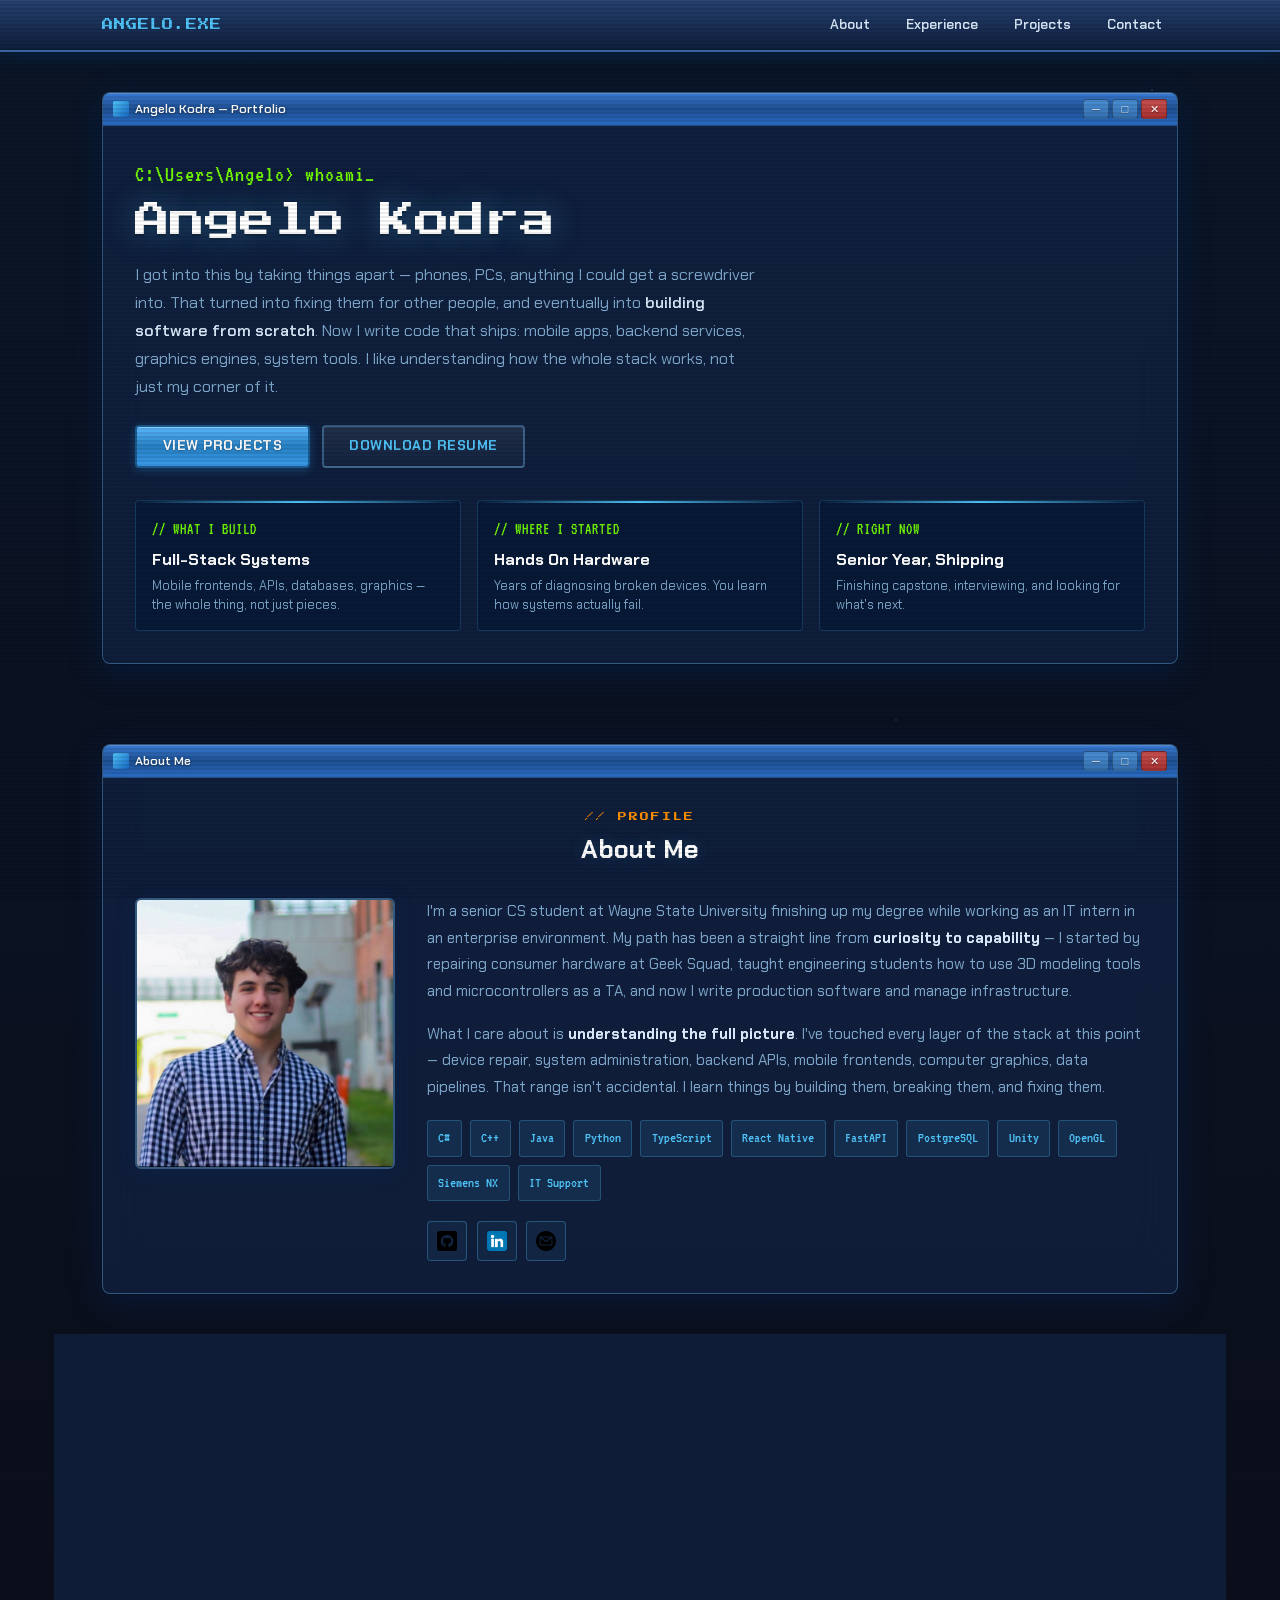
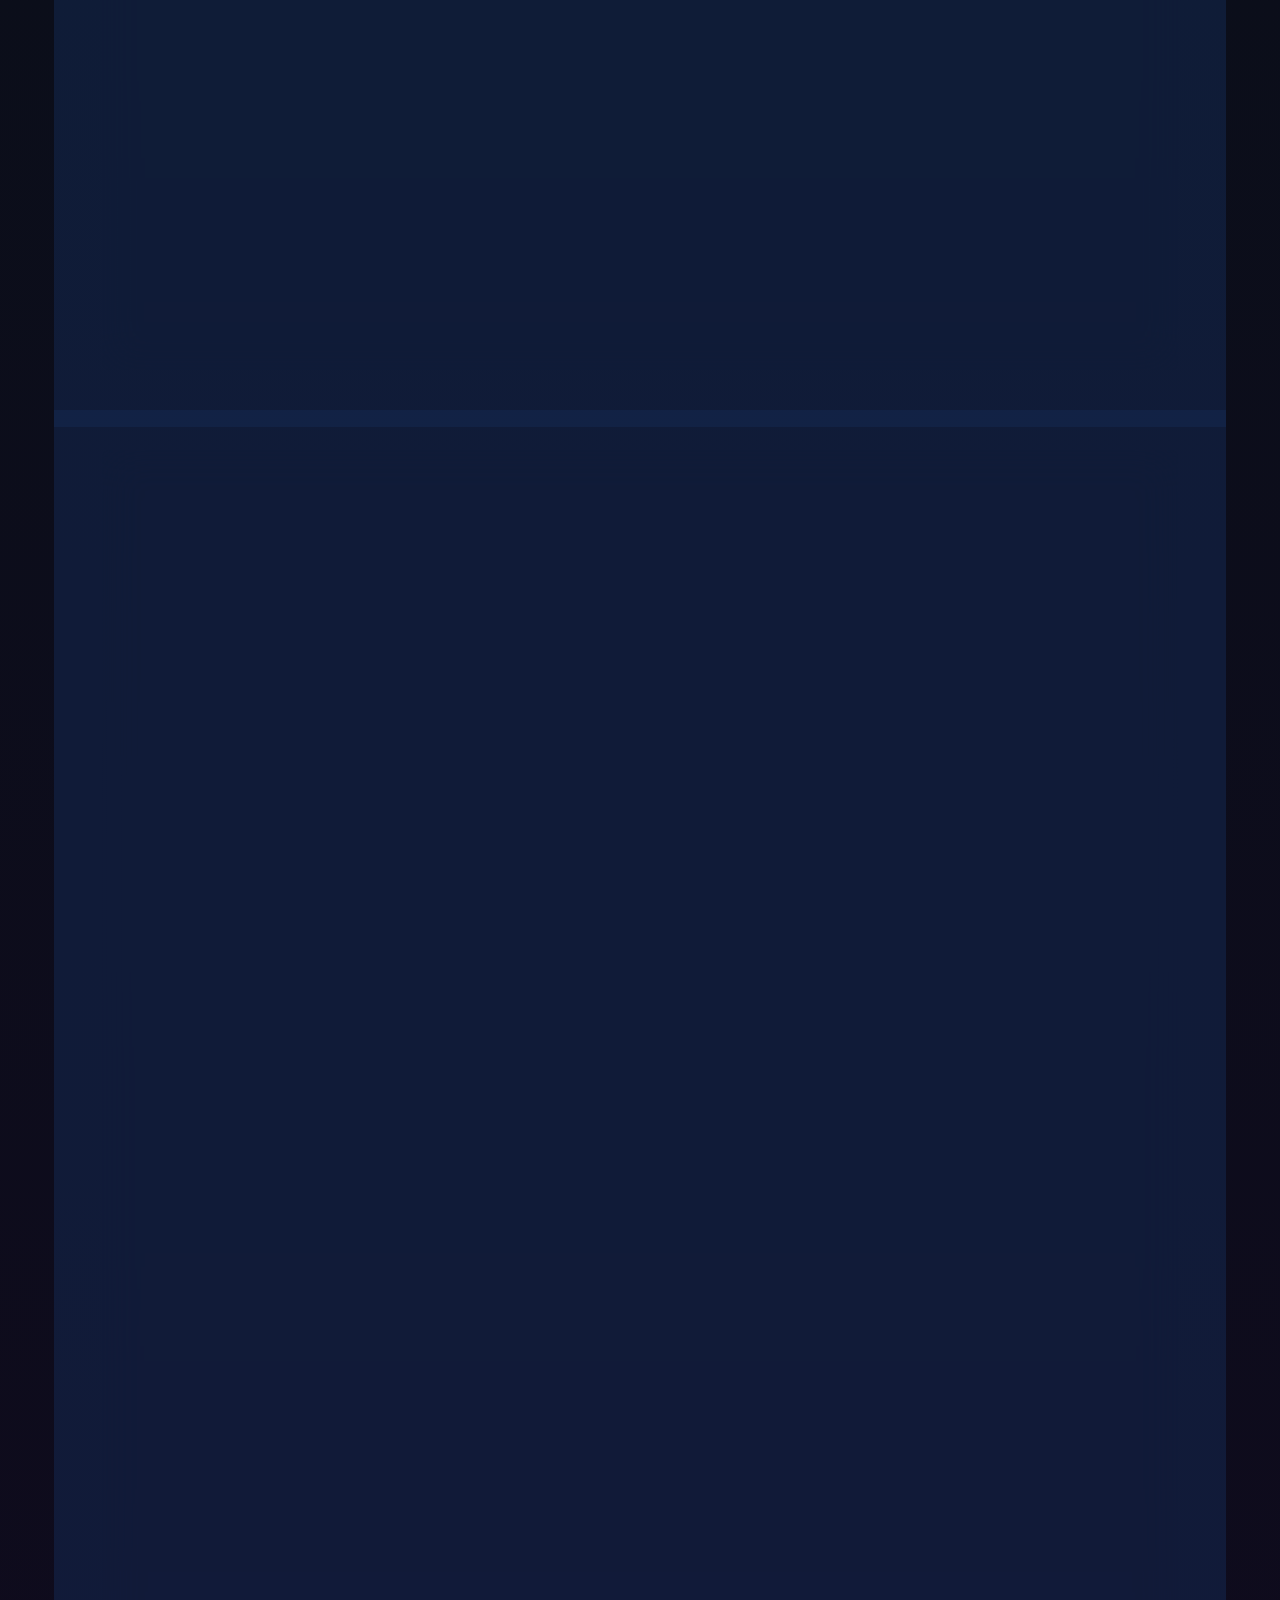
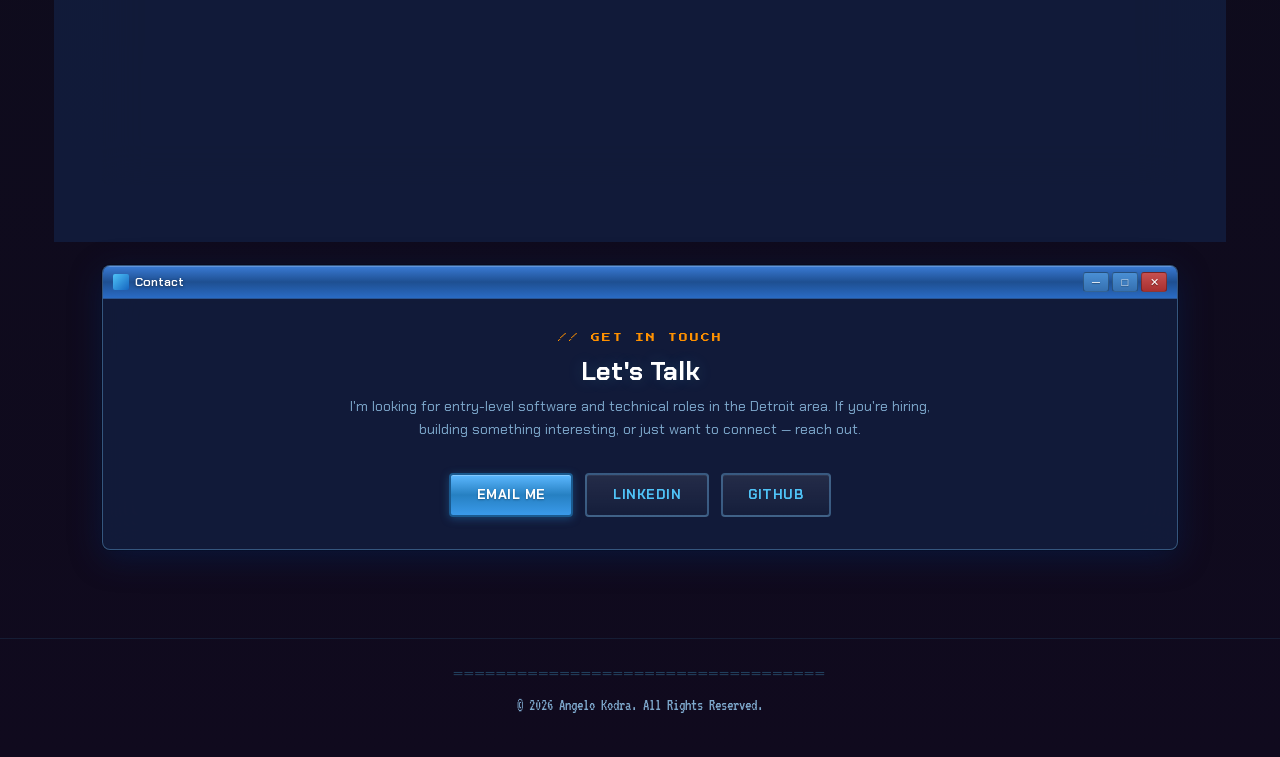
==== index.html @ b6cfd886 "Restyling!" ====
<!DOCTYPE html>
<html lang="en">
<head>
    <meta charset="UTF-8">
    <meta name="viewport" content="width=device-width, initial-scale=1">
    <title>Angelo Kodra | Portfolio</title>
    <link href="https://fonts.googleapis.com/css2?family=Chakra+Petch:wght@400;600;700&family=Press+Start+2P&family=VT323&display=swap" rel="stylesheet">
    <link href="https://cdn.jsdelivr.net/npm/bootstrap@5.3.0/dist/css/bootstrap.min.css" rel="stylesheet">
    <style>
        :root {
            --aero-blue: #4fc3f7;
            --aero-blue-rgb: 79, 195, 247;
            --aero-dark: #1565c0;
            --aero-glass: rgba(20, 40, 80, 0.55);
            --aero-glass-border: rgba(120, 200, 255, 0.35);
            --aero-highlight: rgba(255,255,255,0.12);
            --bg: #0b0e1a;
            --bg-gradient: linear-gradient(180deg, #0a1628 0%, #0b0e1a 40%, #100a1e 100%);
            --text: #d8e8f8;
            --text-dim: #7ea8cc;
            --accent-green: #76ff03;
            --accent-orange: #ff9100;
            --accent-pink: #ff4081;
            --win-title: linear-gradient(180deg, #3a7bd5 0%, #1e4f91 50%, #2a6bc4 100%);
            --win-border: #1a3a6a;
            --pixel-font: 'Press Start 2P', monospace;
            --ui-font: 'Chakra Petch', sans-serif;
            --retro-font: 'VT323', monospace;
        }

        * { box-sizing: border-box; }
        html { scroll-behavior: smooth; }

        body {
            margin: 0;
            padding-top: 52px;
            background: var(--bg);
            background-image: var(--bg-gradient);
            color: var(--text);
            font-family: var(--ui-font);
            min-height: 100vh;
            position: relative;
            overflow-x: hidden;
        }

        /* CRT scanlines overlay */
        body::after {
            content: '';
            position: fixed;
            inset: 0;
            background: repeating-linear-gradient(
                0deg,
                transparent,
                transparent 2px,
                rgba(0,0,0,0.08) 2px,
                rgba(0,0,0,0.08) 4px
            );
            pointer-events: none;
            z-index: 9999;
        }

        /* Starfield dots */
        body::before {
            content: '';
            position: fixed;
            inset: 0;
            background-image:
                radial-gradient(1px 1px at 10% 20%, rgba(255,255,255,0.3) 50%, transparent 100%),
                radial-gradient(1px 1px at 30% 65%, rgba(255,255,255,0.2) 50%, transparent 100%),
                radial-gradient(1.5px 1.5px at 55% 15%, rgba(255,255,255,0.35) 50%, transparent 100%),
                radial-gradient(1px 1px at 70% 80%, rgba(255,255,255,0.15) 50%, transparent 100%),
                radial-gradient(1px 1px at 85% 40%, rgba(255,255,255,0.25) 50%, transparent 100%),
                radial-gradient(1px 1px at 45% 90%, rgba(255,255,255,0.2) 50%, transparent 100%),
                radial-gradient(1.5px 1.5px at 20% 50%, rgba(255,255,255,0.3) 50%, transparent 100%),
                radial-gradient(1px 1px at 90% 10%, rgba(255,255,255,0.2) 50%, transparent 100%);
            pointer-events: none;
            z-index: 0;
        }

        a { text-decoration: none; color: inherit; }
        .container { max-width: 1100px; position: relative; z-index: 1; }

        /* ═══════════════ NAVBAR (Win7 taskbar) ═══════════════ */
        .navbar {
            background: linear-gradient(180deg, rgba(40,70,120,0.92) 0%, rgba(15,30,60,0.95) 100%);
            border-bottom: 2px solid rgba(100,180,255,0.3);
            backdrop-filter: blur(16px);
            -webkit-backdrop-filter: blur(16px);
            box-shadow: 0 2px 20px rgba(0,100,200,0.2), inset 0 1px 0 rgba(255,255,255,0.08);
            padding: 0;
            min-height: 52px;
        }

        .navbar-brand {
            font-family: var(--pixel-font);
            font-size: 0.7rem;
            color: var(--aero-blue) !important;
            letter-spacing: 1px;
            padding: 0.5rem 0;
        }

        .navbar-nav .nav-link {
            color: var(--text) !important;
            font-family: var(--ui-font);
            font-weight: 600;
            font-size: 0.85rem;
            margin-left: 0.25rem;
            padding: 0.65rem 1rem !important;
            border-radius: 4px;
            transition: all 0.2s;
            position: relative;
        }

        .navbar-nav .nav-link:hover,
        .navbar-nav .nav-link.active {
            background: rgba(79,195,247,0.15);
            color: #fff !important;
            box-shadow: inset 0 0 12px rgba(79,195,247,0.1);
        }

        .navbar-toggler { border-color: rgba(79,195,247,0.4) !important; }
        .navbar-toggler-icon { filter: brightness(2); }

        /* ═══════════════ AERO GLASS WINDOW ═══════════════ */
        .aero-window {
            background: var(--aero-glass);
            border: 1.5px solid var(--aero-glass-border);
            border-radius: 8px;
            backdrop-filter: blur(20px);
            -webkit-backdrop-filter: blur(20px);
            box-shadow:
                0 8px 32px rgba(0,40,100,0.4),
                inset 0 1px 0 var(--aero-highlight),
                0 0 0 1px rgba(0,0,0,0.3);
            overflow: hidden;
            margin-bottom: 2rem;
        }

        .aero-titlebar {
            background: var(--win-title);
            padding: 6px 10px;
            display: flex;
            align-items: center;
            justify-content: space-between;
            border-bottom: 1px solid rgba(0,0,0,0.3);
            box-shadow: inset 0 1px 0 rgba(255,255,255,0.2);
            user-select: none;
        }

        .titlebar-text {
            font-family: var(--ui-font);
            font-size: 0.78rem;
            font-weight: 600;
            color: #fff;
            text-shadow: 0 1px 3px rgba(0,0,0,0.5);
            display: flex;
            align-items: center;
            gap: 6px;
        }

        .titlebar-icon {
            width: 16px;
            height: 16px;
            background: linear-gradient(135deg, var(--aero-blue), var(--aero-dark));
            border-radius: 2px;
            flex-shrink: 0;
        }

        .titlebar-buttons {
            display: flex;
            gap: 3px;
        }

        .tb-btn {
            width: 26px;
            height: 20px;
            border-radius: 3px;
            border: 1px solid rgba(0,0,0,0.3);
            display: flex;
            align-items: center;
            justify-content: center;
            font-size: 0.7rem;
            color: #fff;
            text-shadow: 0 1px 1px rgba(0,0,0,0.4);
            cursor: default;
        }

        .tb-min { background: linear-gradient(180deg, #4a8fd4 0%, #3570b0 100%); }
        .tb-max { background: linear-gradient(180deg, #4a8fd4 0%, #3570b0 100%); }
        .tb-close { background: linear-gradient(180deg, #c75050 0%, #a83030 100%); }

        .aero-body {
            padding: 2rem;
        }

        /* ═══════════════ HERO ═══════════════ */
        .hero {
            padding: 2.5rem 0 1.5rem;
        }

        .hero-greeting {
            font-family: var(--retro-font);
            font-size: 1.4rem;
            color: var(--accent-green);
            margin-bottom: 0.25rem;
            letter-spacing: 1px;
        }

        .hero-name {
            font-family: var(--pixel-font);
            font-size: clamp(1.4rem, 4vw, 2.2rem);
            color: #fff;
            margin-bottom: 1rem;
            text-shadow: 0 0 30px rgba(79,195,247,0.4), 0 2px 0 rgba(0,0,0,0.3);
            line-height: 1.4;
        }

        .hero-desc {
            font-size: 1rem;
            color: var(--text-dim);
            line-height: 1.75;
            max-width: 620px;
            margin-bottom: 1.5rem;
        }

        .hero-desc strong {
            color: var(--text);
            font-weight: 600;
        }

        .hero-buttons {
            display: flex;
            gap: 0.75rem;
            flex-wrap: wrap;
            margin-bottom: 2rem;
        }

        /* Buttons — chunky early-2000s feel */
        .btn-retro {
            font-family: var(--ui-font);
            font-weight: 700;
            font-size: 0.85rem;
            padding: 0.6rem 1.6rem;
            border-radius: 4px;
            border: 2px solid;
            cursor: pointer;
            transition: all 0.15s;
            text-transform: uppercase;
            letter-spacing: 0.5px;
            position: relative;
        }

        .btn-retro:active { transform: scale(0.97); }

        .btn-primary-retro {
            background: linear-gradient(180deg, #5cb8ff 0%, #2680c2 50%, #3a9aea 100%);
            border-color: #1a5a8f;
            color: #fff;
            text-shadow: 0 1px 2px rgba(0,0,0,0.3);
            box-shadow: 0 2px 8px rgba(38,128,194,0.4), inset 0 1px 0 rgba(255,255,255,0.25);
        }

        .btn-primary-retro:hover {
            background: linear-gradient(180deg, #6ec5ff 0%, #3090d5 50%, #4aaaff 100%);
            box-shadow: 0 4px 16px rgba(38,128,194,0.5), inset 0 1px 0 rgba(255,255,255,0.3);
            color: #fff;
            transform: translateY(-1px);
        }

        .btn-secondary-retro {
            background: linear-gradient(180deg, rgba(255,255,255,0.08) 0%, rgba(255,255,255,0.02) 100%);
            border-color: var(--aero-glass-border);
            color: var(--aero-blue);
            box-shadow: inset 0 1px 0 rgba(255,255,255,0.06);
        }

        .btn-secondary-retro:hover {
            background: rgba(79,195,247,0.1);
            border-color: var(--aero-blue);
            color: #fff;
            transform: translateY(-1px);
        }

        /* Stats bar */
        .stats-bar {
            display: grid;
            grid-template-columns: repeat(3, 1fr);
            gap: 1rem;
        }

        .stat-box {
            background: rgba(0,20,50,0.5);
            border: 1px solid rgba(79,195,247,0.2);
            border-radius: 4px;
            padding: 1rem;
            position: relative;
            overflow: hidden;
        }

        .stat-box::before {
            content: '';
            position: absolute;
            top: 0;
            left: 0;
            right: 0;
            height: 2px;
            background: linear-gradient(90deg, transparent, var(--aero-blue), transparent);
        }

        .stat-label {
            font-family: var(--retro-font);
            font-size: 1rem;
            color: var(--accent-green);
            text-transform: uppercase;
            letter-spacing: 1px;
            margin-bottom: 0.4rem;
        }

        .stat-val {
            font-family: var(--ui-font);
            font-size: 1rem;
            font-weight: 700;
            color: #fff;
            margin-bottom: 0.25rem;
        }

        .stat-sub {
            font-size: 0.8rem;
            color: var(--text-dim);
            line-height: 1.5;
        }

        /* ═══════════════ SECTIONS ═══════════════ */
        .content-section { padding: 1.5rem 0; }

        .section-kicker {
            font-family: var(--pixel-font);
            font-size: 0.55rem;
            color: var(--accent-orange);
            text-transform: uppercase;
            letter-spacing: 2px;
            margin-bottom: 0.75rem;
        }

        .section-title {
            font-family: var(--ui-font);
            font-size: 1.6rem;
            font-weight: 700;
            color: #fff;
            margin-bottom: 0.5rem;
            text-shadow: 0 0 16px rgba(79,195,247,0.2);
        }

        .section-sub {
            color: var(--text-dim);
            font-size: 0.9rem;
            line-height: 1.6;
            max-width: 600px;
        }

        .section-header {
            text-align: center;
            margin-bottom: 2rem;
        }

        .section-header .section-sub {
            margin: 0 auto;
        }

        /* ═══════════════ ABOUT ═══════════════ */
        .about-grid {
            display: grid;
            grid-template-columns: 260px 1fr;
            gap: 2rem;
            align-items: start;
        }

        .about-photo {
            width: 100%;
            border-radius: 6px;
            border: 2px solid var(--aero-glass-border);
            box-shadow: 0 4px 20px rgba(0,40,100,0.3);
        }

        .about-copy {
            font-size: 0.95rem;
            color: var(--text-dim);
            line-height: 1.75;
        }

        .about-copy strong {
            color: var(--text);
        }

        .skill-chips {
            display: flex;
            flex-wrap: wrap;
            gap: 0.5rem;
            margin: 1.25rem 0;
        }

        .chip {
            font-family: var(--retro-font);
            font-size: 0.95rem;
            background: rgba(79,195,247,0.1);
            color: var(--aero-blue);
            border: 1px solid rgba(79,195,247,0.25);
            padding: 0.25rem 0.65rem;
            border-radius: 3px;
        }

        .social-icons {
            display: flex;
            gap: 0.6rem;
            margin-top: 1.25rem;
        }

        .social-link {
            width: 40px;
            height: 40px;
            display: flex;
            align-items: center;
            justify-content: center;
            border: 1.5px solid rgba(79,195,247,0.3);
            border-radius: 4px;
            background: rgba(79,195,247,0.06);
            transition: all 0.2s;
        }

        .social-link:hover {
            background: rgba(79,195,247,0.15);
            border-color: var(--aero-blue);
            transform: translateY(-2px);
            box-shadow: 0 4px 12px rgba(79,195,247,0.2);
        }

        .social-link img { width: 20px; height: 20px; }

        /* ═══════════════ EXPERIENCE ═══════════════ */
        .exp-card {
            background: rgba(0,20,50,0.4);
            border: 1.5px solid rgba(79,195,247,0.2);
            border-radius: 6px;
            padding: 1.25rem;
            height: 100%;
            transition: all 0.2s;
        }

        .exp-card:hover {
            border-color: rgba(79,195,247,0.5);
            box-shadow: 0 4px 20px rgba(79,195,247,0.1);
        }

        .card-header {
            display: flex;
            gap: 0.75rem;
            margin-bottom: 0.75rem;
            align-items: flex-start;
        }

        .card-icon { width: 44px; height: 44px; flex-shrink: 0; }

        .card-header h4 {
            margin: 0;
            font-size: 0.95rem;
            font-weight: 700;
            color: #fff;
        }

        .card-meta {
            margin: 0.2rem 0 0;
            color: var(--accent-orange);
            font-family: var(--retro-font);
            font-size: 1rem;
        }

        .card-text {
            color: var(--text-dim);
            font-size: 0.88rem;
            line-height: 1.65;
            margin-bottom: 0.75rem;
        }

        .tag-row { display: flex; flex-wrap: wrap; gap: 0.5rem; margin-bottom: 1rem; }

        .tag {
            font-family: var(--retro-font);
            font-size: 0.9rem;
            background: rgba(118,255,3,0.08);
            color: var(--accent-green);
            border: 1px solid rgba(118,255,3,0.2);
            padding: 0.15rem 0.55rem;
            border-radius: 2px;
            letter-spacing: 0.5px;
        }

        /* ═══════════════ PROJECTS ═══════════════ */
        .project-card {
            background: rgba(0,20,50,0.4);
            border: 1.5px solid rgba(79,195,247,0.2);
            border-radius: 6px;
            padding: 1.25rem;
            transition: all 0.2s;
        }

        .project-card:hover {
            border-color: rgba(79,195,247,0.5);
            box-shadow: 0 4px 20px rgba(79,195,247,0.1);
        }

        .project-card.featured {
            border-color: rgba(79,195,247,0.45);
            background: rgba(10,30,70,0.5);
            box-shadow: 0 0 24px rgba(79,195,247,0.08);
        }

        .featured-badge {
            display: inline-block;
            font-family: var(--pixel-font);
            font-size: 0.5rem;
            background: rgba(255,145,0,0.15);
            color: var(--accent-orange);
            border: 1px solid rgba(255,145,0,0.3);
            padding: 0.35rem 0.7rem;
            border-radius: 3px;
            letter-spacing: 1px;
            text-transform: uppercase;
            margin-bottom: 0.75rem;
        }

        .project-header {
            display: flex;
            gap: 0.75rem;
            margin-bottom: 1rem;
            align-items: flex-start;
        }

        .project-icon { width: 48px; height: 48px; flex-shrink: 0; }

        .project-header h3 {
            margin: 0;
            font-size: 1.1rem;
            font-weight: 700;
            color: var(--aero-blue);
        }

        .project-meta {
            margin: 0.2rem 0 0;
            color: var(--text-dim);
            font-size: 0.8rem;
        }

        .project-description {
            color: var(--text-dim);
            font-size: 0.88rem;
            line-height: 1.65;
            margin-bottom: 1rem;
        }

        .project-highlights {
            display: grid;
            grid-template-columns: repeat(3, 1fr);
            gap: 0.75rem;
            margin: 1rem 0;
        }

        .highlight-box {
            background: rgba(0,20,50,0.5);
            border: 1px solid rgba(79,195,247,0.15);
            border-radius: 4px;
            padding: 0.75rem;
        }

        .highlight-label {
            font-family: var(--retro-font);
            font-size: 0.85rem;
            color: var(--accent-green);
            text-transform: uppercase;
            letter-spacing: 1px;
            margin-bottom: 0.3rem;
        }

        .highlight-value {
            font-size: 0.9rem;
            font-weight: 700;
            color: #fff;
            margin-bottom: 0.2rem;
        }

        .highlight-copy {
            font-size: 0.75rem;
            color: var(--text-dim);
            line-height: 1.4;
        }

        .project-actions { display: flex; gap: 0.6rem; flex-wrap: wrap; }

        /* ═══════════════ CONTACT / CTA ═══════════════ */
        .cta-content { text-align: center; }

        .cta-buttons {
            display: flex;
            justify-content: center;
            gap: 0.75rem;
            flex-wrap: wrap;
            margin-top: 1.5rem;
        }

        /* ═══════════════ FOOTER ═══════════════ */
        .site-footer {
            padding: 1.5rem 0;
            text-align: center;
            font-family: var(--retro-font);
            font-size: 1rem;
            color: var(--text-dim);
            border-top: 1px solid rgba(79,195,247,0.1);
            margin-top: 2rem;
        }

        .footer-ascii {
            font-family: var(--retro-font);
            font-size: 0.9rem;
            color: rgba(79,195,247,0.3);
            margin-bottom: 0.5rem;
            letter-spacing: 2px;
        }

        /* ═══════════════ BLINKER ═══════════════ */
        .blink {
            animation: blink-anim 1s step-end infinite;
        }

        @keyframes blink-anim {
            0%, 100% { opacity: 1; }
            50% { opacity: 0; }
        }

        /* ═══════════════ GLOW PULSE on featured ═══════════════ */
        @keyframes glow-pulse {
            0%, 100% { box-shadow: 0 0 20px rgba(79,195,247,0.08); }
            50% { box-shadow: 0 0 30px rgba(79,195,247,0.18); }
        }

        .project-card.featured { animation: glow-pulse 4s ease-in-out infinite; }

        /* ═══════════════ RESPONSIVE ═══════════════ */
        @media (max-width: 991px) {
            .about-grid { grid-template-columns: 1fr; text-align: center; }
            .about-photo-wrap { margin: 0 auto; max-width: 220px; }
            .social-icons { justify-content: center; }
            .stats-bar { grid-template-columns: 1fr; }
            .project-highlights { grid-template-columns: 1fr; }
            .skill-chips { justify-content: center; }
        }

        @media (max-width: 768px) {
            body { padding-top: 52px; }
            .aero-body { padding: 1.25rem; }
            .hero-name { font-size: 1.3rem; }
            .hero-buttons, .cta-buttons { flex-direction: column; gap: 0.5rem; }
            .btn-retro { width: 100%; text-align: center; }
            .project-header { flex-direction: column; }
            .project-highlights { grid-template-columns: 1fr; }
        }
    </style>
</head>

<body data-bs-spy="scroll" data-bs-target=".navbar" data-bs-offset="100" tabindex="0">

    <!-- NAVBAR — styled as Win7 taskbar -->
    <nav class="navbar navbar-expand-lg navbar-dark fixed-top">
        <div class="container">
            <a class="navbar-brand" href="#home">ANGELO.EXE</a>
            <button class="navbar-toggler" type="button" data-bs-toggle="collapse" data-bs-target="#navbarNav"
                aria-controls="navbarNav" aria-expanded="false" aria-label="Toggle navigation">
                <span class="navbar-toggler-icon"></span>
            </button>
            <div class="collapse navbar-collapse justify-content-end" id="navbarNav">
                <ul class="navbar-nav align-items-lg-center">
                    <li class="nav-item"><a class="nav-link" href="#about">About</a></li>
                    <li class="nav-item"><a class="nav-link" href="#experience">Experience</a></li>
                    <li class="nav-item"><a class="nav-link" href="#projects">Projects</a></li>
                    <li class="nav-item"><a class="nav-link" href="#contact">Contact</a></li>
                </ul>
            </div>
        </div>
    </nav>

    <!-- ═══════════════ HERO ═══════════════ -->
    <section class="hero" id="home">
        <div class="container">
            <div class="aero-window">
                <div class="aero-titlebar">
                    <span class="titlebar-text">
                        <span class="titlebar-icon"></span>
                        Angelo Kodra — Portfolio
                    </span>
                    <div class="titlebar-buttons">
                        <span class="tb-btn tb-min">─</span>
                        <span class="tb-btn tb-max">□</span>
                        <span class="tb-btn tb-close">✕</span>
                    </div>
                </div>
                <div class="aero-body">
                    <div class="hero-greeting">C:\Users\Angelo&gt; whoami<span class="blink">_</span></div>
                    <h1 class="hero-name">Angelo Kodra</h1>
                    <p class="hero-desc">
                        I got into this by taking things apart — phones, PCs, anything I could get a screwdriver into.
                        That turned into fixing them for other people, and eventually into <strong>building software from scratch</strong>.
                        Now I write code that ships: mobile apps, backend services, graphics engines, system tools.
                        I like understanding how the whole stack works, not just my corner of it.
                    </p>

                    <div class="hero-buttons">
                        <a href="#projects" class="btn-retro btn-primary-retro">View Projects</a>
                        <a href="AngeloKodra.docx" download class="btn-retro btn-secondary-retro">Download Resume</a>
                    </div>

                    <div class="stats-bar">
                        <div class="stat-box">
                            <div class="stat-label">// What I Build</div>
                            <div class="stat-val">Full-Stack Systems</div>
                            <div class="stat-sub">Mobile frontends, APIs, databases, graphics — the whole thing, not just pieces.</div>
                        </div>
                        <div class="stat-box">
                            <div class="stat-label">// Where I Started</div>
                            <div class="stat-val">Hands On Hardware</div>
                            <div class="stat-sub">Years of diagnosing broken devices. You learn how systems actually fail.</div>
                        </div>
                        <div class="stat-box">
                            <div class="stat-label">// Right Now</div>
                            <div class="stat-val">Senior Year, Shipping</div>
                            <div class="stat-sub">Finishing capstone, interviewing, and looking for what's next.</div>
                        </div>
                    </div>
                </div>
            </div>
        </div>
    </section>

    <!-- ═══════════════ ABOUT ═══════════════ -->
    <section id="about" class="content-section">
        <div class="container">
            <div class="aero-window">
                <div class="aero-titlebar">
                    <span class="titlebar-text"><span class="titlebar-icon"></span>About Me</span>
                    <div class="titlebar-buttons">
                        <span class="tb-btn tb-min">─</span>
                        <span class="tb-btn tb-max">□</span>
                        <span class="tb-btn tb-close">✕</span>
                    </div>
                </div>
                <div class="aero-body">
                    <div class="section-header">
                        <div class="section-kicker">// Profile</div>
                        <h2 class="section-title">About Me</h2>
                    </div>

                    <div class="about-grid">
                        <div class="about-photo-wrap">
                            <img src="ak-face.jpeg" alt="Angelo Kodra" class="about-photo">
                        </div>
                        <div class="about-copy">
                            <p>
                                I'm a senior CS student at Wayne State University finishing up my degree while working
                                as an IT intern in an enterprise environment. My path has been a straight line from
                                <strong>curiosity to capability</strong> — I started by repairing consumer hardware at Geek Squad,
                                taught engineering students how to use 3D modeling tools and microcontrollers as a TA,
                                and now I write production software and manage infrastructure.
                            </p>
                            <p>
                                What I care about is <strong>understanding the full picture</strong>. I've touched every layer
                                of the stack at this point — device repair, system administration, backend APIs,
                                mobile frontends, computer graphics, data pipelines. That range isn't accidental.
                                I learn things by building them, breaking them, and fixing them.
                            </p>

                            <div class="skill-chips">
                                <span class="chip">C#</span>
                                <span class="chip">C++</span>
                                <span class="chip">Java</span>
                                <span class="chip">Python</span>
                                <span class="chip">TypeScript</span>
                                <span class="chip">React Native</span>
                                <span class="chip">FastAPI</span>
                                <span class="chip">PostgreSQL</span>
                                <span class="chip">Unity</span>
                                <span class="chip">OpenGL</span>
                                <span class="chip">Siemens NX</span>
                                <span class="chip">IT Support</span>
                            </div>

                            <div class="social-icons">
                                <a class="social-link" href="https://github.com/anxhk7" target="_blank" rel="noopener noreferrer">
                                    <img src="icons/github.png" alt="GitHub">
                                </a>
                                <a class="social-link" href="https://www.linkedin.com/in/angelo-kodra-aa08a821b" target="_blank" rel="noopener noreferrer">
                                    <img src="icons/linkedin.png" alt="LinkedIn">
                                </a>
                                <a class="social-link" href="mailto:angkodra@gmail.com">
                                    <img src="icons/email.png" alt="Email">
                                </a>
                            </div>
                        </div>
                    </div>
                </div>
            </div>
        </div>
    </section>

    <!-- ═══════════════ EXPERIENCE ═══════════════ -->
    <section id="experience" class="content-section">
        <div class="container">
            <div class="aero-window">
                <div class="aero-titlebar">
                    <span class="titlebar-text"><span class="titlebar-icon"></span>Experience</span>
                    <div class="titlebar-buttons">
                        <span class="tb-btn tb-min">─</span>
                        <span class="tb-btn tb-max">□</span>
                        <span class="tb-btn tb-close">✕</span>
                    </div>
                </div>
                <div class="aero-body">
                    <div class="section-header">
                        <div class="section-kicker">// Work History</div>
                        <h2 class="section-title">Where I've Worked</h2>
                        <p class="section-sub">Enterprise IT, consumer hardware repair, and engineering education — every role taught me how real systems break and how to fix them.</p>
                    </div>

                    <div class="row g-4">
                        <div class="col-lg-4 col-md-6">
                            <div class="exp-card">
                                <div class="card-header">
                                    <img src="icons/geeksquad.png" alt="Geek Squad" class="card-icon">
                                    <div>
                                        <h4>Advanced Repair Agent</h4>
                                        <p class="card-meta">Geek Squad · Oct 2022 – Present</p>
                                    </div>
                                </div>
                                <p class="card-text">
                                    Diagnose and repair Windows, Mac, Android, and iOS devices end-to-end.
                                    Hardware swaps, OS-level troubleshooting, data recovery, custom builds.
                                    I also train new agents and handle client communication on service options and pricing.
                                </p>
                                <div class="tag-row">
                                    <span class="tag">Hardware Repair</span>
                                    <span class="tag">Troubleshooting</span>
                                    <span class="tag">Client Support</span>
                                </div>
                            </div>
                        </div>

                        <div class="col-lg-4 col-md-6">
                            <div class="exp-card">
                                <div class="card-header">
                                    <img src="icons/teaching.png" alt="Teaching" class="card-icon">
                                    <div>
                                        <h4>Teaching Assistant</h4>
                                        <p class="card-meta">Wayne State · Aug 2023 – Aug 2024</p>
                                    </div>
                                </div>
                                <p class="card-text">
                                    Ran labs for intro engineering students covering Siemens NX 3D modeling,
                                    Arduino circuits, and basic programming. Helped debug projects, managed
                                    3D printing workflows, and guided students through technical problems
                                    they'd never seen before.
                                </p>
                                <div class="tag-row">
                                    <span class="tag">Siemens NX</span>
                                    <span class="tag">Arduino</span>
                                    <span class="tag">3D Printing</span>
                                </div>
                            </div>
                        </div>

                        <div class="col-lg-4 col-md-6">
                            <div class="exp-card">
                                <div class="card-header">
                                    <img src="icons/owlservices.png" alt="OWL Services" class="card-icon">
                                    <div>
                                        <h4>IT Intern</h4>
                                        <p class="card-meta">OWL Services · Aug 2025 – Present</p>
                                    </div>
                                </div>
                                <p class="card-text">
                                    Tier 1/2 support across hundreds of endpoints in an enterprise environment.
                                    System imaging, Active Directory administration, Microsoft 365 troubleshooting,
                                    remote support, documentation, and process improvement alongside senior IT staff.
                                </p>
                                <div class="tag-row">
                                    <span class="tag">Microsoft 365</span>
                                    <span class="tag">Active Directory</span>
                                    <span class="tag">Endpoint Support</span>
                                </div>
                            </div>
                        </div>
                    </div>
                </div>
            </div>
        </div>
    </section>

    <!-- ═══════════════ PROJECTS ═══════════════ -->
    <section id="projects" class="content-section">
        <div class="container">
            <div class="aero-window">
                <div class="aero-titlebar">
                    <span class="titlebar-text"><span class="titlebar-icon"></span>Projects</span>
                    <div class="titlebar-buttons">
                        <span class="tb-btn tb-min">─</span>
                        <span class="tb-btn tb-max">□</span>
                        <span class="tb-btn tb-close">✕</span>
                    </div>
                </div>
                <div class="aero-body">
                    <div class="section-header">
                        <div class="section-kicker">// Selected Work</div>
                        <h2 class="section-title">Projects</h2>
                        <p class="section-sub">Software I've actually built, shipped, or presented — not just tutorials.</p>
                    </div>

                    <div class="row g-4">
                        <!-- SpeechMatch -->
                        <div class="col-12">
                            <div class="project-card featured">
                                <div class="featured-badge">★ Capstone</div>
                                <div class="project-header">
                                    <img src="icons/speechmatch.png" alt="SpeechMatch" class="project-icon">
                                    <div>
                                        <h3>SpeechMatch</h3>
                                        <p class="project-meta">Senior Capstone — Speech Pronunciation Assessment App</p>
                                    </div>
                                </div>

                                <p class="project-description">
                                    A mobile app that listens to you read a passage and tells you exactly where your pronunciation breaks down — wrong sounds, skipped words, timing issues. I own the mispronunciation detection system: a custom phoneme comparison engine built on top of Azure's speech APIs that catches errors Azure alone misses, including cross-dialect and cross-language edge cases. Also built the two-pass rescue system that recovers words the recognizer drops.
                                </p>

                                <div class="project-highlights">
                                    <div class="highlight-box">
                                        <div class="highlight-label">// Role</div>
                                        <div class="highlight-value">Mispronunciation Lead</div>
                                        <div class="highlight-copy">Detection engine, phoneme logic, two-pass ASR rescue, frontend screens.</div>
                                    </div>
                                    <div class="highlight-box">
                                        <div class="highlight-label">// Stack</div>
                                        <div class="highlight-value">React Native + FastAPI</div>
                                        <div class="highlight-copy">TypeScript frontend, Python backend, PostgreSQL, Azure Speech APIs.</div>
                                    </div>
                                    <div class="highlight-box">
                                        <div class="highlight-label">// Status</div>
                                        <div class="highlight-value">In Active Development</div>
                                        <div class="highlight-copy">Shipping updates weekly. Capstone presentation ahead.</div>
                                    </div>
                                </div>

                                <div class="tag-row">
                                    <span class="tag">React Native</span>
                                    <span class="tag">Expo</span>
                                    <span class="tag">TypeScript</span>
                                    <span class="tag">FastAPI</span>
                                    <span class="tag">PostgreSQL</span>
                                    <span class="tag">Azure Speech</span>
                                </div>
                            </div>
                        </div>

                        <!-- OpenGL -->
                        <div class="col-lg-6">
                            <div class="project-card">
                                <div class="featured-badge">Graphics</div>
                                <div class="project-header">
                                    <img src="icons/opengl.png" alt="OpenGL" class="project-icon">
                                    <div>
                                        <h3>Interactive 3D Scene</h3>
                                        <p class="project-meta">Computer Graphics — Real-Time Rendering</p>
                                    </div>
                                </div>

                                <p class="project-description">
                                    A real-time 3D environment in C++ with OpenGL. Loads OBJ models, computes normals,
                                    maps textures, and handles lighting and material properties. Full camera and object
                                    controls — move, rotate, scale, all in real time.
                                </p>

                                <div class="tag-row">
                                    <span class="tag">C++</span>
                                    <span class="tag">OpenGL</span>
                                    <span class="tag">GLUT</span>
                                    <span class="tag">Texture Mapping</span>
                                    <span class="tag">Lighting</span>
                                </div>

                                <div class="project-actions">
                                    <a href="Assignment3_AK.exe" download class="btn-retro btn-primary-retro">Download Demo</a>
                                    <a href="Assignment3_AK.cpp" download class="btn-retro btn-secondary-retro">View Source</a>
                                </div>
                            </div>
                        </div>

                        <!-- Amazing Racer -->
                        <div class="col-lg-6">
                            <div class="project-card">
                                <div class="project-header">
                                    <img src="icons/unity.png" alt="Unity" class="project-icon">
                                    <div>
                                        <h3>Amazing Racer</h3>
                                        <p class="project-meta">Unity — First-Person Racing Prototype</p>
                                    </div>
                                </div>

                                <p class="project-description">
                                    A foggy first-person race through handmade terrain. Multiple finish zones,
                                    checkpoint-based respawns, hazard resets, and custom scripts managing the
                                    full race loop. Built for a game programming course — focused on feel and tension,
                                    not just mechanics.
                                </p>

                                <div class="tag-row">
                                    <span class="tag">Unity</span>
                                    <span class="tag">C#</span>
                                    <span class="tag">Game Design</span>
                                    <span class="tag">Terrain Tools</span>
                                </div>

                                <a href="Assignment 3 CSC 5430 Angelo Kodra.docx" download class="btn-retro btn-secondary-retro">Download Report</a>
                            </div>
                        </div>

                        <!-- Digital Windex -->
                        <div class="col-lg-6">
                            <div class="project-card">
                                <div class="project-header">
                                    <img src="icons/windows.png" alt="Digital Windex" class="project-icon">
                                    <div>
                                        <h3>Digital Windex</h3>
                                        <p class="project-meta">Windows Maintenance Utility</p>
                                    </div>
                                </div>

                                <p class="project-description">
                                    A desktop tool that helps non-technical users run diagnostics, repairs, and
                                    optimizations on Windows without needing to know what they're doing. I pitched the
                                    concept, it was selected from a pool of student proposals, and I helped build it
                                    with a team using Agile/Scrum.
                                </p>

                                <div class="tag-row">
                                    <span class="tag">C#</span>
                                    <span class="tag">.NET</span>
                                    <span class="tag">WPF</span>
                                    <span class="tag">Agile</span>
                                    <span class="tag">Scrum</span>
                                </div>

                                <a href="https://github.com/WSU-4110/Digital-Windex" target="_blank" rel="noopener noreferrer" class="btn-retro btn-primary-retro">View on GitHub</a>
                            </div>
                        </div>

                        <!-- Movie Attendance -->
                        <div class="col-lg-6">
                            <div class="project-card">
                                <div class="project-header">
                                    <img src="icons/data.png" alt="Data Analysis" class="project-icon">
                                    <div>
                                        <h3>Movie Attendance Prediction</h3>
                                        <p class="project-meta">Data Science — Predictive Modeling</p>
                                    </div>
                                </div>

                                <p class="project-description">
                                    Analyzed movie-going behavior from survey and secondary data to predict attendance patterns.
                                    Built decision trees, logistic regression models, and a neural network. Found that demographics
                                    and genre preferences were stronger predictors than I expected — wrote it all up in a full research paper.
                                </p>

                                <div class="tag-row">
                                    <span class="tag">Python</span>
                                    <span class="tag">Pandas</span>
                                    <span class="tag">scikit-learn</span>
                                    <span class="tag">TensorFlow</span>
                                </div>

                                <a href="BE2100_G08_FinalPaper.pdf" download class="btn-retro btn-secondary-retro">Download Report</a>
                            </div>
                        </div>
                    </div>
                </div>
            </div>
        </div>
    </section>

    <!-- ═══════════════ CONTACT ═══════════════ -->
    <section id="contact" class="content-section">
        <div class="container">
            <div class="aero-window">
                <div class="aero-titlebar">
                    <span class="titlebar-text"><span class="titlebar-icon"></span>Contact</span>
                    <div class="titlebar-buttons">
                        <span class="tb-btn tb-min">─</span>
                        <span class="tb-btn tb-max">□</span>
                        <span class="tb-btn tb-close">✕</span>
                    </div>
                </div>
                <div class="aero-body cta-content">
                    <div class="section-header">
                        <div class="section-kicker">// Get In Touch</div>
                        <h2 class="section-title">Let's Talk</h2>
                        <p class="section-sub">I'm looking for entry-level software and technical roles in the Detroit area. If you're hiring, building something interesting, or just want to connect — reach out.</p>
                    </div>

                    <div class="cta-buttons">
                        <a href="mailto:angkodra@gmail.com" class="btn-retro btn-primary-retro">Email Me</a>
                        <a href="https://www.linkedin.com/in/angelo-kodra-aa08a821b" target="_blank" rel="noopener noreferrer" class="btn-retro btn-secondary-retro">LinkedIn</a>
                        <a href="https://github.com/anxhk7" target="_blank" rel="noopener noreferrer" class="btn-retro btn-secondary-retro">GitHub</a>
                    </div>
                </div>
            </div>
        </div>
    </section>

    <!-- FOOTER -->
    <footer class="site-footer">
        <div class="container">
            <div class="footer-ascii">═══════════════════════════════════</div>
            <p>&copy; 2026 Angelo Kodra. All Rights Reserved.</p>
        </div>
    </footer>

    <script src="https://cdn.jsdelivr.net/npm/bootstrap@5.3.0/dist/js/bootstrap.bundle.min.js"></script>
    <script>
        document.addEventListener("DOMContentLoaded", function () {
            const navCollapse = document.getElementById("navbarNav");
            const navLinks = document.querySelectorAll(".navbar-nav .nav-link");
            navLinks.forEach(link => {
                link.addEventListener("click", () => {
                    if (navCollapse.classList.contains("show")) {
                        new bootstrap.Collapse(navCollapse).hide();
                    }
                });
            });
        });
    </script>
</body>
</html>
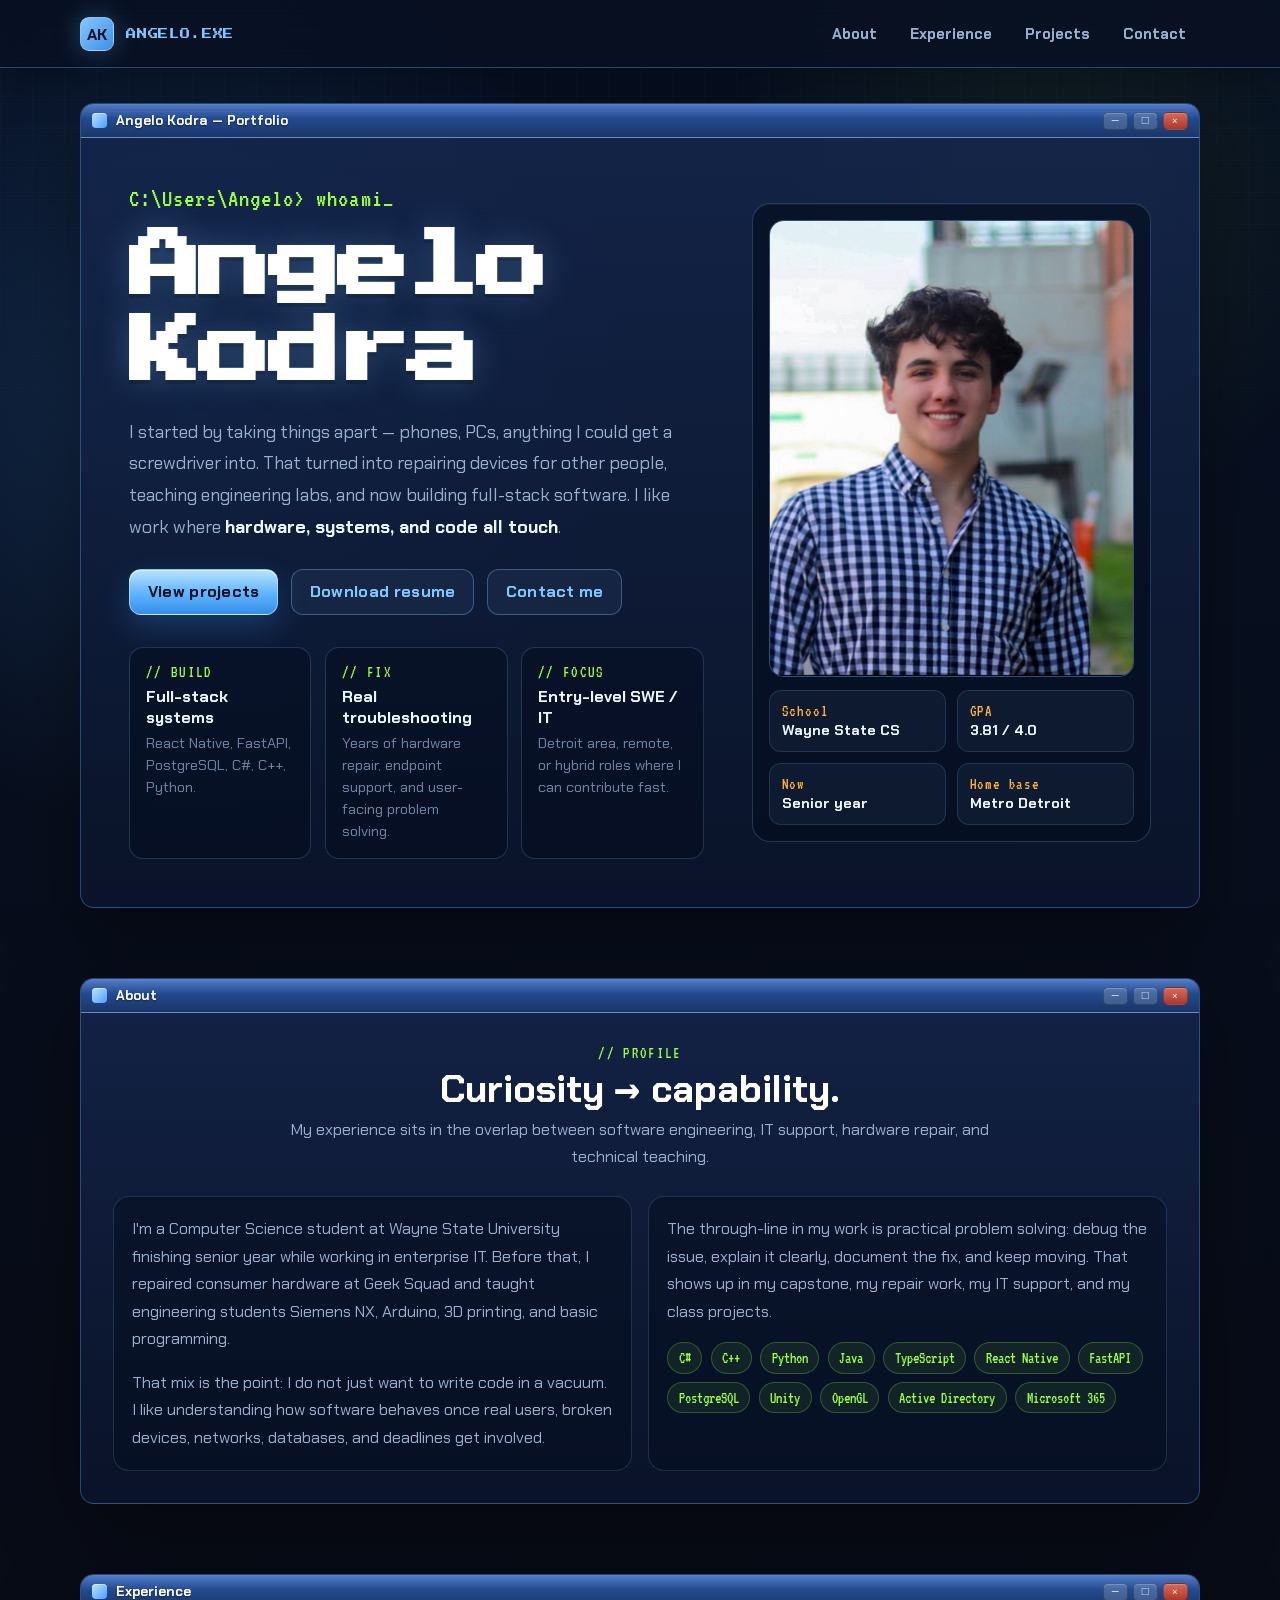
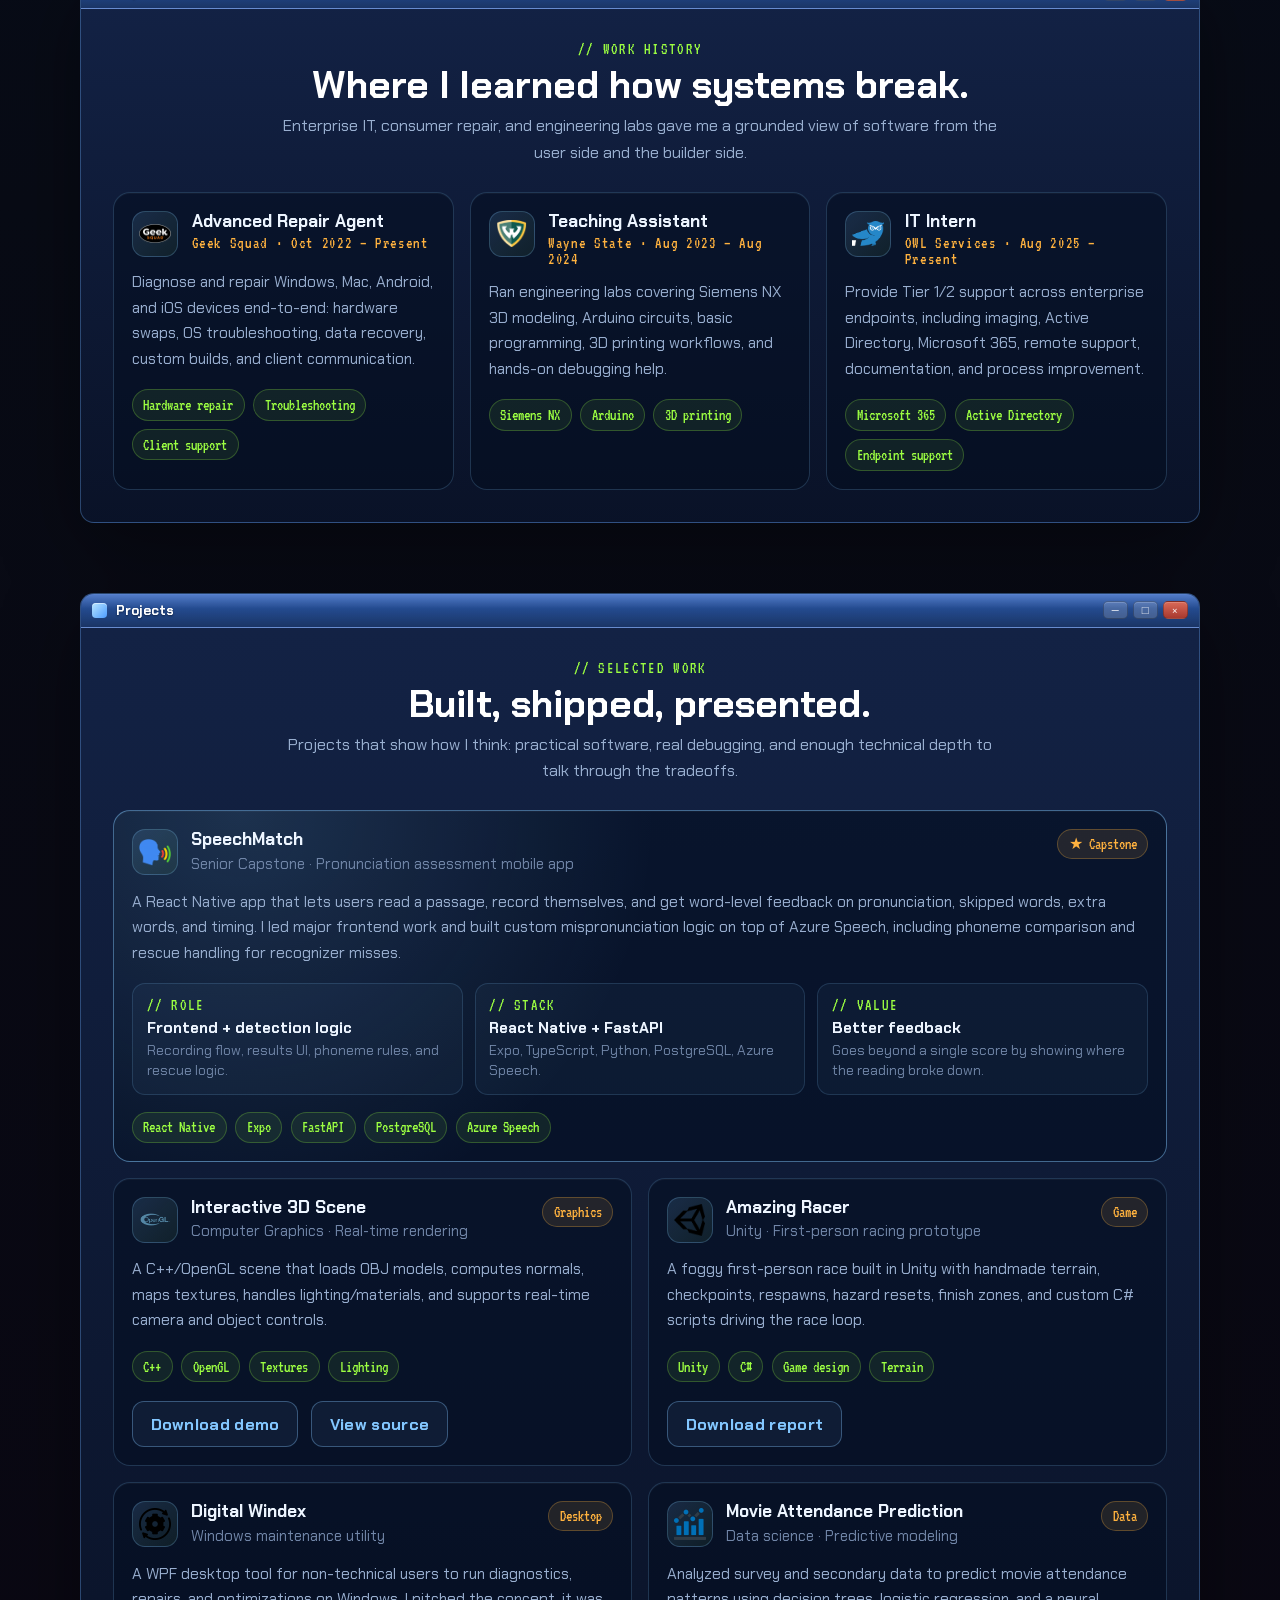
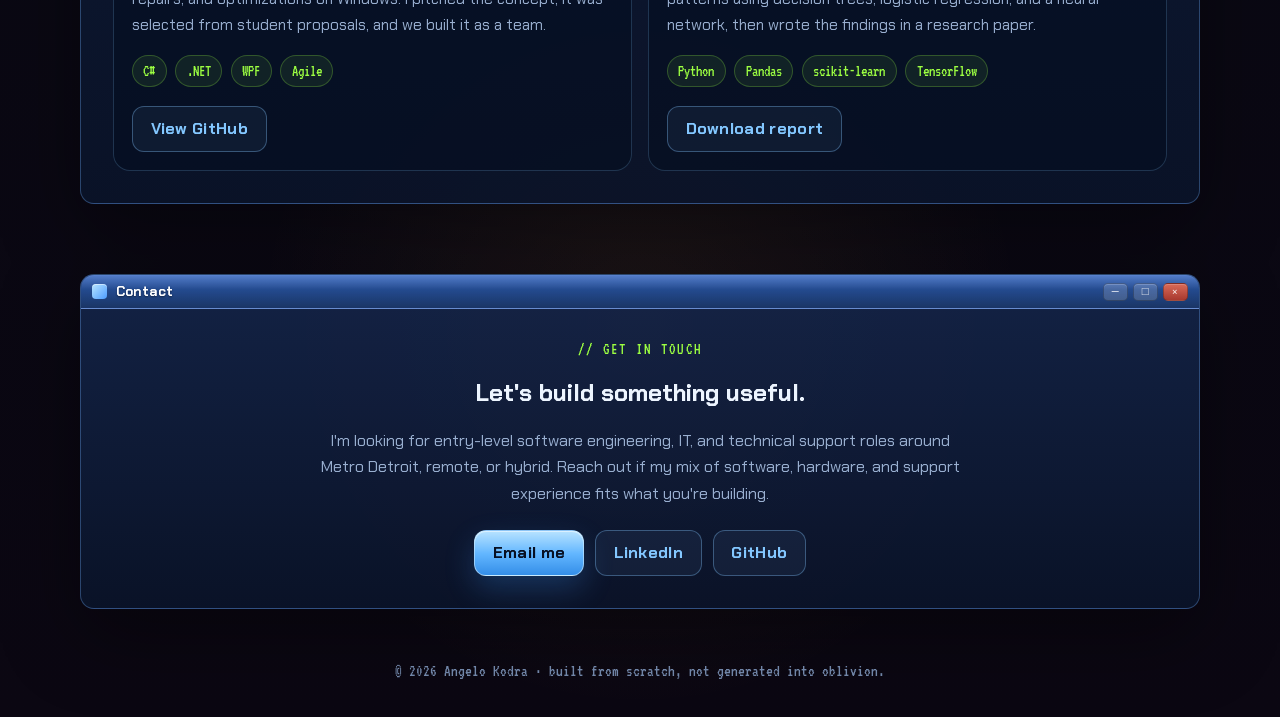
==== commit c0b2074c: "Refactors" ====
--- a/index.html
+++ b/index.html
@@ -1,1145 +1,1021 @@
 <!DOCTYPE html>
 <html lang="en">
 <head>
-    <meta charset="UTF-8">
-    <meta name="viewport" content="width=device-width, initial-scale=1">
-    <title>Angelo Kodra | Portfolio</title>
-    <link href="https://fonts.googleapis.com/css2?family=Chakra+Petch:wght@400;600;700&family=Press+Start+2P&family=VT323&display=swap" rel="stylesheet">
-    <link href="https://cdn.jsdelivr.net/npm/bootstrap@5.3.0/dist/css/bootstrap.min.css" rel="stylesheet">
-    <style>
-        :root {
-            --aero-blue: #4fc3f7;
-            --aero-blue-rgb: 79, 195, 247;
-            --aero-dark: #1565c0;
-            --aero-glass: rgba(20, 40, 80, 0.55);
-            --aero-glass-border: rgba(120, 200, 255, 0.35);
-            --aero-highlight: rgba(255,255,255,0.12);
-            --bg: #0b0e1a;
-            --bg-gradient: linear-gradient(180deg, #0a1628 0%, #0b0e1a 40%, #100a1e 100%);
-            --text: #d8e8f8;
-            --text-dim: #7ea8cc;
-            --accent-green: #76ff03;
-            --accent-orange: #ff9100;
-            --accent-pink: #ff4081;
-            --win-title: linear-gradient(180deg, #3a7bd5 0%, #1e4f91 50%, #2a6bc4 100%);
-            --win-border: #1a3a6a;
-            --pixel-font: 'Press Start 2P', monospace;
-            --ui-font: 'Chakra Petch', sans-serif;
-            --retro-font: 'VT323', monospace;
-        }
-
-        * { box-sizing: border-box; }
-        html { scroll-behavior: smooth; }
-
-        body {
-            margin: 0;
-            padding-top: 52px;
-            background: var(--bg);
-            background-image: var(--bg-gradient);
-            color: var(--text);
-            font-family: var(--ui-font);
-            min-height: 100vh;
-            position: relative;
-            overflow-x: hidden;
-        }
-
-        /* CRT scanlines overlay */
-        body::after {
-            content: '';
-            position: fixed;
-            inset: 0;
-            background: repeating-linear-gradient(
-                0deg,
-                transparent,
-                transparent 2px,
-                rgba(0,0,0,0.08) 2px,
-                rgba(0,0,0,0.08) 4px
-            );
-            pointer-events: none;
-            z-index: 9999;
-        }
-
-        /* Starfield dots */
-        body::before {
-            content: '';
-            position: fixed;
-            inset: 0;
-            background-image:
-                radial-gradient(1px 1px at 10% 20%, rgba(255,255,255,0.3) 50%, transparent 100%),
-                radial-gradient(1px 1px at 30% 65%, rgba(255,255,255,0.2) 50%, transparent 100%),
-                radial-gradient(1.5px 1.5px at 55% 15%, rgba(255,255,255,0.35) 50%, transparent 100%),
-                radial-gradient(1px 1px at 70% 80%, rgba(255,255,255,0.15) 50%, transparent 100%),
-                radial-gradient(1px 1px at 85% 40%, rgba(255,255,255,0.25) 50%, transparent 100%),
-                radial-gradient(1px 1px at 45% 90%, rgba(255,255,255,0.2) 50%, transparent 100%),
-                radial-gradient(1.5px 1.5px at 20% 50%, rgba(255,255,255,0.3) 50%, transparent 100%),
-                radial-gradient(1px 1px at 90% 10%, rgba(255,255,255,0.2) 50%, transparent 100%);
-            pointer-events: none;
-            z-index: 0;
-        }
-
-        a { text-decoration: none; color: inherit; }
-        .container { max-width: 1100px; position: relative; z-index: 1; }
-
-        /* ═══════════════ NAVBAR (Win7 taskbar) ═══════════════ */
-        .navbar {
-            background: linear-gradient(180deg, rgba(40,70,120,0.92) 0%, rgba(15,30,60,0.95) 100%);
-            border-bottom: 2px solid rgba(100,180,255,0.3);
-            backdrop-filter: blur(16px);
-            -webkit-backdrop-filter: blur(16px);
-            box-shadow: 0 2px 20px rgba(0,100,200,0.2), inset 0 1px 0 rgba(255,255,255,0.08);
-            padding: 0;
-            min-height: 52px;
-        }
-
-        .navbar-brand {
-            font-family: var(--pixel-font);
-            font-size: 0.7rem;
-            color: var(--aero-blue) !important;
-            letter-spacing: 1px;
-            padding: 0.5rem 0;
-        }
-
-        .navbar-nav .nav-link {
-            color: var(--text) !important;
-            font-family: var(--ui-font);
-            font-weight: 600;
-            font-size: 0.85rem;
-            margin-left: 0.25rem;
-            padding: 0.65rem 1rem !important;
-            border-radius: 4px;
-            transition: all 0.2s;
-            position: relative;
-        }
-
-        .navbar-nav .nav-link:hover,
-        .navbar-nav .nav-link.active {
-            background: rgba(79,195,247,0.15);
-            color: #fff !important;
-            box-shadow: inset 0 0 12px rgba(79,195,247,0.1);
-        }
-
-        .navbar-toggler { border-color: rgba(79,195,247,0.4) !important; }
-        .navbar-toggler-icon { filter: brightness(2); }
-
-        /* ═══════════════ AERO GLASS WINDOW ═══════════════ */
-        .aero-window {
-            background: var(--aero-glass);
-            border: 1.5px solid var(--aero-glass-border);
-            border-radius: 8px;
-            backdrop-filter: blur(20px);
-            -webkit-backdrop-filter: blur(20px);
-            box-shadow:
-                0 8px 32px rgba(0,40,100,0.4),
-                inset 0 1px 0 var(--aero-highlight),
-                0 0 0 1px rgba(0,0,0,0.3);
-            overflow: hidden;
-            margin-bottom: 2rem;
-        }
-
-        .aero-titlebar {
-            background: var(--win-title);
-            padding: 6px 10px;
-            display: flex;
-            align-items: center;
-            justify-content: space-between;
-            border-bottom: 1px solid rgba(0,0,0,0.3);
-            box-shadow: inset 0 1px 0 rgba(255,255,255,0.2);
-            user-select: none;
-        }
-
-        .titlebar-text {
-            font-family: var(--ui-font);
-            font-size: 0.78rem;
-            font-weight: 600;
-            color: #fff;
-            text-shadow: 0 1px 3px rgba(0,0,0,0.5);
-            display: flex;
-            align-items: center;
-            gap: 6px;
-        }
-
-        .titlebar-icon {
-            width: 16px;
-            height: 16px;
-            background: linear-gradient(135deg, var(--aero-blue), var(--aero-dark));
-            border-radius: 2px;
-            flex-shrink: 0;
-        }
-
-        .titlebar-buttons {
-            display: flex;
-            gap: 3px;
-        }
-
-        .tb-btn {
-            width: 26px;
-            height: 20px;
-            border-radius: 3px;
-            border: 1px solid rgba(0,0,0,0.3);
-            display: flex;
-            align-items: center;
-            justify-content: center;
-            font-size: 0.7rem;
-            color: #fff;
-            text-shadow: 0 1px 1px rgba(0,0,0,0.4);
-            cursor: default;
-        }
-
-        .tb-min { background: linear-gradient(180deg, #4a8fd4 0%, #3570b0 100%); }
-        .tb-max { background: linear-gradient(180deg, #4a8fd4 0%, #3570b0 100%); }
-        .tb-close { background: linear-gradient(180deg, #c75050 0%, #a83030 100%); }
-
-        .aero-body {
-            padding: 2rem;
-        }
-
-        /* ═══════════════ HERO ═══════════════ */
-        .hero {
-            padding: 2.5rem 0 1.5rem;
-        }
-
-        .hero-greeting {
-            font-family: var(--retro-font);
-            font-size: 1.4rem;
-            color: var(--accent-green);
-            margin-bottom: 0.25rem;
-            letter-spacing: 1px;
-        }
-
-        .hero-name {
-            font-family: var(--pixel-font);
-            font-size: clamp(1.4rem, 4vw, 2.2rem);
-            color: #fff;
-            margin-bottom: 1rem;
-            text-shadow: 0 0 30px rgba(79,195,247,0.4), 0 2px 0 rgba(0,0,0,0.3);
-            line-height: 1.4;
-        }
-
-        .hero-desc {
-            font-size: 1rem;
-            color: var(--text-dim);
-            line-height: 1.75;
-            max-width: 620px;
-            margin-bottom: 1.5rem;
-        }
-
-        .hero-desc strong {
-            color: var(--text);
-            font-weight: 600;
-        }
-
-        .hero-buttons {
-            display: flex;
-            gap: 0.75rem;
-            flex-wrap: wrap;
-            margin-bottom: 2rem;
-        }
-
-        /* Buttons — chunky early-2000s feel */
-        .btn-retro {
-            font-family: var(--ui-font);
-            font-weight: 700;
-            font-size: 0.85rem;
-            padding: 0.6rem 1.6rem;
-            border-radius: 4px;
-            border: 2px solid;
-            cursor: pointer;
-            transition: all 0.15s;
-            text-transform: uppercase;
-            letter-spacing: 0.5px;
-            position: relative;
-        }
-
-        .btn-retro:active { transform: scale(0.97); }
-
-        .btn-primary-retro {
-            background: linear-gradient(180deg, #5cb8ff 0%, #2680c2 50%, #3a9aea 100%);
-            border-color: #1a5a8f;
-            color: #fff;
-            text-shadow: 0 1px 2px rgba(0,0,0,0.3);
-            box-shadow: 0 2px 8px rgba(38,128,194,0.4), inset 0 1px 0 rgba(255,255,255,0.25);
-        }
-
-        .btn-primary-retro:hover {
-            background: linear-gradient(180deg, #6ec5ff 0%, #3090d5 50%, #4aaaff 100%);
-            box-shadow: 0 4px 16px rgba(38,128,194,0.5), inset 0 1px 0 rgba(255,255,255,0.3);
-            color: #fff;
-            transform: translateY(-1px);
-        }
-
-        .btn-secondary-retro {
-            background: linear-gradient(180deg, rgba(255,255,255,0.08) 0%, rgba(255,255,255,0.02) 100%);
-            border-color: var(--aero-glass-border);
-            color: var(--aero-blue);
-            box-shadow: inset 0 1px 0 rgba(255,255,255,0.06);
-        }
-
-        .btn-secondary-retro:hover {
-            background: rgba(79,195,247,0.1);
-            border-color: var(--aero-blue);
-            color: #fff;
-            transform: translateY(-1px);
-        }
-
-        /* Stats bar */
-        .stats-bar {
-            display: grid;
-            grid-template-columns: repeat(3, 1fr);
-            gap: 1rem;
-        }
-
-        .stat-box {
-            background: rgba(0,20,50,0.5);
-            border: 1px solid rgba(79,195,247,0.2);
-            border-radius: 4px;
-            padding: 1rem;
-            position: relative;
-            overflow: hidden;
-        }
-
-        .stat-box::before {
-            content: '';
-            position: absolute;
-            top: 0;
-            left: 0;
-            right: 0;
-            height: 2px;
-            background: linear-gradient(90deg, transparent, var(--aero-blue), transparent);
-        }
-
-        .stat-label {
-            font-family: var(--retro-font);
-            font-size: 1rem;
-            color: var(--accent-green);
-            text-transform: uppercase;
-            letter-spacing: 1px;
-            margin-bottom: 0.4rem;
-        }
-
-        .stat-val {
-            font-family: var(--ui-font);
-            font-size: 1rem;
-            font-weight: 700;
-            color: #fff;
-            margin-bottom: 0.25rem;
-        }
-
-        .stat-sub {
-            font-size: 0.8rem;
-            color: var(--text-dim);
-            line-height: 1.5;
-        }
-
-        /* ═══════════════ SECTIONS ═══════════════ */
-        .content-section { padding: 1.5rem 0; }
-
-        .section-kicker {
-            font-family: var(--pixel-font);
-            font-size: 0.55rem;
-            color: var(--accent-orange);
-            text-transform: uppercase;
-            letter-spacing: 2px;
-            margin-bottom: 0.75rem;
-        }
-
-        .section-title {
-            font-family: var(--ui-font);
-            font-size: 1.6rem;
-            font-weight: 700;
-            color: #fff;
-            margin-bottom: 0.5rem;
-            text-shadow: 0 0 16px rgba(79,195,247,0.2);
-        }
-
-        .section-sub {
-            color: var(--text-dim);
-            font-size: 0.9rem;
-            line-height: 1.6;
-            max-width: 600px;
-        }
-
-        .section-header {
-            text-align: center;
-            margin-bottom: 2rem;
-        }
-
-        .section-header .section-sub {
-            margin: 0 auto;
-        }
-
-        /* ═══════════════ ABOUT ═══════════════ */
-        .about-grid {
-            display: grid;
-            grid-template-columns: 260px 1fr;
-            gap: 2rem;
-            align-items: start;
-        }
-
-        .about-photo {
-            width: 100%;
-            border-radius: 6px;
-            border: 2px solid var(--aero-glass-border);
-            box-shadow: 0 4px 20px rgba(0,40,100,0.3);
-        }
-
-        .about-copy {
-            font-size: 0.95rem;
-            color: var(--text-dim);
-            line-height: 1.75;
-        }
-
-        .about-copy strong {
-            color: var(--text);
-        }
-
-        .skill-chips {
-            display: flex;
-            flex-wrap: wrap;
-            gap: 0.5rem;
-            margin: 1.25rem 0;
-        }
-
-        .chip {
-            font-family: var(--retro-font);
-            font-size: 0.95rem;
-            background: rgba(79,195,247,0.1);
-            color: var(--aero-blue);
-            border: 1px solid rgba(79,195,247,0.25);
-            padding: 0.25rem 0.65rem;
-            border-radius: 3px;
-        }
-
-        .social-icons {
-            display: flex;
-            gap: 0.6rem;
-            margin-top: 1.25rem;
-        }
-
-        .social-link {
-            width: 40px;
-            height: 40px;
-            display: flex;
-            align-items: center;
-            justify-content: center;
-            border: 1.5px solid rgba(79,195,247,0.3);
-            border-radius: 4px;
-            background: rgba(79,195,247,0.06);
-            transition: all 0.2s;
-        }
-
-        .social-link:hover {
-            background: rgba(79,195,247,0.15);
-            border-color: var(--aero-blue);
-            transform: translateY(-2px);
-            box-shadow: 0 4px 12px rgba(79,195,247,0.2);
-        }
-
-        .social-link img { width: 20px; height: 20px; }
-
-        /* ═══════════════ EXPERIENCE ═══════════════ */
-        .exp-card {
-            background: rgba(0,20,50,0.4);
-            border: 1.5px solid rgba(79,195,247,0.2);
-            border-radius: 6px;
-            padding: 1.25rem;
-            height: 100%;
-            transition: all 0.2s;
-        }
-
-        .exp-card:hover {
-            border-color: rgba(79,195,247,0.5);
-            box-shadow: 0 4px 20px rgba(79,195,247,0.1);
-        }
-
-        .card-header {
-            display: flex;
-            gap: 0.75rem;
-            margin-bottom: 0.75rem;
-            align-items: flex-start;
-        }
-
-        .card-icon { width: 44px; height: 44px; flex-shrink: 0; }
-
-        .card-header h4 {
-            margin: 0;
-            font-size: 0.95rem;
-            font-weight: 700;
-            color: #fff;
-        }
-
-        .card-meta {
-            margin: 0.2rem 0 0;
-            color: var(--accent-orange);
-            font-family: var(--retro-font);
-            font-size: 1rem;
-        }
-
-        .card-text {
-            color: var(--text-dim);
-            font-size: 0.88rem;
-            line-height: 1.65;
-            margin-bottom: 0.75rem;
-        }
-
-        .tag-row { display: flex; flex-wrap: wrap; gap: 0.5rem; margin-bottom: 1rem; }
-
-        .tag {
-            font-family: var(--retro-font);
-            font-size: 0.9rem;
-            background: rgba(118,255,3,0.08);
-            color: var(--accent-green);
-            border: 1px solid rgba(118,255,3,0.2);
-            padding: 0.15rem 0.55rem;
-            border-radius: 2px;
-            letter-spacing: 0.5px;
-        }
-
-        /* ═══════════════ PROJECTS ═══════════════ */
-        .project-card {
-            background: rgba(0,20,50,0.4);
-            border: 1.5px solid rgba(79,195,247,0.2);
-            border-radius: 6px;
-            padding: 1.25rem;
-            transition: all 0.2s;
-        }
-
-        .project-card:hover {
-            border-color: rgba(79,195,247,0.5);
-            box-shadow: 0 4px 20px rgba(79,195,247,0.1);
-        }
-
-        .project-card.featured {
-            border-color: rgba(79,195,247,0.45);
-            background: rgba(10,30,70,0.5);
-            box-shadow: 0 0 24px rgba(79,195,247,0.08);
-        }
-
-        .featured-badge {
-            display: inline-block;
-            font-family: var(--pixel-font);
-            font-size: 0.5rem;
-            background: rgba(255,145,0,0.15);
-            color: var(--accent-orange);
-            border: 1px solid rgba(255,145,0,0.3);
-            padding: 0.35rem 0.7rem;
-            border-radius: 3px;
-            letter-spacing: 1px;
-            text-transform: uppercase;
-            margin-bottom: 0.75rem;
-        }
-
-        .project-header {
-            display: flex;
-            gap: 0.75rem;
-            margin-bottom: 1rem;
-            align-items: flex-start;
-        }
-
-        .project-icon { width: 48px; height: 48px; flex-shrink: 0; }
-
-        .project-header h3 {
-            margin: 0;
-            font-size: 1.1rem;
-            font-weight: 700;
-            color: var(--aero-blue);
-        }
-
-        .project-meta {
-            margin: 0.2rem 0 0;
-            color: var(--text-dim);
-            font-size: 0.8rem;
-        }
-
-        .project-description {
-            color: var(--text-dim);
-            font-size: 0.88rem;
-            line-height: 1.65;
-            margin-bottom: 1rem;
-        }
-
-        .project-highlights {
-            display: grid;
-            grid-template-columns: repeat(3, 1fr);
-            gap: 0.75rem;
-            margin: 1rem 0;
-        }
-
-        .highlight-box {
-            background: rgba(0,20,50,0.5);
-            border: 1px solid rgba(79,195,247,0.15);
-            border-radius: 4px;
-            padding: 0.75rem;
-        }
-
-        .highlight-label {
-            font-family: var(--retro-font);
-            font-size: 0.85rem;
-            color: var(--accent-green);
-            text-transform: uppercase;
-            letter-spacing: 1px;
-            margin-bottom: 0.3rem;
-        }
-
-        .highlight-value {
-            font-size: 0.9rem;
-            font-weight: 700;
-            color: #fff;
-            margin-bottom: 0.2rem;
-        }
-
-        .highlight-copy {
-            font-size: 0.75rem;
-            color: var(--text-dim);
-            line-height: 1.4;
-        }
-
-        .project-actions { display: flex; gap: 0.6rem; flex-wrap: wrap; }
-
-        /* ═══════════════ CONTACT / CTA ═══════════════ */
-        .cta-content { text-align: center; }
-
-        .cta-buttons {
-            display: flex;
-            justify-content: center;
-            gap: 0.75rem;
-            flex-wrap: wrap;
-            margin-top: 1.5rem;
-        }
-
-        /* ═══════════════ FOOTER ═══════════════ */
-        .site-footer {
-            padding: 1.5rem 0;
-            text-align: center;
-            font-family: var(--retro-font);
-            font-size: 1rem;
-            color: var(--text-dim);
-            border-top: 1px solid rgba(79,195,247,0.1);
-            margin-top: 2rem;
-        }
-
-        .footer-ascii {
-            font-family: var(--retro-font);
-            font-size: 0.9rem;
-            color: rgba(79,195,247,0.3);
-            margin-bottom: 0.5rem;
-            letter-spacing: 2px;
-        }
-
-        /* ═══════════════ BLINKER ═══════════════ */
-        .blink {
-            animation: blink-anim 1s step-end infinite;
-        }
-
-        @keyframes blink-anim {
-            0%, 100% { opacity: 1; }
-            50% { opacity: 0; }
-        }
-
-        /* ═══════════════ GLOW PULSE on featured ═══════════════ */
-        @keyframes glow-pulse {
-            0%, 100% { box-shadow: 0 0 20px rgba(79,195,247,0.08); }
-            50% { box-shadow: 0 0 30px rgba(79,195,247,0.18); }
-        }
-
-        .project-card.featured { animation: glow-pulse 4s ease-in-out infinite; }
-
-        /* ═══════════════ RESPONSIVE ═══════════════ */
-        @media (max-width: 991px) {
-            .about-grid { grid-template-columns: 1fr; text-align: center; }
-            .about-photo-wrap { margin: 0 auto; max-width: 220px; }
-            .social-icons { justify-content: center; }
-            .stats-bar { grid-template-columns: 1fr; }
-            .project-highlights { grid-template-columns: 1fr; }
-            .skill-chips { justify-content: center; }
-        }
-
-        @media (max-width: 768px) {
-            body { padding-top: 52px; }
-            .aero-body { padding: 1.25rem; }
-            .hero-name { font-size: 1.3rem; }
-            .hero-buttons, .cta-buttons { flex-direction: column; gap: 0.5rem; }
-            .btn-retro { width: 100%; text-align: center; }
-            .project-header { flex-direction: column; }
-            .project-highlights { grid-template-columns: 1fr; }
-        }
-    </style>
+  <meta charset="UTF-8" />
+  <meta name="viewport" content="width=device-width, initial-scale=1" />
+  <title>Angelo Kodra | Portfolio</title>
+  <link rel="preconnect" href="https://fonts.googleapis.com">
+  <link rel="preconnect" href="https://fonts.gstatic.com" crossorigin>
+  <link href="https://fonts.googleapis.com/css2?family=Chakra+Petch:wght@400;500;600;700&family=Press+Start+2P&family=VT323&display=swap" rel="stylesheet">
+  <style>
+    :root {
+      --bg: #070a12;
+      --bg-2: #0b1328;
+      --panel: rgba(14, 28, 58, 0.78);
+      --panel-strong: rgba(17, 35, 72, 0.92);
+      --line: rgba(112, 177, 255, 0.32);
+      --line-hot: rgba(129, 195, 255, 0.62);
+      --text: #edf5ff;
+      --muted: #99afd0;
+      --dim: #7186a8;
+      --blue: #83c7ff;
+      --blue-2: #3d8fe8;
+      --green: #9cff42;
+      --orange: #ffb23f;
+      --red: #d64c3c;
+      --shadow: 0 24px 80px rgba(0, 0, 0, 0.38);
+      --pixel: 'Press Start 2P', system-ui, sans-serif;
+      --ui: 'Chakra Petch', 'Segoe UI', sans-serif;
+      --mono: 'VT323', monospace;
+      --radius: 14px;
+    }
+
+    * { box-sizing: border-box; }
+
+    html { scroll-behavior: smooth; }
+
+    body {
+      margin: 0;
+      min-height: 100vh;
+      background:
+        radial-gradient(circle at 15% 10%, rgba(60, 143, 232, 0.22), transparent 28rem),
+        radial-gradient(circle at 82% 5%, rgba(156, 255, 66, 0.08), transparent 21rem),
+        radial-gradient(circle at 50% 90%, rgba(255, 178, 63, 0.08), transparent 24rem),
+        linear-gradient(180deg, #071023 0%, #080b15 46%, #0b0712 100%);
+      color: var(--text);
+      font-family: var(--ui);
+      padding-top: 68px;
+      overflow-x: hidden;
+    }
+
+    body::before {
+      content: '';
+      position: fixed;
+      inset: 0;
+      background-image:
+        linear-gradient(rgba(255,255,255,0.025) 1px, transparent 1px),
+        linear-gradient(90deg, rgba(255,255,255,0.018) 1px, transparent 1px);
+      background-size: 32px 32px;
+      mask-image: linear-gradient(180deg, rgba(0,0,0,0.85), transparent 88%);
+      pointer-events: none;
+      z-index: 0;
+    }
+
+    body::after {
+      content: '';
+      position: fixed;
+      inset: 0;
+      background: repeating-linear-gradient(0deg, rgba(255,255,255,0.018) 0, rgba(255,255,255,0.018) 1px, transparent 1px, transparent 4px);
+      pointer-events: none;
+      opacity: 0.42;
+      z-index: 100;
+    }
+
+    a { color: inherit; text-decoration: none; }
+    img { max-width: 100%; display: block; }
+
+    .container {
+      width: min(1120px, calc(100% - 40px));
+      margin: 0 auto;
+      position: relative;
+      z-index: 1;
+    }
+
+    .skip-link {
+      position: absolute;
+      left: 1rem;
+      top: -4rem;
+      background: var(--text);
+      color: #071023;
+      padding: 0.75rem 1rem;
+      border-radius: 8px;
+      z-index: 999;
+      transition: top 0.2s;
+    }
+
+    .skip-link:focus { top: 1rem; }
+
+    .topbar {
+      position: fixed;
+      inset: 0 0 auto;
+      height: 68px;
+      z-index: 50;
+      background: rgba(8, 16, 34, 0.78);
+      backdrop-filter: blur(16px);
+      border-bottom: 1px solid var(--line);
+      box-shadow: 0 12px 40px rgba(0, 0, 0, 0.25);
+    }
+
+    .nav {
+      height: 68px;
+      display: flex;
+      align-items: center;
+      justify-content: space-between;
+      gap: 1rem;
+    }
+
+    .brand {
+      display: flex;
+      align-items: center;
+      gap: 0.75rem;
+      min-width: max-content;
+    }
+
+    .brand-mark {
+      width: 34px;
+      height: 34px;
+      border-radius: 9px;
+      background: linear-gradient(135deg, var(--blue), var(--blue-2));
+      border: 1px solid rgba(255,255,255,0.35);
+      box-shadow: 0 0 26px rgba(131,199,255,0.28);
+      display: grid;
+      place-items: center;
+      color: #061022;
+      font-weight: 800;
+    }
+
+    .brand-text {
+      font-family: var(--pixel);
+      color: var(--blue);
+      font-size: 0.64rem;
+      letter-spacing: 0.08em;
+      line-height: 1.4;
+    }
+
+    .nav-links {
+      display: flex;
+      align-items: center;
+      gap: 0.35rem;
+    }
+
+    .nav-links a {
+      color: var(--muted);
+      font-weight: 700;
+      font-size: 0.95rem;
+      padding: 0.55rem 0.8rem;
+      border: 1px solid transparent;
+      border-radius: 999px;
+      transition: 0.18s ease;
+    }
+
+    .nav-links a:hover,
+    .nav-links a:focus-visible {
+      color: var(--text);
+      background: rgba(131,199,255,0.08);
+      border-color: rgba(131,199,255,0.22);
+      outline: none;
+    }
+
+    .section { padding: 2.2rem 0; scroll-margin-top: 90px; }
+
+    .window {
+      background: linear-gradient(180deg, rgba(21, 39, 78, 0.86), rgba(10, 20, 43, 0.86));
+      border: 1px solid var(--line);
+      border-radius: var(--radius);
+      overflow: hidden;
+      box-shadow: var(--shadow), inset 0 1px 0 rgba(255,255,255,0.08);
+    }
+
+    .window-bar {
+      min-height: 34px;
+      padding: 0.45rem 0.7rem;
+      display: flex;
+      align-items: center;
+      justify-content: space-between;
+      gap: 1rem;
+      background:
+        linear-gradient(180deg, rgba(109,161,255,0.72), rgba(39,83,159,0.82) 45%, rgba(27,55,105,0.9));
+      border-bottom: 1px solid rgba(255,255,255,0.12);
+    }
+
+    .window-title {
+      display: flex;
+      align-items: center;
+      gap: 0.55rem;
+      color: #fff;
+      font-weight: 700;
+      font-size: 0.84rem;
+      text-shadow: 0 1px 2px rgba(0,0,0,0.45);
+    }
+
+    .window-icon {
+      width: 15px;
+      height: 15px;
+      border-radius: 4px;
+      background: linear-gradient(135deg, #b9e6ff, #4d9cff);
+      box-shadow: inset 0 1px rgba(255,255,255,0.5);
+    }
+
+    .window-buttons { display: flex; gap: 0.32rem; }
+
+    .dot {
+      width: 25px;
+      height: 18px;
+      border: 1px solid rgba(0,0,0,0.26);
+      border-radius: 5px;
+      display: grid;
+      place-items: center;
+      color: rgba(255,255,255,0.9);
+      font-size: 0.72rem;
+      line-height: 1;
+      background: rgba(255,255,255,0.17);
+      box-shadow: inset 0 1px rgba(255,255,255,0.18);
+    }
+
+    .dot.close { background: linear-gradient(180deg, #d96a58, #a8392f); }
+
+    .window-body { padding: clamp(1.25rem, 3vw, 2rem); }
+
+    .hero .window-body { padding: clamp(1.7rem, 4vw, 3rem); }
+
+    .terminal-line {
+      font-family: var(--mono);
+      color: var(--green);
+      font-size: clamp(1.28rem, 2vw, 1.62rem);
+      letter-spacing: 0.04em;
+      margin-bottom: 0.8rem;
+    }
+
+    .cursor {
+      display: inline-block;
+      animation: blink 1s step-end infinite;
+    }
+
+    @keyframes blink { 50% { opacity: 0; } }
+
+    .hero-title {
+      font-family: var(--pixel);
+      font-size: clamp(2rem, 6vw, 4.55rem);
+      line-height: 1.18;
+      margin: 0 0 1.3rem;
+      letter-spacing: -0.05em;
+      color: #fff;
+      text-shadow: 0 0 34px rgba(131,199,255,0.26), 0 4px 0 rgba(0,0,0,0.22);
+    }
+
+    .hero-grid {
+      display: grid;
+      grid-template-columns: minmax(0, 1.18fr) minmax(280px, 0.82fr);
+      gap: clamp(1.4rem, 4vw, 3rem);
+      align-items: center;
+    }
+
+    .hero-copy {
+      color: var(--muted);
+      font-size: clamp(1rem, 1.8vw, 1.12rem);
+      line-height: 1.78;
+      max-width: 680px;
+      margin: 0 0 1.55rem;
+    }
+
+    strong { color: var(--text); font-weight: 800; }
+
+    .hero-card {
+      background: rgba(5, 14, 31, 0.68);
+      border: 1px solid rgba(131,199,255,0.22);
+      border-radius: 18px;
+      padding: 1rem;
+      box-shadow: inset 0 1px 0 rgba(255,255,255,0.06);
+    }
+
+    .portrait-frame {
+      border-radius: 15px;
+      overflow: hidden;
+      border: 1px solid rgba(131,199,255,0.32);
+      background: #0c1630;
+      aspect-ratio: 4 / 5;
+    }
+
+    .portrait-frame img {
+      width: 100%;
+      height: 100%;
+      object-fit: cover;
+      object-position: center 28%;
+      filter: saturate(0.96) contrast(1.03);
+    }
+
+    .quick-facts {
+      display: grid;
+      grid-template-columns: repeat(2, 1fr);
+      gap: 0.65rem;
+      margin-top: 0.85rem;
+    }
+
+    .fact {
+      background: rgba(131,199,255,0.06);
+      border: 1px solid rgba(131,199,255,0.16);
+      border-radius: 12px;
+      padding: 0.75rem;
+    }
+
+    .fact span {
+      display: block;
+      color: var(--orange);
+      font-family: var(--mono);
+      font-size: 1.02rem;
+      letter-spacing: 0.05em;
+    }
+
+    .fact b {
+      display: block;
+      font-size: 0.9rem;
+      color: var(--text);
+      margin-top: 0.15rem;
+    }
+
+    .actions {
+      display: flex;
+      flex-wrap: wrap;
+      gap: 0.8rem;
+      margin-top: 1.2rem;
+    }
+
+    .btn {
+      display: inline-flex;
+      align-items: center;
+      justify-content: center;
+      min-height: 46px;
+      padding: 0.72rem 1.1rem;
+      border-radius: 12px;
+      font-weight: 800;
+      letter-spacing: 0.02em;
+      transition: transform 0.17s ease, box-shadow 0.17s ease, border-color 0.17s ease, background 0.17s ease;
+      border: 1px solid rgba(131,199,255,0.32);
+    }
+
+    .btn:hover,
+    .btn:focus-visible {
+      transform: translateY(-2px);
+      outline: none;
+    }
+
+    .btn.primary {
+      color: #071023;
+      background: linear-gradient(180deg, #b8e3ff, #62b6ff 52%, #348ee8);
+      box-shadow: 0 12px 30px rgba(64, 155, 255, 0.24), inset 0 1px rgba(255,255,255,0.5);
+      border-color: rgba(214,240,255,0.55);
+    }
+
+    .btn.secondary {
+      color: var(--blue);
+      background: rgba(131,199,255,0.065);
+      border-color: rgba(131,199,255,0.35);
+    }
+
+    .btn.secondary:hover,
+    .btn.secondary:focus-visible {
+      color: var(--text);
+      border-color: var(--line-hot);
+      box-shadow: 0 12px 28px rgba(131,199,255,0.12);
+    }
+
+    .stats {
+      display: grid;
+      grid-template-columns: repeat(3, 1fr);
+      gap: 0.85rem;
+      margin-top: 2rem;
+    }
+
+    .stat {
+      border: 1px solid rgba(131,199,255,0.2);
+      border-radius: 14px;
+      padding: 1rem;
+      background: rgba(5, 14, 31, 0.54);
+    }
+
+    .eyebrow,
+    .stat-label,
+    .mini-label {
+      color: var(--green);
+      font-family: var(--mono);
+      font-size: 1.02rem;
+      letter-spacing: 0.08em;
+      text-transform: uppercase;
+    }
+
+    .stat h3 {
+      margin: 0.35rem 0 0.25rem;
+      font-size: 1rem;
+      color: var(--text);
+    }
+
+    .stat p {
+      margin: 0;
+      color: var(--dim);
+      font-size: 0.92rem;
+      line-height: 1.5;
+    }
+
+    .section-head {
+      text-align: center;
+      margin-bottom: 1.6rem;
+    }
+
+    .section-head h2 {
+      margin: 0.42rem 0 0.45rem;
+      color: #fff;
+      font-size: clamp(1.9rem, 3vw, 2.55rem);
+      line-height: 1.1;
+    }
+
+    .section-head p {
+      margin: 0 auto;
+      max-width: 720px;
+      color: var(--muted);
+      line-height: 1.65;
+      font-size: 1rem;
+    }
+
+    .about-grid {
+      display: grid;
+      grid-template-columns: 1fr 1fr;
+      gap: 1rem;
+      align-items: stretch;
+    }
+
+    .about-card {
+      background: rgba(5,14,31,0.5);
+      border: 1px solid rgba(131,199,255,0.18);
+      border-radius: 16px;
+      padding: 1.15rem;
+    }
+
+    .about-card p {
+      margin: 0 0 1rem;
+      color: var(--muted);
+      line-height: 1.72;
+    }
+
+    .about-card p:last-child { margin-bottom: 0; }
+
+    .chip-row {
+      display: flex;
+      flex-wrap: wrap;
+      gap: 0.52rem;
+      margin-top: 1.05rem;
+    }
+
+    .chip,
+    .tag {
+      display: inline-flex;
+      align-items: center;
+      border-radius: 999px;
+      background: rgba(156,255,66,0.08);
+      border: 1px solid rgba(156,255,66,0.24);
+      color: var(--green);
+      font-family: var(--mono);
+      font-size: 1rem;
+      line-height: 1;
+      padding: 0.42rem 0.66rem;
+      white-space: nowrap;
+    }
+
+    .timeline {
+      display: grid;
+      grid-template-columns: repeat(3, 1fr);
+      gap: 1rem;
+    }
+
+    .experience-card,
+    .project-card {
+      height: 100%;
+      border: 1px solid rgba(131,199,255,0.2);
+      border-radius: 17px;
+      background: rgba(5,14,31,0.52);
+      padding: 1.12rem;
+      box-shadow: inset 0 1px 0 rgba(255,255,255,0.035);
+      transition: transform 0.18s ease, border-color 0.18s ease, box-shadow 0.18s ease;
+    }
+
+    .experience-card:hover,
+    .project-card:hover {
+      transform: translateY(-3px);
+      border-color: rgba(131,199,255,0.48);
+      box-shadow: 0 18px 40px rgba(0,0,0,0.24), 0 0 32px rgba(131,199,255,0.06);
+    }
+
+    .card-top {
+      display: flex;
+      gap: 0.85rem;
+      align-items: flex-start;
+      margin-bottom: 0.85rem;
+    }
+
+    .logo-badge {
+      width: 46px;
+      height: 46px;
+      border-radius: 13px;
+      border: 1px solid rgba(131,199,255,0.24);
+      background:
+        linear-gradient(135deg, rgba(131,199,255,0.14), rgba(156,255,66,0.06));
+      display: grid;
+      place-items: center;
+      color: var(--blue);
+      font-weight: 900;
+      letter-spacing: -0.04em;
+      flex: 0 0 auto;
+      overflow: hidden;
+    }
+
+    .logo-badge img {
+      width: 72%;
+      height: 72%;
+      object-fit: contain;
+    }
+
+    .card-top h3,
+    .project-card h3 {
+      margin: 0;
+      color: var(--text);
+      font-size: 1.08rem;
+      line-height: 1.25;
+    }
+
+    .meta {
+      color: var(--orange);
+      font-family: var(--mono);
+      font-size: 1.02rem;
+      letter-spacing: 0.04em;
+      margin-top: 0.16rem;
+    }
+
+    .card-copy,
+    .project-copy {
+      color: var(--muted);
+      line-height: 1.65;
+      margin: 0.8rem 0 1rem;
+      font-size: 0.97rem;
+    }
+
+    .project-grid {
+      display: grid;
+      grid-template-columns: repeat(2, minmax(0, 1fr));
+      gap: 1rem;
+    }
+
+    .project-card.featured {
+      grid-column: 1 / -1;
+      border-color: rgba(131,199,255,0.48);
+      background:
+        radial-gradient(circle at 12% 0%, rgba(131,199,255,0.16), transparent 26rem),
+        rgba(5,14,31,0.58);
+    }
+
+    .project-head {
+      display: flex;
+      align-items: flex-start;
+      justify-content: space-between;
+      gap: 1rem;
+      margin-bottom: 0.9rem;
+    }
+
+    .project-title-row {
+      display: flex;
+      align-items: flex-start;
+      gap: 0.8rem;
+    }
+
+    .badge {
+      display: inline-flex;
+      align-items: center;
+      gap: 0.35rem;
+      color: var(--orange);
+      background: rgba(255,178,63,0.11);
+      border: 1px solid rgba(255,178,63,0.28);
+      border-radius: 999px;
+      padding: 0.38rem 0.65rem;
+      font-family: var(--mono);
+      font-size: 1rem;
+      line-height: 1;
+      white-space: nowrap;
+    }
+
+    .project-meta { color: var(--dim); margin-top: 0.18rem; font-size: 0.94rem; }
+
+    .highlight-grid {
+      display: grid;
+      grid-template-columns: repeat(3, 1fr);
+      gap: 0.75rem;
+      margin: 1rem 0;
+    }
+
+    .highlight {
+      border: 1px solid rgba(131,199,255,0.16);
+      background: rgba(131,199,255,0.045);
+      border-radius: 13px;
+      padding: 0.85rem;
+    }
+
+    .highlight h4 {
+      margin: 0.28rem 0 0.22rem;
+      font-size: 0.96rem;
+      color: var(--text);
+    }
+
+    .highlight p {
+      margin: 0;
+      color: var(--dim);
+      line-height: 1.42;
+      font-size: 0.86rem;
+    }
+
+    .contact-card {
+      max-width: 780px;
+      margin: 0 auto;
+      text-align: center;
+    }
+
+    .contact-card p {
+      color: var(--muted);
+      line-height: 1.65;
+      margin: 0.6rem auto 1.4rem;
+      max-width: 650px;
+    }
+
+    .social-row {
+      display: flex;
+      justify-content: center;
+      gap: 0.7rem;
+      flex-wrap: wrap;
+      margin-top: 1.1rem;
+    }
+
+    .footer {
+      color: var(--dim);
+      text-align: center;
+      padding: 1.2rem 0 2.4rem;
+      font-family: var(--mono);
+      font-size: 1.05rem;
+    }
+
+    .mobile-menu {
+      display: none;
+      border: 1px solid rgba(131,199,255,0.3);
+      background: rgba(131,199,255,0.06);
+      color: var(--text);
+      border-radius: 10px;
+      padding: 0.55rem 0.7rem;
+      font-weight: 800;
+      font-family: var(--ui);
+    }
+
+    @media (max-width: 900px) {
+      .hero-grid,
+      .about-grid,
+      .timeline,
+      .project-grid,
+      .stats { grid-template-columns: 1fr; }
+      .hero-card { max-width: 420px; }
+      .project-card.featured { grid-column: auto; }
+      .highlight-grid { grid-template-columns: 1fr; }
+      .nav-links {
+        position: absolute;
+        top: 68px;
+        left: 20px;
+        right: 20px;
+        display: none;
+        flex-direction: column;
+        align-items: stretch;
+        background: rgba(8, 16, 34, 0.96);
+        border: 1px solid var(--line);
+        border-radius: 16px;
+        padding: 0.7rem;
+        box-shadow: var(--shadow);
+      }
+      .nav-links.open { display: flex; }
+      .nav-links a { border-radius: 10px; }
+      .mobile-menu { display: inline-flex; }
+    }
+
+    @media (max-width: 560px) {
+      body { padding-top: 62px; }
+      .topbar, .nav { height: 62px; }
+      .container { width: min(100% - 28px, 1120px); }
+      .window-body { padding: 1rem; }
+      .hero .window-body { padding: 1.25rem; }
+      .quick-facts { grid-template-columns: 1fr; }
+      .project-head { flex-direction: column; }
+      .actions .btn, .social-row .btn { width: 100%; }
+      .section { padding: 1.25rem 0; }
+      .brand-text { font-size: 0.56rem; }
+    }
+
+    @media (prefers-reduced-motion: reduce) {
+      *, *::before, *::after {
+        animation-duration: 0.001ms !important;
+        animation-iteration-count: 1 !important;
+        transition-duration: 0.001ms !important;
+        scroll-behavior: auto !important;
+      }
+    }
+  </style>
 </head>
-
-<body data-bs-spy="scroll" data-bs-target=".navbar" data-bs-offset="100" tabindex="0">
-
-    <!-- NAVBAR — styled as Win7 taskbar -->
-    <nav class="navbar navbar-expand-lg navbar-dark fixed-top">
-        <div class="container">
-            <a class="navbar-brand" href="#home">ANGELO.EXE</a>
-            <button class="navbar-toggler" type="button" data-bs-toggle="collapse" data-bs-target="#navbarNav"
-                aria-controls="navbarNav" aria-expanded="false" aria-label="Toggle navigation">
-                <span class="navbar-toggler-icon"></span>
-            </button>
-            <div class="collapse navbar-collapse justify-content-end" id="navbarNav">
-                <ul class="navbar-nav align-items-lg-center">
-                    <li class="nav-item"><a class="nav-link" href="#about">About</a></li>
-                    <li class="nav-item"><a class="nav-link" href="#experience">Experience</a></li>
-                    <li class="nav-item"><a class="nav-link" href="#projects">Projects</a></li>
-                    <li class="nav-item"><a class="nav-link" href="#contact">Contact</a></li>
-                </ul>
+<body>
+  <a class="skip-link" href="#main">Skip to content</a>
+
+  <header class="topbar">
+    <nav class="container nav" aria-label="Primary navigation">
+      <a class="brand" href="#home" aria-label="Angelo Kodra home">
+        <span class="brand-mark">AK</span>
+        <span class="brand-text">ANGELO.EXE</span>
+      </a>
+      <button class="mobile-menu" type="button" aria-expanded="false" aria-controls="nav-links">Menu</button>
+      <div class="nav-links" id="nav-links">
+        <a href="#about">About</a>
+        <a href="#experience">Experience</a>
+        <a href="#projects">Projects</a>
+        <a href="#contact">Contact</a>
+      </div>
+    </nav>
+  </header>
+
+  <main id="main">
+    <section class="section hero" id="home">
+      <div class="container">
+        <article class="window">
+          <div class="window-bar">
+            <div class="window-title"><span class="window-icon"></span>Angelo Kodra — Portfolio</div>
+            <div class="window-buttons" aria-hidden="true">
+              <span class="dot">—</span><span class="dot">□</span><span class="dot close">×</span>
             </div>
-        </div>
-    </nav>
-
-    <!-- ═══════════════ HERO ═══════════════ -->
-    <section class="hero" id="home">
-        <div class="container">
-            <div class="aero-window">
-                <div class="aero-titlebar">
-                    <span class="titlebar-text">
-                        <span class="titlebar-icon"></span>
-                        Angelo Kodra — Portfolio
-                    </span>
-                    <div class="titlebar-buttons">
-                        <span class="tb-btn tb-min">─</span>
-                        <span class="tb-btn tb-max">□</span>
-                        <span class="tb-btn tb-close">✕</span>
+          </div>
+          <div class="window-body">
+            <div class="hero-grid">
+              <div>
+                <div class="terminal-line">C:\Users\Angelo&gt; whoami<span class="cursor">_</span></div>
+                <h1 class="hero-title">Angelo Kodra</h1>
+                <p class="hero-copy">
+                  I started by taking things apart — phones, PCs, anything I could get a screwdriver into. That turned into repairing devices for other people, teaching engineering labs, and now building full-stack software. I like work where <strong>hardware, systems, and code all touch</strong>.
+                </p>
+                <div class="actions">
+                  <a class="btn primary" href="#projects">View projects</a>
+                  <a class="btn secondary" href="AngeloKodra.docx" download>Download resume</a>
+                  <a class="btn secondary" href="mailto:angkodra@gmail.com">Contact me</a>
+                </div>
+                <div class="stats" aria-label="Quick summary">
+                  <div class="stat">
+                    <div class="stat-label">// Build</div>
+                    <h3>Full-stack systems</h3>
+                    <p>React Native, FastAPI, PostgreSQL, C#, C++, Python.</p>
+                  </div>
+                  <div class="stat">
+                    <div class="stat-label">// Fix</div>
+                    <h3>Real troubleshooting</h3>
+                    <p>Years of hardware repair, endpoint support, and user-facing problem solving.</p>
+                  </div>
+                  <div class="stat">
+                    <div class="stat-label">// Focus</div>
+                    <h3>Entry-level SWE / IT</h3>
+                    <p>Detroit area, remote, or hybrid roles where I can contribute fast.</p>
+                  </div>
+                </div>
+              </div>
+
+              <aside class="hero-card" aria-label="Profile card">
+                <div class="portrait-frame">
+                  <img src="ak-face.jpeg" alt="Angelo Kodra" />
+                </div>
+                <div class="quick-facts">
+                  <div class="fact"><span>School</span><b>Wayne State CS</b></div>
+                  <div class="fact"><span>GPA</span><b>3.81 / 4.0</b></div>
+                  <div class="fact"><span>Now</span><b>Senior year</b></div>
+                  <div class="fact"><span>Home base</span><b>Metro Detroit</b></div>
+                </div>
+              </aside>
+            </div>
+          </div>
+        </article>
+      </div>
+    </section>
+
+    <section class="section" id="about">
+      <div class="container">
+        <article class="window">
+          <div class="window-bar">
+            <div class="window-title"><span class="window-icon"></span>About</div>
+            <div class="window-buttons" aria-hidden="true"><span class="dot">—</span><span class="dot">□</span><span class="dot close">×</span></div>
+          </div>
+          <div class="window-body">
+            <header class="section-head">
+              <div class="eyebrow">// Profile</div>
+              <h2>Curiosity → capability.</h2>
+              <p>My experience sits in the overlap between software engineering, IT support, hardware repair, and technical teaching.</p>
+            </header>
+
+            <div class="about-grid">
+              <div class="about-card">
+                <p>
+                  I'm a Computer Science student at Wayne State University finishing senior year while working in enterprise IT. Before that, I repaired consumer hardware at Geek Squad and taught engineering students Siemens NX, Arduino, 3D printing, and basic programming.
+                </p>
+                <p>
+                  That mix is the point: I do not just want to write code in a vacuum. I like understanding how software behaves once real users, broken devices, networks, databases, and deadlines get involved.
+                </p>
+              </div>
+              <div class="about-card">
+                <p>
+                  The through-line in my work is practical problem solving: debug the issue, explain it clearly, document the fix, and keep moving. That shows up in my capstone, my repair work, my IT support, and my class projects.
+                </p>
+                <div class="chip-row" aria-label="Skills">
+                  <span class="chip">C#</span><span class="chip">C++</span><span class="chip">Python</span><span class="chip">Java</span><span class="chip">TypeScript</span><span class="chip">React Native</span><span class="chip">FastAPI</span><span class="chip">PostgreSQL</span><span class="chip">Unity</span><span class="chip">OpenGL</span><span class="chip">Active Directory</span><span class="chip">Microsoft 365</span>
+                </div>
+              </div>
+            </div>
+          </div>
+        </article>
+      </div>
+    </section>
+
+    <section class="section" id="experience">
+      <div class="container">
+        <article class="window">
+          <div class="window-bar">
+            <div class="window-title"><span class="window-icon"></span>Experience</div>
+            <div class="window-buttons" aria-hidden="true"><span class="dot">—</span><span class="dot">□</span><span class="dot close">×</span></div>
+          </div>
+          <div class="window-body">
+            <header class="section-head">
+              <div class="eyebrow">// Work history</div>
+              <h2>Where I learned how systems break.</h2>
+              <p>Enterprise IT, consumer repair, and engineering labs gave me a grounded view of software from the user side and the builder side.</p>
+            </header>
+
+            <div class="timeline">
+              <article class="experience-card">
+                <div class="card-top">
+                  <div class="logo-badge"><img src="icons/geeksquad.png" alt="" /></div>
+                  <div>
+                    <h3>Advanced Repair Agent</h3>
+                    <div class="meta">Geek Squad · Oct 2022 – Present</div>
+                  </div>
+                </div>
+                <p class="card-copy">Diagnose and repair Windows, Mac, Android, and iOS devices end-to-end: hardware swaps, OS troubleshooting, data recovery, custom builds, and client communication.</p>
+                <div class="chip-row"><span class="tag">Hardware repair</span><span class="tag">Troubleshooting</span><span class="tag">Client support</span></div>
+              </article>
+
+              <article class="experience-card">
+                <div class="card-top">
+                  <div class="logo-badge"><img src="icons/teaching.png" alt="" /></div>
+                  <div>
+                    <h3>Teaching Assistant</h3>
+                    <div class="meta">Wayne State · Aug 2023 – Aug 2024</div>
+                  </div>
+                </div>
+                <p class="card-copy">Ran engineering labs covering Siemens NX 3D modeling, Arduino circuits, basic programming, 3D printing workflows, and hands-on debugging help.</p>
+                <div class="chip-row"><span class="tag">Siemens NX</span><span class="tag">Arduino</span><span class="tag">3D printing</span></div>
+              </article>
+
+              <article class="experience-card">
+                <div class="card-top">
+                  <div class="logo-badge"><img src="icons/owlservices.png" alt="" /></div>
+                  <div>
+                    <h3>IT Intern</h3>
+                    <div class="meta">OWL Services · Aug 2025 – Present</div>
+                  </div>
+                </div>
+                <p class="card-copy">Provide Tier 1/2 support across enterprise endpoints, including imaging, Active Directory, Microsoft 365, remote support, documentation, and process improvement.</p>
+                <div class="chip-row"><span class="tag">Microsoft 365</span><span class="tag">Active Directory</span><span class="tag">Endpoint support</span></div>
+              </article>
+            </div>
+          </div>
+        </article>
+      </div>
+    </section>
+
+    <section class="section" id="projects">
+      <div class="container">
+        <article class="window">
+          <div class="window-bar">
+            <div class="window-title"><span class="window-icon"></span>Projects</div>
+            <div class="window-buttons" aria-hidden="true"><span class="dot">—</span><span class="dot">□</span><span class="dot close">×</span></div>
+          </div>
+          <div class="window-body">
+            <header class="section-head">
+              <div class="eyebrow">// Selected work</div>
+              <h2>Built, shipped, presented.</h2>
+              <p>Projects that show how I think: practical software, real debugging, and enough technical depth to talk through the tradeoffs.</p>
+            </header>
+
+            <div class="project-grid">
+              <article class="project-card featured">
+                <div class="project-head">
+                  <div class="project-title-row">
+                    <div class="logo-badge"><img src="icons/speechmatch.png" alt="" /></div>
+                    <div>
+                      <h3>SpeechMatch</h3>
+                      <div class="project-meta">Senior Capstone · Pronunciation assessment mobile app</div>
                     </div>
-                </div>
-                <div class="aero-body">
-                    <div class="hero-greeting">C:\Users\Angelo&gt; whoami<span class="blink">_</span></div>
-                    <h1 class="hero-name">Angelo Kodra</h1>
-                    <p class="hero-desc">
-                        I got into this by taking things apart — phones, PCs, anything I could get a screwdriver into.
-                        That turned into fixing them for other people, and eventually into <strong>building software from scratch</strong>.
-                        Now I write code that ships: mobile apps, backend services, graphics engines, system tools.
-                        I like understanding how the whole stack works, not just my corner of it.
-                    </p>
-
-                    <div class="hero-buttons">
-                        <a href="#projects" class="btn-retro btn-primary-retro">View Projects</a>
-                        <a href="AngeloKodra.docx" download class="btn-retro btn-secondary-retro">Download Resume</a>
-                    </div>
-
-                    <div class="stats-bar">
-                        <div class="stat-box">
-                            <div class="stat-label">// What I Build</div>
-                            <div class="stat-val">Full-Stack Systems</div>
-                            <div class="stat-sub">Mobile frontends, APIs, databases, graphics — the whole thing, not just pieces.</div>
-                        </div>
-                        <div class="stat-box">
-                            <div class="stat-label">// Where I Started</div>
-                            <div class="stat-val">Hands On Hardware</div>
-                            <div class="stat-sub">Years of diagnosing broken devices. You learn how systems actually fail.</div>
-                        </div>
-                        <div class="stat-box">
-                            <div class="stat-label">// Right Now</div>
-                            <div class="stat-val">Senior Year, Shipping</div>
-                            <div class="stat-sub">Finishing capstone, interviewing, and looking for what's next.</div>
-                        </div>
-                    </div>
-                </div>
+                  </div>
+                  <span class="badge">★ Capstone</span>
+                </div>
+                <p class="project-copy">A React Native app that lets users read a passage, record themselves, and get word-level feedback on pronunciation, skipped words, extra words, and timing. I led major frontend work and built custom mispronunciation logic on top of Azure Speech, including phoneme comparison and rescue handling for recognizer misses.</p>
+                <div class="highlight-grid">
+                  <div class="highlight"><div class="mini-label">// Role</div><h4>Frontend + detection logic</h4><p>Recording flow, results UI, phoneme rules, and rescue logic.</p></div>
+                  <div class="highlight"><div class="mini-label">// Stack</div><h4>React Native + FastAPI</h4><p>Expo, TypeScript, Python, PostgreSQL, Azure Speech.</p></div>
+                  <div class="highlight"><div class="mini-label">// Value</div><h4>Better feedback</h4><p>Goes beyond a single score by showing where the reading broke down.</p></div>
+                </div>
+                <div class="chip-row"><span class="tag">React Native</span><span class="tag">Expo</span><span class="tag">FastAPI</span><span class="tag">PostgreSQL</span><span class="tag">Azure Speech</span></div>
+              </article>
+
+              <article class="project-card">
+                <div class="project-head">
+                  <div class="project-title-row">
+                    <div class="logo-badge"><img src="icons/opengl.png" alt="" /></div>
+                    <div><h3>Interactive 3D Scene</h3><div class="project-meta">Computer Graphics · Real-time rendering</div></div>
+                  </div>
+                  <span class="badge">Graphics</span>
+                </div>
+                <p class="project-copy">A C++/OpenGL scene that loads OBJ models, computes normals, maps textures, handles lighting/materials, and supports real-time camera and object controls.</p>
+                <div class="chip-row"><span class="tag">C++</span><span class="tag">OpenGL</span><span class="tag">Textures</span><span class="tag">Lighting</span></div>
+                <div class="actions"><a class="btn secondary" href="Assignment3_AK.exe" download>Download demo</a><a class="btn secondary" href="Assignment3_AK.cpp" download>View source</a></div>
+              </article>
+
+              <article class="project-card">
+                <div class="project-head">
+                  <div class="project-title-row">
+                    <div class="logo-badge"><img src="icons/unity.png" alt="" /></div>
+                    <div><h3>Amazing Racer</h3><div class="project-meta">Unity · First-person racing prototype</div></div>
+                  </div>
+                  <span class="badge">Game</span>
+                </div>
+                <p class="project-copy">A foggy first-person race built in Unity with handmade terrain, checkpoints, respawns, hazard resets, finish zones, and custom C# scripts driving the race loop.</p>
+                <div class="chip-row"><span class="tag">Unity</span><span class="tag">C#</span><span class="tag">Game design</span><span class="tag">Terrain</span></div>
+                <div class="actions"><a class="btn secondary" href="Assignment 3 CSC 5430 Angelo Kodra.docx" download>Download report</a></div>
+              </article>
+
+              <article class="project-card">
+                <div class="project-head">
+                  <div class="project-title-row">
+                    <div class="logo-badge"><img src="icons/windows.png" alt="" /></div>
+                    <div><h3>Digital Windex</h3><div class="project-meta">Windows maintenance utility</div></div>
+                  </div>
+                  <span class="badge">Desktop</span>
+                </div>
+                <p class="project-copy">A WPF desktop tool for non-technical users to run diagnostics, repairs, and optimizations on Windows. I pitched the concept, it was selected from student proposals, and we built it as a team.</p>
+                <div class="chip-row"><span class="tag">C#</span><span class="tag">.NET</span><span class="tag">WPF</span><span class="tag">Agile</span></div>
+                <div class="actions"><a class="btn secondary" href="https://github.com/WSU-4110/Digital-Windex" target="_blank" rel="noopener noreferrer">View GitHub</a></div>
+              </article>
+
+              <article class="project-card">
+                <div class="project-head">
+                  <div class="project-title-row">
+                    <div class="logo-badge"><img src="icons/data.png" alt="" /></div>
+                    <div><h3>Movie Attendance Prediction</h3><div class="project-meta">Data science · Predictive modeling</div></div>
+                  </div>
+                  <span class="badge">Data</span>
+                </div>
+                <p class="project-copy">Analyzed survey and secondary data to predict movie attendance patterns using decision trees, logistic regression, and a neural network, then wrote the findings in a research paper.</p>
+                <div class="chip-row"><span class="tag">Python</span><span class="tag">Pandas</span><span class="tag">scikit-learn</span><span class="tag">TensorFlow</span></div>
+                <div class="actions"><a class="btn secondary" href="BE2100_G08_FinalPaper.pdf" download>Download report</a></div>
+              </article>
             </div>
-        </div>
+          </div>
+        </article>
+      </div>
     </section>
 
-    <!-- ═══════════════ ABOUT ═══════════════ -->
-    <section id="about" class="content-section">
-        <div class="container">
-            <div class="aero-window">
-                <div class="aero-titlebar">
-                    <span class="titlebar-text"><span class="titlebar-icon"></span>About Me</span>
-                    <div class="titlebar-buttons">
-                        <span class="tb-btn tb-min">─</span>
-                        <span class="tb-btn tb-max">□</span>
-                        <span class="tb-btn tb-close">✕</span>
-                    </div>
-                </div>
-                <div class="aero-body">
-                    <div class="section-header">
-                        <div class="section-kicker">// Profile</div>
-                        <h2 class="section-title">About Me</h2>
-                    </div>
-
-                    <div class="about-grid">
-                        <div class="about-photo-wrap">
-                            <img src="ak-face.jpeg" alt="Angelo Kodra" class="about-photo">
-                        </div>
-                        <div class="about-copy">
-                            <p>
-                                I'm a senior CS student at Wayne State University finishing up my degree while working
-                                as an IT intern in an enterprise environment. My path has been a straight line from
-                                <strong>curiosity to capability</strong> — I started by repairing consumer hardware at Geek Squad,
-                                taught engineering students how to use 3D modeling tools and microcontrollers as a TA,
-                                and now I write production software and manage infrastructure.
-                            </p>
-                            <p>
-                                What I care about is <strong>understanding the full picture</strong>. I've touched every layer
-                                of the stack at this point — device repair, system administration, backend APIs,
-                                mobile frontends, computer graphics, data pipelines. That range isn't accidental.
-                                I learn things by building them, breaking them, and fixing them.
-                            </p>
-
-                            <div class="skill-chips">
-                                <span class="chip">C#</span>
-                                <span class="chip">C++</span>
-                                <span class="chip">Java</span>
-                                <span class="chip">Python</span>
-                                <span class="chip">TypeScript</span>
-                                <span class="chip">React Native</span>
-                                <span class="chip">FastAPI</span>
-                                <span class="chip">PostgreSQL</span>
-                                <span class="chip">Unity</span>
-                                <span class="chip">OpenGL</span>
-                                <span class="chip">Siemens NX</span>
-                                <span class="chip">IT Support</span>
-                            </div>
-
-                            <div class="social-icons">
-                                <a class="social-link" href="https://github.com/anxhk7" target="_blank" rel="noopener noreferrer">
-                                    <img src="icons/github.png" alt="GitHub">
-                                </a>
-                                <a class="social-link" href="https://www.linkedin.com/in/angelo-kodra-aa08a821b" target="_blank" rel="noopener noreferrer">
-                                    <img src="icons/linkedin.png" alt="LinkedIn">
-                                </a>
-                                <a class="social-link" href="mailto:angkodra@gmail.com">
-                                    <img src="icons/email.png" alt="Email">
-                                </a>
-                            </div>
-                        </div>
-                    </div>
-                </div>
+    <section class="section" id="contact">
+      <div class="container">
+        <article class="window">
+          <div class="window-bar">
+            <div class="window-title"><span class="window-icon"></span>Contact</div>
+            <div class="window-buttons" aria-hidden="true"><span class="dot">—</span><span class="dot">□</span><span class="dot close">×</span></div>
+          </div>
+          <div class="window-body">
+            <div class="contact-card">
+              <div class="eyebrow">// Get in touch</div>
+              <h2>Let's build something useful.</h2>
+              <p>I'm looking for entry-level software engineering, IT, and technical support roles around Metro Detroit, remote, or hybrid. Reach out if my mix of software, hardware, and support experience fits what you're building.</p>
+              <div class="social-row">
+                <a class="btn primary" href="mailto:angkodra@gmail.com">Email me</a>
+                <a class="btn secondary" href="https://www.linkedin.com/in/angelo-kodra-aa08a821b" target="_blank" rel="noopener noreferrer">LinkedIn</a>
+                <a class="btn secondary" href="https://github.com/anxhk7" target="_blank" rel="noopener noreferrer">GitHub</a>
+              </div>
             </div>
-        </div>
+          </div>
+        </article>
+      </div>
     </section>
-
-    <!-- ═══════════════ EXPERIENCE ═══════════════ -->
-    <section id="experience" class="content-section">
-        <div class="container">
-            <div class="aero-window">
-                <div class="aero-titlebar">
-                    <span class="titlebar-text"><span class="titlebar-icon"></span>Experience</span>
-                    <div class="titlebar-buttons">
-                        <span class="tb-btn tb-min">─</span>
-                        <span class="tb-btn tb-max">□</span>
-                        <span class="tb-btn tb-close">✕</span>
-                    </div>
-                </div>
-                <div class="aero-body">
-                    <div class="section-header">
-                        <div class="section-kicker">// Work History</div>
-                        <h2 class="section-title">Where I've Worked</h2>
-                        <p class="section-sub">Enterprise IT, consumer hardware repair, and engineering education — every role taught me how real systems break and how to fix them.</p>
-                    </div>
-
-                    <div class="row g-4">
-                        <div class="col-lg-4 col-md-6">
-                            <div class="exp-card">
-                                <div class="card-header">
-                                    <img src="icons/geeksquad.png" alt="Geek Squad" class="card-icon">
-                                    <div>
-                                        <h4>Advanced Repair Agent</h4>
-                                        <p class="card-meta">Geek Squad · Oct 2022 – Present</p>
-                                    </div>
-                                </div>
-                                <p class="card-text">
-                                    Diagnose and repair Windows, Mac, Android, and iOS devices end-to-end.
-                                    Hardware swaps, OS-level troubleshooting, data recovery, custom builds.
-                                    I also train new agents and handle client communication on service options and pricing.
-                                </p>
-                                <div class="tag-row">
-                                    <span class="tag">Hardware Repair</span>
-                                    <span class="tag">Troubleshooting</span>
-                                    <span class="tag">Client Support</span>
-                                </div>
-                            </div>
-                        </div>
-
-                        <div class="col-lg-4 col-md-6">
-                            <div class="exp-card">
-                                <div class="card-header">
-                                    <img src="icons/teaching.png" alt="Teaching" class="card-icon">
-                                    <div>
-                                        <h4>Teaching Assistant</h4>
-                                        <p class="card-meta">Wayne State · Aug 2023 – Aug 2024</p>
-                                    </div>
-                                </div>
-                                <p class="card-text">
-                                    Ran labs for intro engineering students covering Siemens NX 3D modeling,
-                                    Arduino circuits, and basic programming. Helped debug projects, managed
-                                    3D printing workflows, and guided students through technical problems
-                                    they'd never seen before.
-                                </p>
-                                <div class="tag-row">
-                                    <span class="tag">Siemens NX</span>
-                                    <span class="tag">Arduino</span>
-                                    <span class="tag">3D Printing</span>
-                                </div>
-                            </div>
-                        </div>
-
-                        <div class="col-lg-4 col-md-6">
-                            <div class="exp-card">
-                                <div class="card-header">
-                                    <img src="icons/owlservices.png" alt="OWL Services" class="card-icon">
-                                    <div>
-                                        <h4>IT Intern</h4>
-                                        <p class="card-meta">OWL Services · Aug 2025 – Present</p>
-                                    </div>
-                                </div>
-                                <p class="card-text">
-                                    Tier 1/2 support across hundreds of endpoints in an enterprise environment.
-                                    System imaging, Active Directory administration, Microsoft 365 troubleshooting,
-                                    remote support, documentation, and process improvement alongside senior IT staff.
-                                </p>
-                                <div class="tag-row">
-                                    <span class="tag">Microsoft 365</span>
-                                    <span class="tag">Active Directory</span>
-                                    <span class="tag">Endpoint Support</span>
-                                </div>
-                            </div>
-                        </div>
-                    </div>
-                </div>
-            </div>
-        </div>
-    </section>
-
-    <!-- ═══════════════ PROJECTS ═══════════════ -->
-    <section id="projects" class="content-section">
-        <div class="container">
-            <div class="aero-window">
-                <div class="aero-titlebar">
-                    <span class="titlebar-text"><span class="titlebar-icon"></span>Projects</span>
-                    <div class="titlebar-buttons">
-                        <span class="tb-btn tb-min">─</span>
-                        <span class="tb-btn tb-max">□</span>
-                        <span class="tb-btn tb-close">✕</span>
-                    </div>
-                </div>
-                <div class="aero-body">
-                    <div class="section-header">
-                        <div class="section-kicker">// Selected Work</div>
-                        <h2 class="section-title">Projects</h2>
-                        <p class="section-sub">Software I've actually built, shipped, or presented — not just tutorials.</p>
-                    </div>
-
-                    <div class="row g-4">
-                        <!-- SpeechMatch -->
-                        <div class="col-12">
-                            <div class="project-card featured">
-                                <div class="featured-badge">★ Capstone</div>
-                                <div class="project-header">
-                                    <img src="icons/speechmatch.png" alt="SpeechMatch" class="project-icon">
-                                    <div>
-                                        <h3>SpeechMatch</h3>
-                                        <p class="project-meta">Senior Capstone — Speech Pronunciation Assessment App</p>
-                                    </div>
-                                </div>
-
-                                <p class="project-description">
-                                    A mobile app that listens to you read a passage and tells you exactly where your pronunciation breaks down — wrong sounds, skipped words, timing issues. I own the mispronunciation detection system: a custom phoneme comparison engine built on top of Azure's speech APIs that catches errors Azure alone misses, including cross-dialect and cross-language edge cases. Also built the two-pass rescue system that recovers words the recognizer drops.
-                                </p>
-
-                                <div class="project-highlights">
-                                    <div class="highlight-box">
-                                        <div class="highlight-label">// Role</div>
-                                        <div class="highlight-value">Mispronunciation Lead</div>
-                                        <div class="highlight-copy">Detection engine, phoneme logic, two-pass ASR rescue, frontend screens.</div>
-                                    </div>
-                                    <div class="highlight-box">
-                                        <div class="highlight-label">// Stack</div>
-                                        <div class="highlight-value">React Native + FastAPI</div>
-                                        <div class="highlight-copy">TypeScript frontend, Python backend, PostgreSQL, Azure Speech APIs.</div>
-                                    </div>
-                                    <div class="highlight-box">
-                                        <div class="highlight-label">// Status</div>
-                                        <div class="highlight-value">In Active Development</div>
-                                        <div class="highlight-copy">Shipping updates weekly. Capstone presentation ahead.</div>
-                                    </div>
-                                </div>
-
-                                <div class="tag-row">
-                                    <span class="tag">React Native</span>
-                                    <span class="tag">Expo</span>
-                                    <span class="tag">TypeScript</span>
-                                    <span class="tag">FastAPI</span>
-                                    <span class="tag">PostgreSQL</span>
-                                    <span class="tag">Azure Speech</span>
-                                </div>
-                            </div>
-                        </div>
-
-                        <!-- OpenGL -->
-                        <div class="col-lg-6">
-                            <div class="project-card">
-                                <div class="featured-badge">Graphics</div>
-                                <div class="project-header">
-                                    <img src="icons/opengl.png" alt="OpenGL" class="project-icon">
-                                    <div>
-                                        <h3>Interactive 3D Scene</h3>
-                                        <p class="project-meta">Computer Graphics — Real-Time Rendering</p>
-                                    </div>
-                                </div>
-
-                                <p class="project-description">
-                                    A real-time 3D environment in C++ with OpenGL. Loads OBJ models, computes normals,
-                                    maps textures, and handles lighting and material properties. Full camera and object
-                                    controls — move, rotate, scale, all in real time.
-                                </p>
-
-                                <div class="tag-row">
-                                    <span class="tag">C++</span>
-                                    <span class="tag">OpenGL</span>
-                                    <span class="tag">GLUT</span>
-                                    <span class="tag">Texture Mapping</span>
-                                    <span class="tag">Lighting</span>
-                                </div>
-
-                                <div class="project-actions">
-                                    <a href="Assignment3_AK.exe" download class="btn-retro btn-primary-retro">Download Demo</a>
-                                    <a href="Assignment3_AK.cpp" download class="btn-retro btn-secondary-retro">View Source</a>
-                                </div>
-                            </div>
-                        </div>
-
-                        <!-- Amazing Racer -->
-                        <div class="col-lg-6">
-                            <div class="project-card">
-                                <div class="project-header">
-                                    <img src="icons/unity.png" alt="Unity" class="project-icon">
-                                    <div>
-                                        <h3>Amazing Racer</h3>
-                                        <p class="project-meta">Unity — First-Person Racing Prototype</p>
-                                    </div>
-                                </div>
-
-                                <p class="project-description">
-                                    A foggy first-person race through handmade terrain. Multiple finish zones,
-                                    checkpoint-based respawns, hazard resets, and custom scripts managing the
-                                    full race loop. Built for a game programming course — focused on feel and tension,
-                                    not just mechanics.
-                                </p>
-
-                                <div class="tag-row">
-                                    <span class="tag">Unity</span>
-                                    <span class="tag">C#</span>
-                                    <span class="tag">Game Design</span>
-                                    <span class="tag">Terrain Tools</span>
-                                </div>
-
-                                <a href="Assignment 3 CSC 5430 Angelo Kodra.docx" download class="btn-retro btn-secondary-retro">Download Report</a>
-                            </div>
-                        </div>
-
-                        <!-- Digital Windex -->
-                        <div class="col-lg-6">
-                            <div class="project-card">
-                                <div class="project-header">
-                                    <img src="icons/windows.png" alt="Digital Windex" class="project-icon">
-                                    <div>
-                                        <h3>Digital Windex</h3>
-                                        <p class="project-meta">Windows Maintenance Utility</p>
-                                    </div>
-                                </div>
-
-                                <p class="project-description">
-                                    A desktop tool that helps non-technical users run diagnostics, repairs, and
-                                    optimizations on Windows without needing to know what they're doing. I pitched the
-                                    concept, it was selected from a pool of student proposals, and I helped build it
-                                    with a team using Agile/Scrum.
-                                </p>
-
-                                <div class="tag-row">
-                                    <span class="tag">C#</span>
-                                    <span class="tag">.NET</span>
-                                    <span class="tag">WPF</span>
-                                    <span class="tag">Agile</span>
-                                    <span class="tag">Scrum</span>
-                                </div>
-
-                                <a href="https://github.com/WSU-4110/Digital-Windex" target="_blank" rel="noopener noreferrer" class="btn-retro btn-primary-retro">View on GitHub</a>
-                            </div>
-                        </div>
-
-                        <!-- Movie Attendance -->
-                        <div class="col-lg-6">
-                            <div class="project-card">
-                                <div class="project-header">
-                                    <img src="icons/data.png" alt="Data Analysis" class="project-icon">
-                                    <div>
-                                        <h3>Movie Attendance Prediction</h3>
-                                        <p class="project-meta">Data Science — Predictive Modeling</p>
-                                    </div>
-                                </div>
-
-                                <p class="project-description">
-                                    Analyzed movie-going behavior from survey and secondary data to predict attendance patterns.
-                                    Built decision trees, logistic regression models, and a neural network. Found that demographics
-                                    and genre preferences were stronger predictors than I expected — wrote it all up in a full research paper.
-                                </p>
-
-                                <div class="tag-row">
-                                    <span class="tag">Python</span>
-                                    <span class="tag">Pandas</span>
-                                    <span class="tag">scikit-learn</span>
-                                    <span class="tag">TensorFlow</span>
-                                </div>
-
-                                <a href="BE2100_G08_FinalPaper.pdf" download class="btn-retro btn-secondary-retro">Download Report</a>
-                            </div>
-                        </div>
-                    </div>
-                </div>
-            </div>
-        </div>
-    </section>
-
-    <!-- ═══════════════ CONTACT ═══════════════ -->
-    <section id="contact" class="content-section">
-        <div class="container">
-            <div class="aero-window">
-                <div class="aero-titlebar">
-                    <span class="titlebar-text"><span class="titlebar-icon"></span>Contact</span>
-                    <div class="titlebar-buttons">
-                        <span class="tb-btn tb-min">─</span>
-                        <span class="tb-btn tb-max">□</span>
-                        <span class="tb-btn tb-close">✕</span>
-                    </div>
-                </div>
-                <div class="aero-body cta-content">
-                    <div class="section-header">
-                        <div class="section-kicker">// Get In Touch</div>
-                        <h2 class="section-title">Let's Talk</h2>
-                        <p class="section-sub">I'm looking for entry-level software and technical roles in the Detroit area. If you're hiring, building something interesting, or just want to connect — reach out.</p>
-                    </div>
-
-                    <div class="cta-buttons">
-                        <a href="mailto:angkodra@gmail.com" class="btn-retro btn-primary-retro">Email Me</a>
-                        <a href="https://www.linkedin.com/in/angelo-kodra-aa08a821b" target="_blank" rel="noopener noreferrer" class="btn-retro btn-secondary-retro">LinkedIn</a>
-                        <a href="https://github.com/anxhk7" target="_blank" rel="noopener noreferrer" class="btn-retro btn-secondary-retro">GitHub</a>
-                    </div>
-                </div>
-            </div>
-        </div>
-    </section>
-
-    <!-- FOOTER -->
-    <footer class="site-footer">
-        <div class="container">
-            <div class="footer-ascii">═══════════════════════════════════</div>
-            <p>&copy; 2026 Angelo Kodra. All Rights Reserved.</p>
-        </div>
-    </footer>
-
-    <script src="https://cdn.jsdelivr.net/npm/bootstrap@5.3.0/dist/js/bootstrap.bundle.min.js"></script>
-    <script>
-        document.addEventListener("DOMContentLoaded", function () {
-            const navCollapse = document.getElementById("navbarNav");
-            const navLinks = document.querySelectorAll(".navbar-nav .nav-link");
-            navLinks.forEach(link => {
-                link.addEventListener("click", () => {
-                    if (navCollapse.classList.contains("show")) {
-                        new bootstrap.Collapse(navCollapse).hide();
-                    }
-                });
-            });
-        });
-    </script>
+  </main>
+
+  <footer class="footer">
+    <div class="container">© 2026 Angelo Kodra · built from scratch, not generated into oblivion.</div>
+  </footer>
+
+  <script>
+    const menuButton = document.querySelector('.mobile-menu');
+    const navLinks = document.querySelector('#nav-links');
+
+    menuButton.addEventListener('click', () => {
+      const isOpen = navLinks.classList.toggle('open');
+      menuButton.setAttribute('aria-expanded', String(isOpen));
+    });
+
+    navLinks.querySelectorAll('a').forEach((link) => {
+      link.addEventListener('click', () => {
+        navLinks.classList.remove('open');
+        menuButton.setAttribute('aria-expanded', 'false');
+      });
+    });
+  </script>
 </body>
 </html>
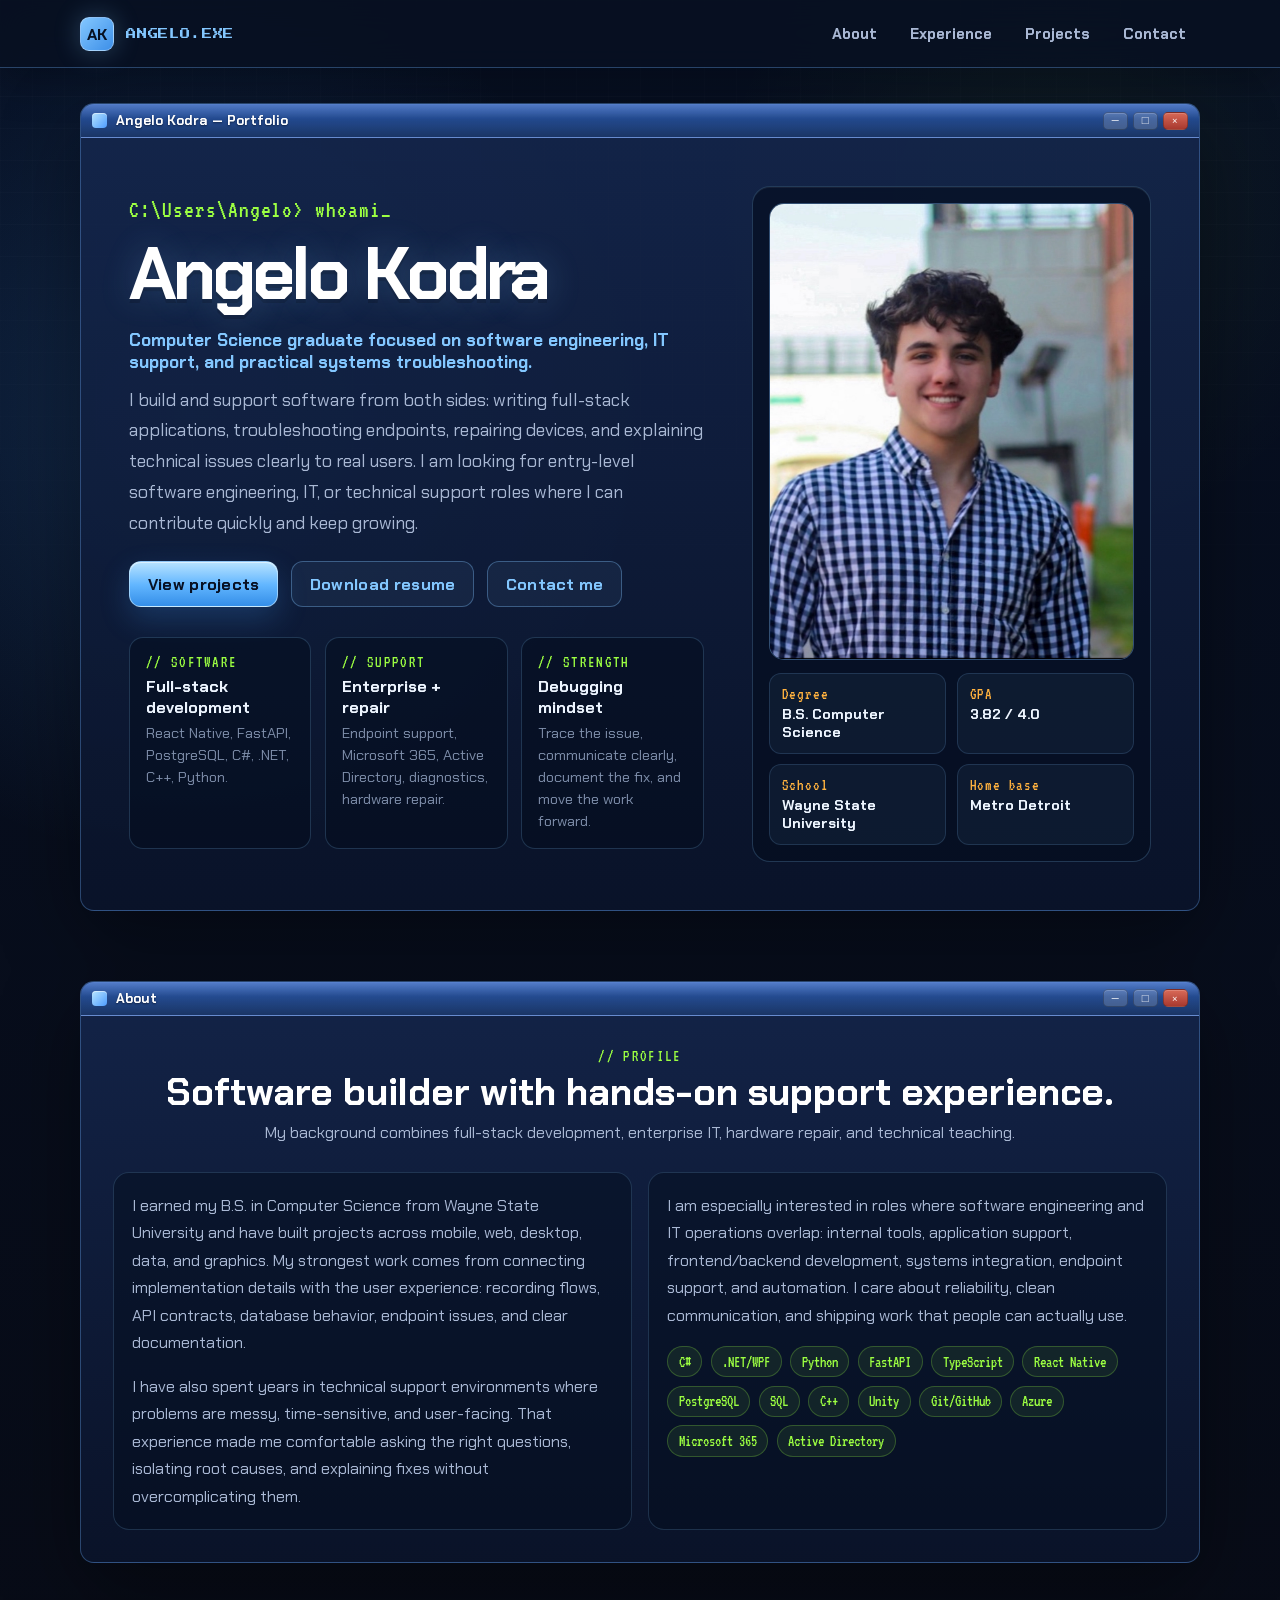
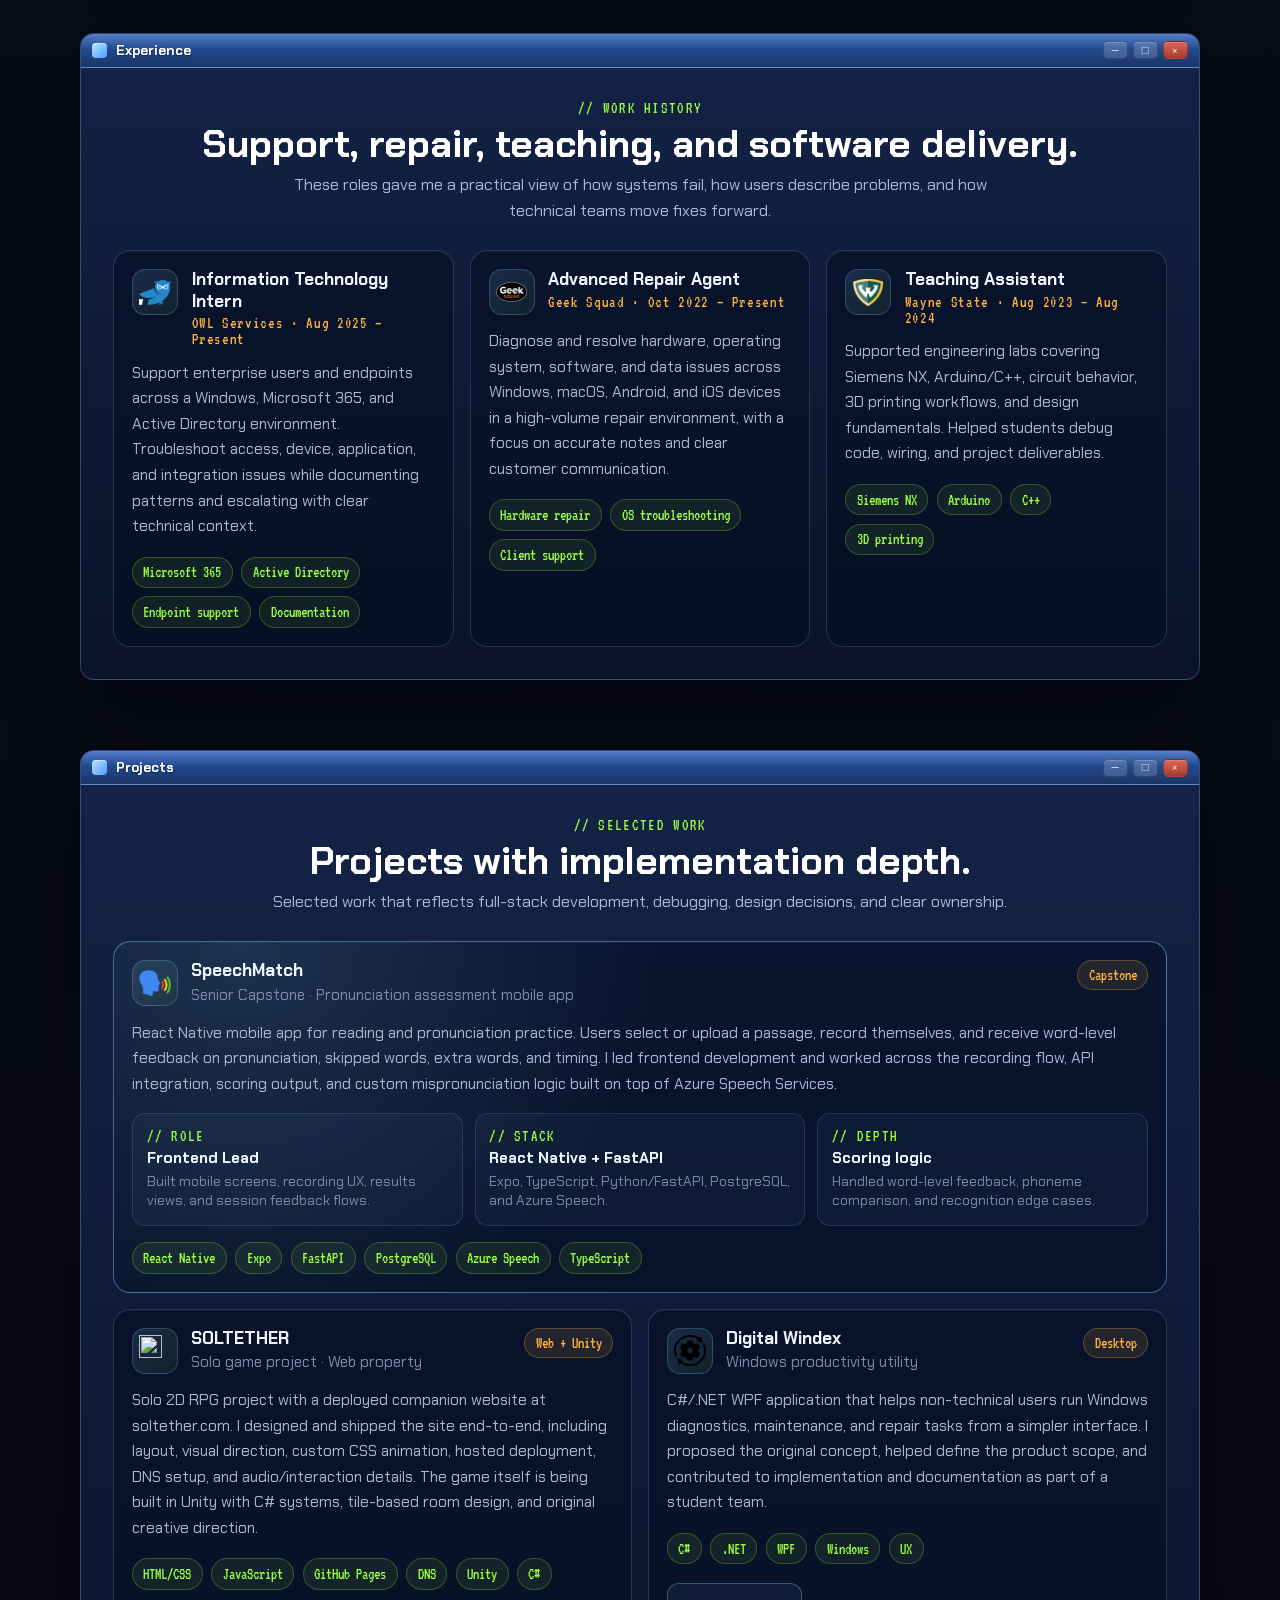
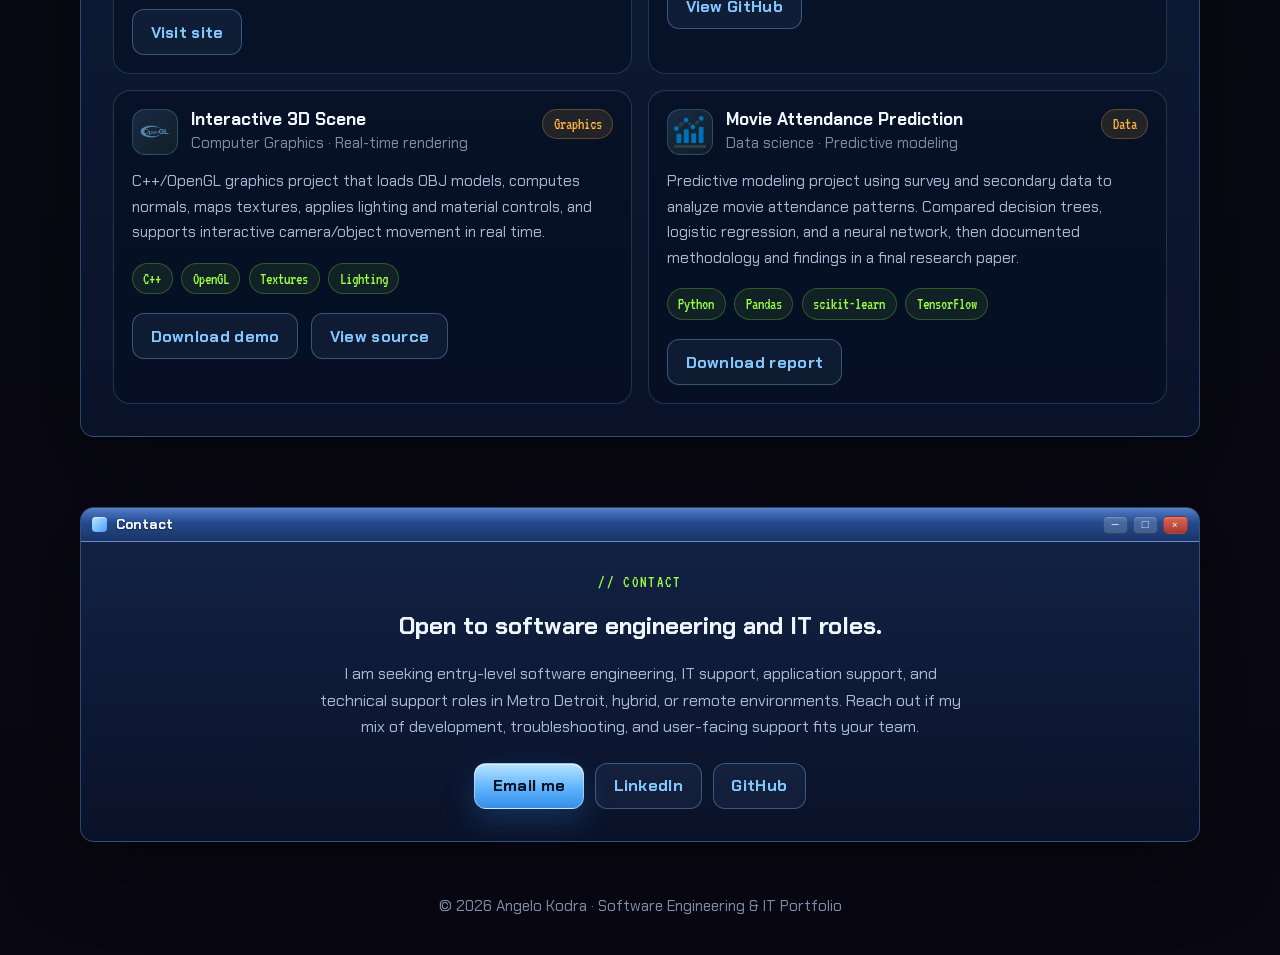
==== commit fbc0d71d: "Revise portfolio content and enhance styles Updated the portfolio page with new content and styling " ====
--- a/index.html
+++ b/index.html
@@ -3,10 +3,11 @@
 <head>
   <meta charset="UTF-8" />
   <meta name="viewport" content="width=device-width, initial-scale=1" />
-  <title>Angelo Kodra | Portfolio</title>
-  <link rel="preconnect" href="https://fonts.googleapis.com">
-  <link rel="preconnect" href="https://fonts.gstatic.com" crossorigin>
-  <link href="https://fonts.googleapis.com/css2?family=Chakra+Petch:wght@400;500;600;700&family=Press+Start+2P&family=VT323&display=swap" rel="stylesheet">
+  <meta name="description" content="Angelo Kodra portfolio: software engineering, IT support, full-stack projects, endpoint troubleshooting, and Windows/.NET tools." />
+  <title>Angelo Kodra | Software Engineering & IT Portfolio</title>
+  <link rel="preconnect" href="https://fonts.googleapis.com" />
+  <link rel="preconnect" href="https://fonts.gstatic.com" crossorigin />
+  <link href="https://fonts.googleapis.com/css2?family=Chakra+Petch:wght@400;500;600;700&family=Press+Start+2P&family=VT323&display=swap" rel="stylesheet" />
   <style>
     :root {
       --bg: #070a12;
@@ -16,8 +17,8 @@
       --line: rgba(112, 177, 255, 0.32);
       --line-hot: rgba(129, 195, 255, 0.62);
       --text: #edf5ff;
-      --muted: #99afd0;
-      --dim: #7186a8;
+      --muted: #a9b8d4;
+      --dim: #7e8eaa;
       --blue: #83c7ff;
       --blue-2: #3d8fe8;
       --green: #9cff42;
@@ -38,10 +39,9 @@
       margin: 0;
       min-height: 100vh;
       background:
-        radial-gradient(circle at 15% 10%, rgba(60, 143, 232, 0.22), transparent 28rem),
-        radial-gradient(circle at 82% 5%, rgba(156, 255, 66, 0.08), transparent 21rem),
-        radial-gradient(circle at 50% 90%, rgba(255, 178, 63, 0.08), transparent 24rem),
-        linear-gradient(180deg, #071023 0%, #080b15 46%, #0b0712 100%);
+        radial-gradient(circle at 15% 10%, rgba(60, 143, 232, 0.20), transparent 28rem),
+        radial-gradient(circle at 82% 5%, rgba(156, 255, 66, 0.06), transparent 21rem),
+        linear-gradient(180deg, #071023 0%, #080b15 46%, #090712 100%);
       color: var(--text);
       font-family: var(--ui);
       padding-top: 68px;
@@ -53,10 +53,10 @@
       position: fixed;
       inset: 0;
       background-image:
-        linear-gradient(rgba(255,255,255,0.025) 1px, transparent 1px),
-        linear-gradient(90deg, rgba(255,255,255,0.018) 1px, transparent 1px);
+        linear-gradient(rgba(255,255,255,0.022) 1px, transparent 1px),
+        linear-gradient(90deg, rgba(255,255,255,0.016) 1px, transparent 1px);
       background-size: 32px 32px;
-      mask-image: linear-gradient(180deg, rgba(0,0,0,0.85), transparent 88%);
+      mask-image: linear-gradient(180deg, rgba(0,0,0,0.88), transparent 88%);
       pointer-events: none;
       z-index: 0;
     }
@@ -65,9 +65,9 @@
       content: '';
       position: fixed;
       inset: 0;
-      background: repeating-linear-gradient(0deg, rgba(255,255,255,0.018) 0, rgba(255,255,255,0.018) 1px, transparent 1px, transparent 4px);
+      background: repeating-linear-gradient(0deg, rgba(255,255,255,0.012) 0, rgba(255,255,255,0.012) 1px, transparent 1px, transparent 4px);
       pointer-events: none;
-      opacity: 0.42;
+      opacity: 0.32;
       z-index: 100;
     }
 
@@ -100,7 +100,7 @@
       inset: 0 0 auto;
       height: 68px;
       z-index: 50;
-      background: rgba(8, 16, 34, 0.78);
+      background: rgba(8, 16, 34, 0.82);
       backdrop-filter: blur(16px);
       border-bottom: 1px solid var(--line);
       box-shadow: 0 12px 40px rgba(0, 0, 0, 0.25);
@@ -169,7 +169,7 @@
     .section { padding: 2.2rem 0; scroll-margin-top: 90px; }
 
     .window {
-      background: linear-gradient(180deg, rgba(21, 39, 78, 0.86), rgba(10, 20, 43, 0.86));
+      background: linear-gradient(180deg, rgba(21, 39, 78, 0.88), rgba(10, 20, 43, 0.88));
       border: 1px solid var(--line);
       border-radius: var(--radius);
       overflow: hidden;
@@ -225,15 +225,14 @@
     .dot.close { background: linear-gradient(180deg, #d96a58, #a8392f); }
 
     .window-body { padding: clamp(1.25rem, 3vw, 2rem); }
-
     .hero .window-body { padding: clamp(1.7rem, 4vw, 3rem); }
 
     .terminal-line {
       font-family: var(--mono);
       color: var(--green);
-      font-size: clamp(1.28rem, 2vw, 1.62rem);
+      font-size: clamp(1.2rem, 2vw, 1.5rem);
       letter-spacing: 0.04em;
-      margin-bottom: 0.8rem;
+      margin-bottom: 0.9rem;
     }
 
     .cursor {
@@ -244,13 +243,13 @@
     @keyframes blink { 50% { opacity: 0; } }
 
     .hero-title {
-      font-family: var(--pixel);
-      font-size: clamp(2rem, 6vw, 4.55rem);
-      line-height: 1.18;
-      margin: 0 0 1.3rem;
-      letter-spacing: -0.05em;
+      font-size: clamp(2.4rem, 6vw, 4.6rem);
+      line-height: 1.02;
+      margin: 0 0 1.1rem;
+      letter-spacing: -0.055em;
       color: #fff;
-      text-shadow: 0 0 34px rgba(131,199,255,0.26), 0 4px 0 rgba(0,0,0,0.22);
+      text-shadow: 0 0 34px rgba(131,199,255,0.24), 0 4px 0 rgba(0,0,0,0.18);
+      font-weight: 800;
     }
 
     .hero-grid {
@@ -263,12 +262,19 @@
     .hero-copy {
       color: var(--muted);
       font-size: clamp(1rem, 1.8vw, 1.12rem);
-      line-height: 1.78;
-      max-width: 680px;
-      margin: 0 0 1.55rem;
+      line-height: 1.72;
+      max-width: 700px;
+      margin: 0 0 1.4rem;
     }
 
     strong { color: var(--text); font-weight: 800; }
+
+    .role-line {
+      color: var(--blue);
+      font-weight: 800;
+      font-size: 1.08rem;
+      margin: 0 0 0.7rem;
+    }
 
     .hero-card {
       background: rgba(5, 14, 31, 0.68);
@@ -352,7 +358,7 @@
     .btn.primary {
       color: #071023;
       background: linear-gradient(180deg, #b8e3ff, #62b6ff 52%, #348ee8);
-      box-shadow: 0 12px 30px rgba(64, 155, 255, 0.24), inset 0 1px rgba(255,255,255,0.5);
+      box-shadow: 0 12px 30px rgba(64, 155, 255, 0.22), inset 0 1px rgba(255,255,255,0.5);
       border-color: rgba(214,240,255,0.55);
     }
 
@@ -373,7 +379,7 @@
       display: grid;
       grid-template-columns: repeat(3, 1fr);
       gap: 0.85rem;
-      margin-top: 2rem;
+      margin-top: 1.9rem;
     }
 
     .stat {
@@ -420,7 +426,7 @@
 
     .section-head p {
       margin: 0 auto;
-      max-width: 720px;
+      max-width: 760px;
       color: var(--muted);
       line-height: 1.65;
       font-size: 1rem;
@@ -506,8 +512,7 @@
       height: 46px;
       border-radius: 13px;
       border: 1px solid rgba(131,199,255,0.24);
-      background:
-        linear-gradient(135deg, rgba(131,199,255,0.14), rgba(156,255,66,0.06));
+      background: linear-gradient(135deg, rgba(131,199,255,0.14), rgba(156,255,66,0.06));
       display: grid;
       place-items: center;
       color: var(--blue);
@@ -644,8 +649,8 @@
       color: var(--dim);
       text-align: center;
       padding: 1.2rem 0 2.4rem;
-      font-family: var(--mono);
-      font-size: 1.05rem;
+      font-family: var(--ui);
+      font-size: 0.95rem;
     }
 
     .mobile-menu {
@@ -744,8 +749,9 @@
               <div>
                 <div class="terminal-line">C:\Users\Angelo&gt; whoami<span class="cursor">_</span></div>
                 <h1 class="hero-title">Angelo Kodra</h1>
+                <p class="role-line">Computer Science graduate focused on software engineering, IT support, and practical systems troubleshooting.</p>
                 <p class="hero-copy">
-                  I started by taking things apart — phones, PCs, anything I could get a screwdriver into. That turned into repairing devices for other people, teaching engineering labs, and now building full-stack software. I like work where <strong>hardware, systems, and code all touch</strong>.
+                  I build and support software from both sides: writing full-stack applications, troubleshooting endpoints, repairing devices, and explaining technical issues clearly to real users. I am looking for entry-level software engineering, IT, or technical support roles where I can contribute quickly and keep growing.
                 </p>
                 <div class="actions">
                   <a class="btn primary" href="#projects">View projects</a>
@@ -754,19 +760,19 @@
                 </div>
                 <div class="stats" aria-label="Quick summary">
                   <div class="stat">
-                    <div class="stat-label">// Build</div>
-                    <h3>Full-stack systems</h3>
-                    <p>React Native, FastAPI, PostgreSQL, C#, C++, Python.</p>
+                    <div class="stat-label">// Software</div>
+                    <h3>Full-stack development</h3>
+                    <p>React Native, FastAPI, PostgreSQL, C#, .NET, C++, Python.</p>
                   </div>
                   <div class="stat">
-                    <div class="stat-label">// Fix</div>
-                    <h3>Real troubleshooting</h3>
-                    <p>Years of hardware repair, endpoint support, and user-facing problem solving.</p>
+                    <div class="stat-label">// Support</div>
+                    <h3>Enterprise + repair</h3>
+                    <p>Endpoint support, Microsoft 365, Active Directory, diagnostics, hardware repair.</p>
                   </div>
                   <div class="stat">
-                    <div class="stat-label">// Focus</div>
-                    <h3>Entry-level SWE / IT</h3>
-                    <p>Detroit area, remote, or hybrid roles where I can contribute fast.</p>
+                    <div class="stat-label">// Strength</div>
+                    <h3>Debugging mindset</h3>
+                    <p>Trace the issue, communicate clearly, document the fix, and move the work forward.</p>
                   </div>
                 </div>
               </div>
@@ -776,9 +782,9 @@
                   <img src="ak-face.jpeg" alt="Angelo Kodra" />
                 </div>
                 <div class="quick-facts">
-                  <div class="fact"><span>School</span><b>Wayne State CS</b></div>
-                  <div class="fact"><span>GPA</span><b>3.81 / 4.0</b></div>
-                  <div class="fact"><span>Now</span><b>Senior year</b></div>
+                  <div class="fact"><span>Degree</span><b>B.S. Computer Science</b></div>
+                  <div class="fact"><span>GPA</span><b>3.82 / 4.0</b></div>
+                  <div class="fact"><span>School</span><b>Wayne State University</b></div>
                   <div class="fact"><span>Home base</span><b>Metro Detroit</b></div>
                 </div>
               </aside>
@@ -798,25 +804,25 @@
           <div class="window-body">
             <header class="section-head">
               <div class="eyebrow">// Profile</div>
-              <h2>Curiosity → capability.</h2>
-              <p>My experience sits in the overlap between software engineering, IT support, hardware repair, and technical teaching.</p>
+              <h2>Software builder with hands-on support experience.</h2>
+              <p>My background combines full-stack development, enterprise IT, hardware repair, and technical teaching.</p>
             </header>
 
             <div class="about-grid">
               <div class="about-card">
                 <p>
-                  I'm a Computer Science student at Wayne State University finishing senior year while working in enterprise IT. Before that, I repaired consumer hardware at Geek Squad and taught engineering students Siemens NX, Arduino, 3D printing, and basic programming.
+                  I earned my B.S. in Computer Science from Wayne State University and have built projects across mobile, web, desktop, data, and graphics. My strongest work comes from connecting implementation details with the user experience: recording flows, API contracts, database behavior, endpoint issues, and clear documentation.
                 </p>
                 <p>
-                  That mix is the point: I do not just want to write code in a vacuum. I like understanding how software behaves once real users, broken devices, networks, databases, and deadlines get involved.
+                  I have also spent years in technical support environments where problems are messy, time-sensitive, and user-facing. That experience made me comfortable asking the right questions, isolating root causes, and explaining fixes without overcomplicating them.
                 </p>
               </div>
               <div class="about-card">
                 <p>
-                  The through-line in my work is practical problem solving: debug the issue, explain it clearly, document the fix, and keep moving. That shows up in my capstone, my repair work, my IT support, and my class projects.
+                  I am especially interested in roles where software engineering and IT operations overlap: internal tools, application support, frontend/backend development, systems integration, endpoint support, and automation. I care about reliability, clean communication, and shipping work that people can actually use.
                 </p>
                 <div class="chip-row" aria-label="Skills">
-                  <span class="chip">C#</span><span class="chip">C++</span><span class="chip">Python</span><span class="chip">Java</span><span class="chip">TypeScript</span><span class="chip">React Native</span><span class="chip">FastAPI</span><span class="chip">PostgreSQL</span><span class="chip">Unity</span><span class="chip">OpenGL</span><span class="chip">Active Directory</span><span class="chip">Microsoft 365</span>
+                  <span class="chip">C#</span><span class="chip">.NET/WPF</span><span class="chip">Python</span><span class="chip">FastAPI</span><span class="chip">TypeScript</span><span class="chip">React Native</span><span class="chip">PostgreSQL</span><span class="chip">SQL</span><span class="chip">C++</span><span class="chip">Unity</span><span class="chip">Git/GitHub</span><span class="chip">Azure</span><span class="chip">Microsoft 365</span><span class="chip">Active Directory</span>
                 </div>
               </div>
             </div>
@@ -835,11 +841,23 @@
           <div class="window-body">
             <header class="section-head">
               <div class="eyebrow">// Work history</div>
-              <h2>Where I learned how systems break.</h2>
-              <p>Enterprise IT, consumer repair, and engineering labs gave me a grounded view of software from the user side and the builder side.</p>
+              <h2>Support, repair, teaching, and software delivery.</h2>
+              <p>These roles gave me a practical view of how systems fail, how users describe problems, and how technical teams move fixes forward.</p>
             </header>
 
             <div class="timeline">
+              <article class="experience-card">
+                <div class="card-top">
+                  <div class="logo-badge"><img src="icons/owlservices.png" alt="" /></div>
+                  <div>
+                    <h3>Information Technology Intern</h3>
+                    <div class="meta">OWL Services · Aug 2025 – Present</div>
+                  </div>
+                </div>
+                <p class="card-copy">Support enterprise users and endpoints across a Windows, Microsoft 365, and Active Directory environment. Troubleshoot access, device, application, and integration issues while documenting patterns and escalating with clear technical context.</p>
+                <div class="chip-row"><span class="tag">Microsoft 365</span><span class="tag">Active Directory</span><span class="tag">Endpoint support</span><span class="tag">Documentation</span></div>
+              </article>
+
               <article class="experience-card">
                 <div class="card-top">
                   <div class="logo-badge"><img src="icons/geeksquad.png" alt="" /></div>
@@ -848,8 +866,8 @@
                     <div class="meta">Geek Squad · Oct 2022 – Present</div>
                   </div>
                 </div>
-                <p class="card-copy">Diagnose and repair Windows, Mac, Android, and iOS devices end-to-end: hardware swaps, OS troubleshooting, data recovery, custom builds, and client communication.</p>
-                <div class="chip-row"><span class="tag">Hardware repair</span><span class="tag">Troubleshooting</span><span class="tag">Client support</span></div>
+                <p class="card-copy">Diagnose and resolve hardware, operating system, software, and data issues across Windows, macOS, Android, and iOS devices in a high-volume repair environment, with a focus on accurate notes and clear customer communication.</p>
+                <div class="chip-row"><span class="tag">Hardware repair</span><span class="tag">OS troubleshooting</span><span class="tag">Client support</span></div>
               </article>
 
               <article class="experience-card">
@@ -860,20 +878,8 @@
                     <div class="meta">Wayne State · Aug 2023 – Aug 2024</div>
                   </div>
                 </div>
-                <p class="card-copy">Ran engineering labs covering Siemens NX 3D modeling, Arduino circuits, basic programming, 3D printing workflows, and hands-on debugging help.</p>
-                <div class="chip-row"><span class="tag">Siemens NX</span><span class="tag">Arduino</span><span class="tag">3D printing</span></div>
-              </article>
-
-              <article class="experience-card">
-                <div class="card-top">
-                  <div class="logo-badge"><img src="icons/owlservices.png" alt="" /></div>
-                  <div>
-                    <h3>IT Intern</h3>
-                    <div class="meta">OWL Services · Aug 2025 – Present</div>
-                  </div>
-                </div>
-                <p class="card-copy">Provide Tier 1/2 support across enterprise endpoints, including imaging, Active Directory, Microsoft 365, remote support, documentation, and process improvement.</p>
-                <div class="chip-row"><span class="tag">Microsoft 365</span><span class="tag">Active Directory</span><span class="tag">Endpoint support</span></div>
+                <p class="card-copy">Supported engineering labs covering Siemens NX, Arduino/C++, circuit behavior, 3D printing workflows, and design fundamentals. Helped students debug code, wiring, and project deliverables.</p>
+                <div class="chip-row"><span class="tag">Siemens NX</span><span class="tag">Arduino</span><span class="tag">C++</span><span class="tag">3D printing</span></div>
               </article>
             </div>
           </div>
@@ -891,8 +897,8 @@
           <div class="window-body">
             <header class="section-head">
               <div class="eyebrow">// Selected work</div>
-              <h2>Built, shipped, presented.</h2>
-              <p>Projects that show how I think: practical software, real debugging, and enough technical depth to talk through the tradeoffs.</p>
+              <h2>Projects with implementation depth.</h2>
+              <p>Selected work that reflects full-stack development, debugging, design decisions, and clear ownership.</p>
             </header>
 
             <div class="project-grid">
@@ -905,15 +911,41 @@
                       <div class="project-meta">Senior Capstone · Pronunciation assessment mobile app</div>
                     </div>
                   </div>
-                  <span class="badge">★ Capstone</span>
-                </div>
-                <p class="project-copy">A React Native app that lets users read a passage, record themselves, and get word-level feedback on pronunciation, skipped words, extra words, and timing. I led major frontend work and built custom mispronunciation logic on top of Azure Speech, including phoneme comparison and rescue handling for recognizer misses.</p>
+                  <span class="badge">Capstone</span>
+                </div>
+                <p class="project-copy">React Native mobile app for reading and pronunciation practice. Users select or upload a passage, record themselves, and receive word-level feedback on pronunciation, skipped words, extra words, and timing. I led frontend development and worked across the recording flow, API integration, scoring output, and custom mispronunciation logic built on top of Azure Speech Services.</p>
                 <div class="highlight-grid">
-                  <div class="highlight"><div class="mini-label">// Role</div><h4>Frontend + detection logic</h4><p>Recording flow, results UI, phoneme rules, and rescue logic.</p></div>
-                  <div class="highlight"><div class="mini-label">// Stack</div><h4>React Native + FastAPI</h4><p>Expo, TypeScript, Python, PostgreSQL, Azure Speech.</p></div>
-                  <div class="highlight"><div class="mini-label">// Value</div><h4>Better feedback</h4><p>Goes beyond a single score by showing where the reading broke down.</p></div>
-                </div>
-                <div class="chip-row"><span class="tag">React Native</span><span class="tag">Expo</span><span class="tag">FastAPI</span><span class="tag">PostgreSQL</span><span class="tag">Azure Speech</span></div>
+                  <div class="highlight"><div class="mini-label">// Role</div><h4>Frontend Lead</h4><p>Built mobile screens, recording UX, results views, and session feedback flows.</p></div>
+                  <div class="highlight"><div class="mini-label">// Stack</div><h4>React Native + FastAPI</h4><p>Expo, TypeScript, Python/FastAPI, PostgreSQL, and Azure Speech.</p></div>
+                  <div class="highlight"><div class="mini-label">// Depth</div><h4>Scoring logic</h4><p>Handled word-level feedback, phoneme comparison, and recognition edge cases.</p></div>
+                </div>
+                <div class="chip-row"><span class="tag">React Native</span><span class="tag">Expo</span><span class="tag">FastAPI</span><span class="tag">PostgreSQL</span><span class="tag">Azure Speech</span><span class="tag">TypeScript</span></div>
+              </article>
+
+              <article class="project-card">
+                <div class="project-head">
+                  <div class="project-title-row">
+                    <div class="logo-badge"><img src="icons/soltether.png" alt="" /></div>
+                    <div><h3>SOLTETHER</h3><div class="project-meta">Solo game project · Web property</div></div>
+                  </div>
+                  <span class="badge">Web + Unity</span>
+                </div>
+                <p class="project-copy">Solo 2D RPG project with a deployed companion website at soltether.com. I designed and shipped the site end-to-end, including layout, visual direction, custom CSS animation, hosted deployment, DNS setup, and audio/interaction details. The game itself is being built in Unity with C# systems, tile-based room design, and original creative direction.</p>
+                <div class="chip-row"><span class="tag">HTML/CSS</span><span class="tag">JavaScript</span><span class="tag">GitHub Pages</span><span class="tag">DNS</span><span class="tag">Unity</span><span class="tag">C#</span></div>
+                <div class="actions"><a class="btn secondary" href="https://soltether.com" target="_blank" rel="noopener noreferrer">Visit site</a></div>
+              </article>
+
+              <article class="project-card">
+                <div class="project-head">
+                  <div class="project-title-row">
+                    <div class="logo-badge"><img src="icons/windows.png" alt="" /></div>
+                    <div><h3>Digital Windex</h3><div class="project-meta">Windows productivity utility</div></div>
+                  </div>
+                  <span class="badge">Desktop</span>
+                </div>
+                <p class="project-copy">C#/.NET WPF application that helps non-technical users run Windows diagnostics, maintenance, and repair tasks from a simpler interface. I proposed the original concept, helped define the product scope, and contributed to implementation and documentation as part of a student team.</p>
+                <div class="chip-row"><span class="tag">C#</span><span class="tag">.NET</span><span class="tag">WPF</span><span class="tag">Windows</span><span class="tag">UX</span></div>
+                <div class="actions"><a class="btn secondary" href="https://github.com/WSU-4110/Digital-Windex" target="_blank" rel="noopener noreferrer">View GitHub</a></div>
               </article>
 
               <article class="project-card">
@@ -924,35 +956,9 @@
                   </div>
                   <span class="badge">Graphics</span>
                 </div>
-                <p class="project-copy">A C++/OpenGL scene that loads OBJ models, computes normals, maps textures, handles lighting/materials, and supports real-time camera and object controls.</p>
+                <p class="project-copy">C++/OpenGL graphics project that loads OBJ models, computes normals, maps textures, applies lighting and material controls, and supports interactive camera/object movement in real time.</p>
                 <div class="chip-row"><span class="tag">C++</span><span class="tag">OpenGL</span><span class="tag">Textures</span><span class="tag">Lighting</span></div>
                 <div class="actions"><a class="btn secondary" href="Assignment3_AK.exe" download>Download demo</a><a class="btn secondary" href="Assignment3_AK.cpp" download>View source</a></div>
-              </article>
-
-              <article class="project-card">
-                <div class="project-head">
-                  <div class="project-title-row">
-                    <div class="logo-badge"><img src="icons/unity.png" alt="" /></div>
-                    <div><h3>Amazing Racer</h3><div class="project-meta">Unity · First-person racing prototype</div></div>
-                  </div>
-                  <span class="badge">Game</span>
-                </div>
-                <p class="project-copy">A foggy first-person race built in Unity with handmade terrain, checkpoints, respawns, hazard resets, finish zones, and custom C# scripts driving the race loop.</p>
-                <div class="chip-row"><span class="tag">Unity</span><span class="tag">C#</span><span class="tag">Game design</span><span class="tag">Terrain</span></div>
-                <div class="actions"><a class="btn secondary" href="Assignment 3 CSC 5430 Angelo Kodra.docx" download>Download report</a></div>
-              </article>
-
-              <article class="project-card">
-                <div class="project-head">
-                  <div class="project-title-row">
-                    <div class="logo-badge"><img src="icons/windows.png" alt="" /></div>
-                    <div><h3>Digital Windex</h3><div class="project-meta">Windows maintenance utility</div></div>
-                  </div>
-                  <span class="badge">Desktop</span>
-                </div>
-                <p class="project-copy">A WPF desktop tool for non-technical users to run diagnostics, repairs, and optimizations on Windows. I pitched the concept, it was selected from student proposals, and we built it as a team.</p>
-                <div class="chip-row"><span class="tag">C#</span><span class="tag">.NET</span><span class="tag">WPF</span><span class="tag">Agile</span></div>
-                <div class="actions"><a class="btn secondary" href="https://github.com/WSU-4110/Digital-Windex" target="_blank" rel="noopener noreferrer">View GitHub</a></div>
               </article>
 
               <article class="project-card">
@@ -963,7 +969,7 @@
                   </div>
                   <span class="badge">Data</span>
                 </div>
-                <p class="project-copy">Analyzed survey and secondary data to predict movie attendance patterns using decision trees, logistic regression, and a neural network, then wrote the findings in a research paper.</p>
+                <p class="project-copy">Predictive modeling project using survey and secondary data to analyze movie attendance patterns. Compared decision trees, logistic regression, and a neural network, then documented methodology and findings in a final research paper.</p>
                 <div class="chip-row"><span class="tag">Python</span><span class="tag">Pandas</span><span class="tag">scikit-learn</span><span class="tag">TensorFlow</span></div>
                 <div class="actions"><a class="btn secondary" href="BE2100_G08_FinalPaper.pdf" download>Download report</a></div>
               </article>
@@ -982,9 +988,9 @@
           </div>
           <div class="window-body">
             <div class="contact-card">
-              <div class="eyebrow">// Get in touch</div>
-              <h2>Let's build something useful.</h2>
-              <p>I'm looking for entry-level software engineering, IT, and technical support roles around Metro Detroit, remote, or hybrid. Reach out if my mix of software, hardware, and support experience fits what you're building.</p>
+              <div class="eyebrow">// Contact</div>
+              <h2>Open to software engineering and IT roles.</h2>
+              <p>I am seeking entry-level software engineering, IT support, application support, and technical support roles in Metro Detroit, hybrid, or remote environments. Reach out if my mix of development, troubleshooting, and user-facing support fits your team.</p>
               <div class="social-row">
                 <a class="btn primary" href="mailto:angkodra@gmail.com">Email me</a>
                 <a class="btn secondary" href="https://www.linkedin.com/in/angelo-kodra-aa08a821b" target="_blank" rel="noopener noreferrer">LinkedIn</a>
@@ -998,7 +1004,7 @@
   </main>
 
   <footer class="footer">
-    <div class="container">© 2026 Angelo Kodra · built from scratch, not generated into oblivion.</div>
+    <div class="container">© 2026 Angelo Kodra · Software Engineering & IT Portfolio</div>
   </footer>
 
   <script>
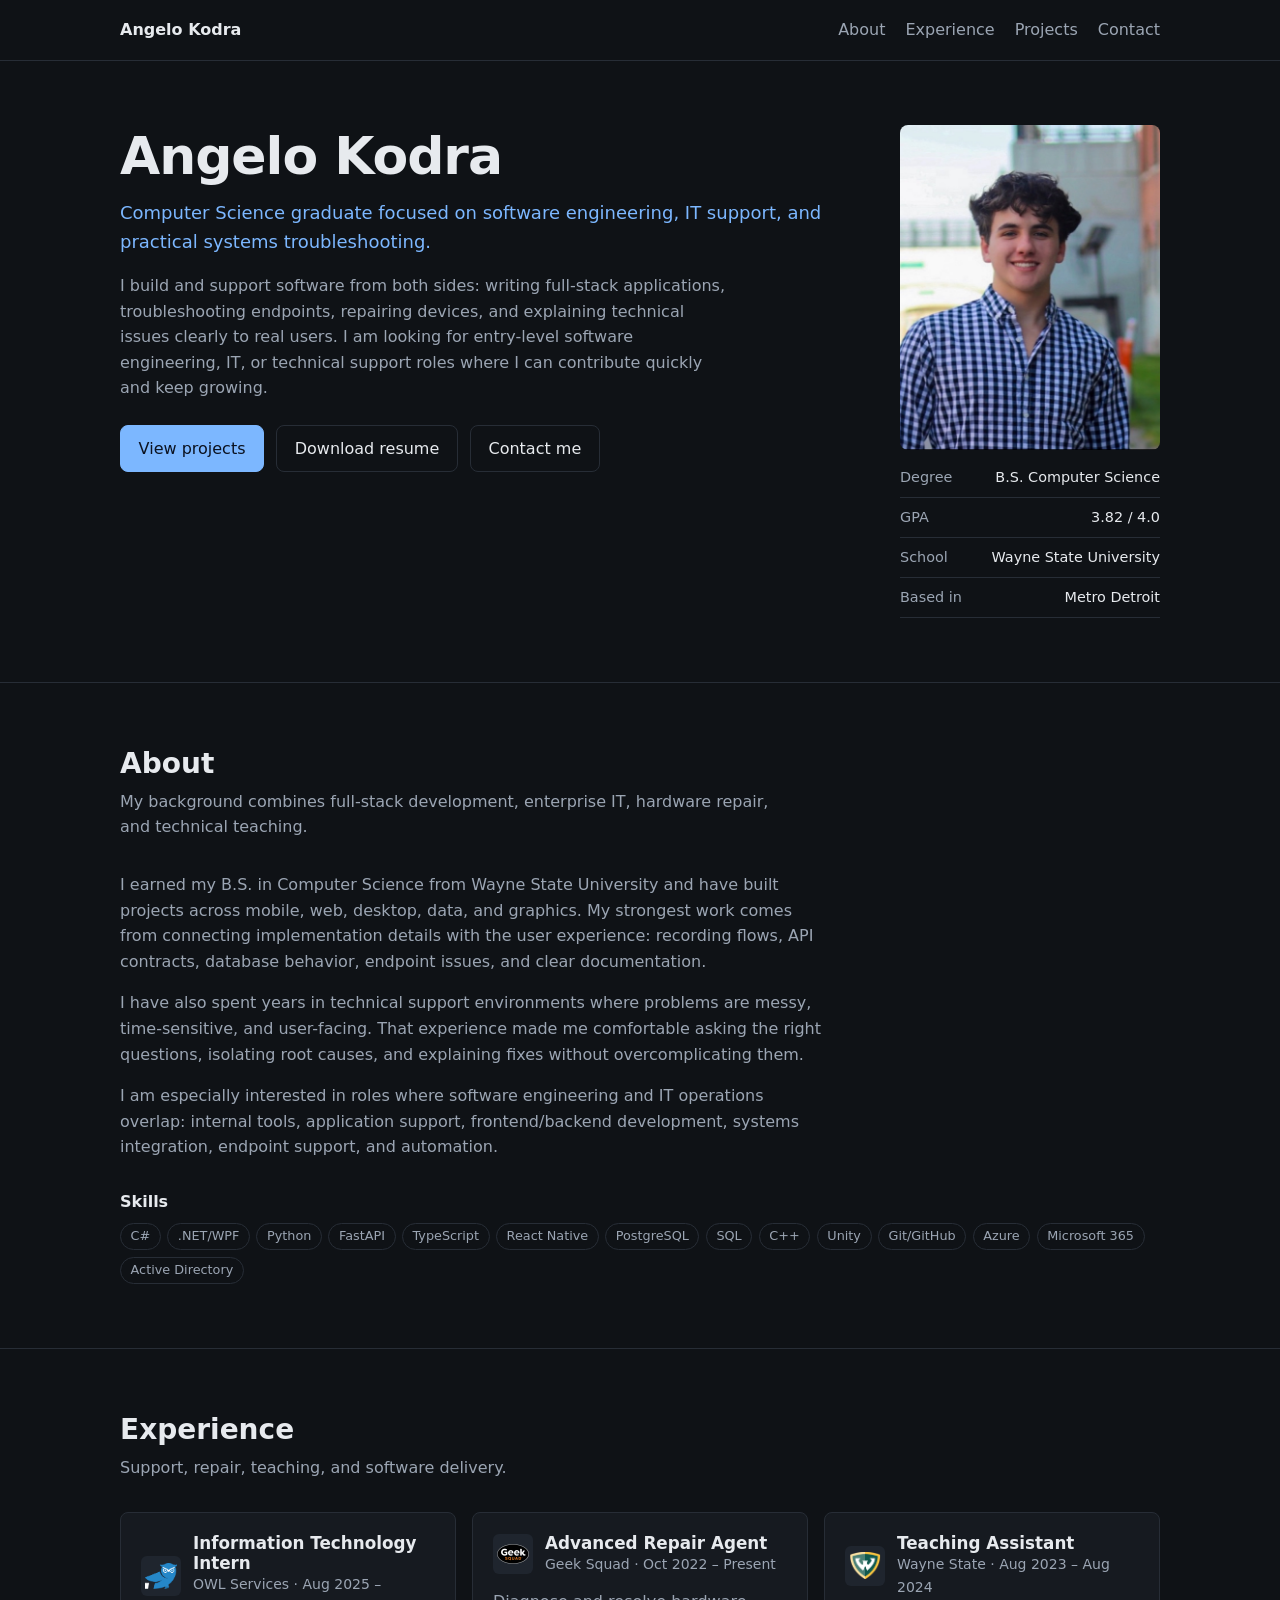
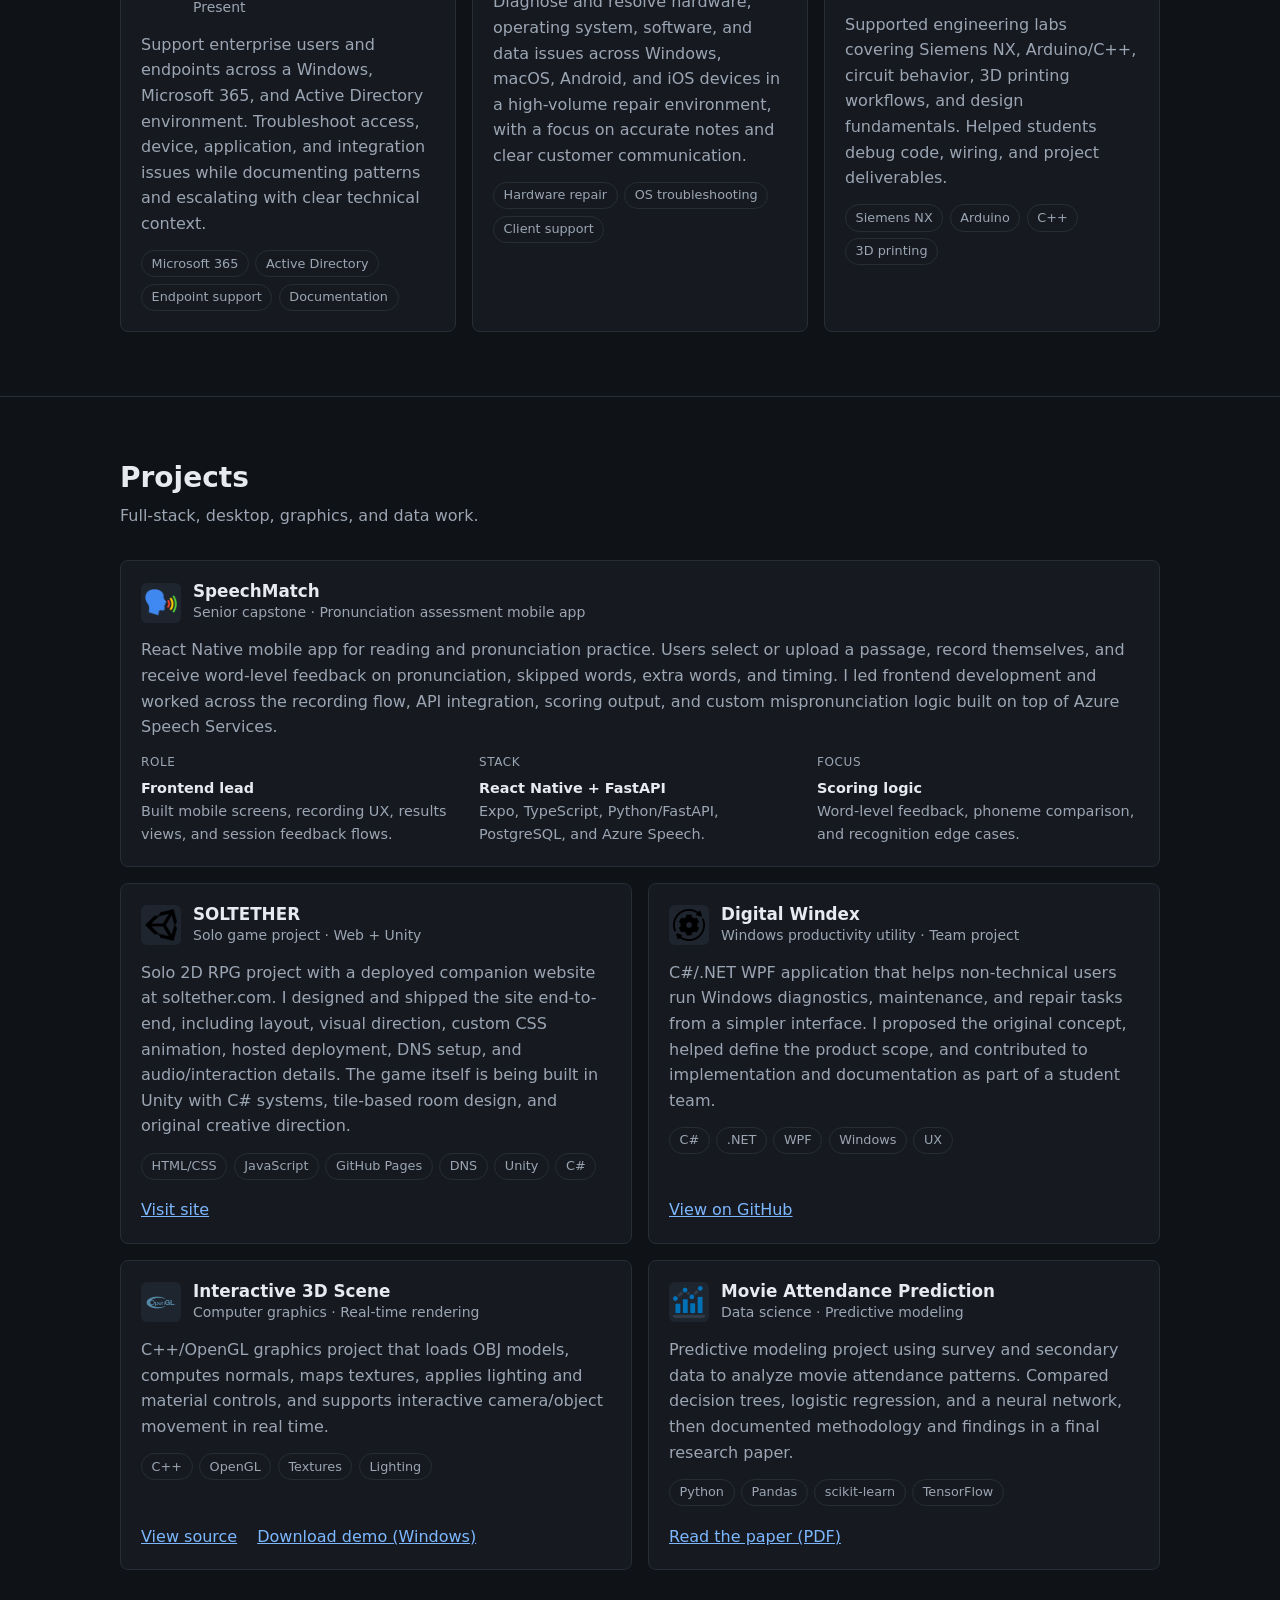
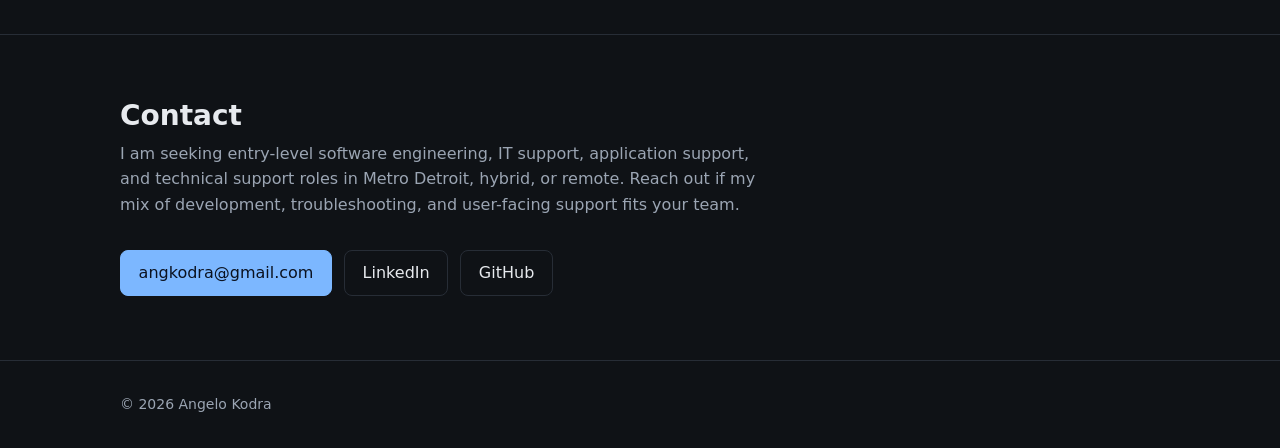
==== commit 0154b5d9: "Refresh portfolio layout and styling This commit replaces the inline CSS/JS with a dedicated stylesh" ====
--- a/index.html
+++ b/index.html
@@ -5,1023 +5,206 @@
   <meta name="viewport" content="width=device-width, initial-scale=1" />
   <meta name="description" content="Angelo Kodra portfolio: software engineering, IT support, full-stack projects, endpoint troubleshooting, and Windows/.NET tools." />
   <title>Angelo Kodra | Software Engineering & IT Portfolio</title>
-  <link rel="preconnect" href="https://fonts.googleapis.com" />
-  <link rel="preconnect" href="https://fonts.gstatic.com" crossorigin />
-  <link href="https://fonts.googleapis.com/css2?family=Chakra+Petch:wght@400;500;600;700&family=Press+Start+2P&family=VT323&display=swap" rel="stylesheet" />
-  <style>
-    :root {
-      --bg: #070a12;
-      --bg-2: #0b1328;
-      --panel: rgba(14, 28, 58, 0.78);
-      --panel-strong: rgba(17, 35, 72, 0.92);
-      --line: rgba(112, 177, 255, 0.32);
-      --line-hot: rgba(129, 195, 255, 0.62);
-      --text: #edf5ff;
-      --muted: #a9b8d4;
-      --dim: #7e8eaa;
-      --blue: #83c7ff;
-      --blue-2: #3d8fe8;
-      --green: #9cff42;
-      --orange: #ffb23f;
-      --red: #d64c3c;
-      --shadow: 0 24px 80px rgba(0, 0, 0, 0.38);
-      --pixel: 'Press Start 2P', system-ui, sans-serif;
-      --ui: 'Chakra Petch', 'Segoe UI', sans-serif;
-      --mono: 'VT323', monospace;
-      --radius: 14px;
-    }
-
-    * { box-sizing: border-box; }
-
-    html { scroll-behavior: smooth; }
-
-    body {
-      margin: 0;
-      min-height: 100vh;
-      background:
-        radial-gradient(circle at 15% 10%, rgba(60, 143, 232, 0.20), transparent 28rem),
-        radial-gradient(circle at 82% 5%, rgba(156, 255, 66, 0.06), transparent 21rem),
-        linear-gradient(180deg, #071023 0%, #080b15 46%, #090712 100%);
-      color: var(--text);
-      font-family: var(--ui);
-      padding-top: 68px;
-      overflow-x: hidden;
-    }
-
-    body::before {
-      content: '';
-      position: fixed;
-      inset: 0;
-      background-image:
-        linear-gradient(rgba(255,255,255,0.022) 1px, transparent 1px),
-        linear-gradient(90deg, rgba(255,255,255,0.016) 1px, transparent 1px);
-      background-size: 32px 32px;
-      mask-image: linear-gradient(180deg, rgba(0,0,0,0.88), transparent 88%);
-      pointer-events: none;
-      z-index: 0;
-    }
-
-    body::after {
-      content: '';
-      position: fixed;
-      inset: 0;
-      background: repeating-linear-gradient(0deg, rgba(255,255,255,0.012) 0, rgba(255,255,255,0.012) 1px, transparent 1px, transparent 4px);
-      pointer-events: none;
-      opacity: 0.32;
-      z-index: 100;
-    }
-
-    a { color: inherit; text-decoration: none; }
-    img { max-width: 100%; display: block; }
-
-    .container {
-      width: min(1120px, calc(100% - 40px));
-      margin: 0 auto;
-      position: relative;
-      z-index: 1;
-    }
-
-    .skip-link {
-      position: absolute;
-      left: 1rem;
-      top: -4rem;
-      background: var(--text);
-      color: #071023;
-      padding: 0.75rem 1rem;
-      border-radius: 8px;
-      z-index: 999;
-      transition: top 0.2s;
-    }
-
-    .skip-link:focus { top: 1rem; }
-
-    .topbar {
-      position: fixed;
-      inset: 0 0 auto;
-      height: 68px;
-      z-index: 50;
-      background: rgba(8, 16, 34, 0.82);
-      backdrop-filter: blur(16px);
-      border-bottom: 1px solid var(--line);
-      box-shadow: 0 12px 40px rgba(0, 0, 0, 0.25);
-    }
-
-    .nav {
-      height: 68px;
-      display: flex;
-      align-items: center;
-      justify-content: space-between;
-      gap: 1rem;
-    }
-
-    .brand {
-      display: flex;
-      align-items: center;
-      gap: 0.75rem;
-      min-width: max-content;
-    }
-
-    .brand-mark {
-      width: 34px;
-      height: 34px;
-      border-radius: 9px;
-      background: linear-gradient(135deg, var(--blue), var(--blue-2));
-      border: 1px solid rgba(255,255,255,0.35);
-      box-shadow: 0 0 26px rgba(131,199,255,0.28);
-      display: grid;
-      place-items: center;
-      color: #061022;
-      font-weight: 800;
-    }
-
-    .brand-text {
-      font-family: var(--pixel);
-      color: var(--blue);
-      font-size: 0.64rem;
-      letter-spacing: 0.08em;
-      line-height: 1.4;
-    }
-
-    .nav-links {
-      display: flex;
-      align-items: center;
-      gap: 0.35rem;
-    }
-
-    .nav-links a {
-      color: var(--muted);
-      font-weight: 700;
-      font-size: 0.95rem;
-      padding: 0.55rem 0.8rem;
-      border: 1px solid transparent;
-      border-radius: 999px;
-      transition: 0.18s ease;
-    }
-
-    .nav-links a:hover,
-    .nav-links a:focus-visible {
-      color: var(--text);
-      background: rgba(131,199,255,0.08);
-      border-color: rgba(131,199,255,0.22);
-      outline: none;
-    }
-
-    .section { padding: 2.2rem 0; scroll-margin-top: 90px; }
-
-    .window {
-      background: linear-gradient(180deg, rgba(21, 39, 78, 0.88), rgba(10, 20, 43, 0.88));
-      border: 1px solid var(--line);
-      border-radius: var(--radius);
-      overflow: hidden;
-      box-shadow: var(--shadow), inset 0 1px 0 rgba(255,255,255,0.08);
-    }
-
-    .window-bar {
-      min-height: 34px;
-      padding: 0.45rem 0.7rem;
-      display: flex;
-      align-items: center;
-      justify-content: space-between;
-      gap: 1rem;
-      background:
-        linear-gradient(180deg, rgba(109,161,255,0.72), rgba(39,83,159,0.82) 45%, rgba(27,55,105,0.9));
-      border-bottom: 1px solid rgba(255,255,255,0.12);
-    }
-
-    .window-title {
-      display: flex;
-      align-items: center;
-      gap: 0.55rem;
-      color: #fff;
-      font-weight: 700;
-      font-size: 0.84rem;
-      text-shadow: 0 1px 2px rgba(0,0,0,0.45);
-    }
-
-    .window-icon {
-      width: 15px;
-      height: 15px;
-      border-radius: 4px;
-      background: linear-gradient(135deg, #b9e6ff, #4d9cff);
-      box-shadow: inset 0 1px rgba(255,255,255,0.5);
-    }
-
-    .window-buttons { display: flex; gap: 0.32rem; }
-
-    .dot {
-      width: 25px;
-      height: 18px;
-      border: 1px solid rgba(0,0,0,0.26);
-      border-radius: 5px;
-      display: grid;
-      place-items: center;
-      color: rgba(255,255,255,0.9);
-      font-size: 0.72rem;
-      line-height: 1;
-      background: rgba(255,255,255,0.17);
-      box-shadow: inset 0 1px rgba(255,255,255,0.18);
-    }
-
-    .dot.close { background: linear-gradient(180deg, #d96a58, #a8392f); }
-
-    .window-body { padding: clamp(1.25rem, 3vw, 2rem); }
-    .hero .window-body { padding: clamp(1.7rem, 4vw, 3rem); }
-
-    .terminal-line {
-      font-family: var(--mono);
-      color: var(--green);
-      font-size: clamp(1.2rem, 2vw, 1.5rem);
-      letter-spacing: 0.04em;
-      margin-bottom: 0.9rem;
-    }
-
-    .cursor {
-      display: inline-block;
-      animation: blink 1s step-end infinite;
-    }
-
-    @keyframes blink { 50% { opacity: 0; } }
-
-    .hero-title {
-      font-size: clamp(2.4rem, 6vw, 4.6rem);
-      line-height: 1.02;
-      margin: 0 0 1.1rem;
-      letter-spacing: -0.055em;
-      color: #fff;
-      text-shadow: 0 0 34px rgba(131,199,255,0.24), 0 4px 0 rgba(0,0,0,0.18);
-      font-weight: 800;
-    }
-
-    .hero-grid {
-      display: grid;
-      grid-template-columns: minmax(0, 1.18fr) minmax(280px, 0.82fr);
-      gap: clamp(1.4rem, 4vw, 3rem);
-      align-items: center;
-    }
-
-    .hero-copy {
-      color: var(--muted);
-      font-size: clamp(1rem, 1.8vw, 1.12rem);
-      line-height: 1.72;
-      max-width: 700px;
-      margin: 0 0 1.4rem;
-    }
-
-    strong { color: var(--text); font-weight: 800; }
-
-    .role-line {
-      color: var(--blue);
-      font-weight: 800;
-      font-size: 1.08rem;
-      margin: 0 0 0.7rem;
-    }
-
-    .hero-card {
-      background: rgba(5, 14, 31, 0.68);
-      border: 1px solid rgba(131,199,255,0.22);
-      border-radius: 18px;
-      padding: 1rem;
-      box-shadow: inset 0 1px 0 rgba(255,255,255,0.06);
-    }
-
-    .portrait-frame {
-      border-radius: 15px;
-      overflow: hidden;
-      border: 1px solid rgba(131,199,255,0.32);
-      background: #0c1630;
-      aspect-ratio: 4 / 5;
-    }
-
-    .portrait-frame img {
-      width: 100%;
-      height: 100%;
-      object-fit: cover;
-      object-position: center 28%;
-      filter: saturate(0.96) contrast(1.03);
-    }
-
-    .quick-facts {
-      display: grid;
-      grid-template-columns: repeat(2, 1fr);
-      gap: 0.65rem;
-      margin-top: 0.85rem;
-    }
-
-    .fact {
-      background: rgba(131,199,255,0.06);
-      border: 1px solid rgba(131,199,255,0.16);
-      border-radius: 12px;
-      padding: 0.75rem;
-    }
-
-    .fact span {
-      display: block;
-      color: var(--orange);
-      font-family: var(--mono);
-      font-size: 1.02rem;
-      letter-spacing: 0.05em;
-    }
-
-    .fact b {
-      display: block;
-      font-size: 0.9rem;
-      color: var(--text);
-      margin-top: 0.15rem;
-    }
-
-    .actions {
-      display: flex;
-      flex-wrap: wrap;
-      gap: 0.8rem;
-      margin-top: 1.2rem;
-    }
-
-    .btn {
-      display: inline-flex;
-      align-items: center;
-      justify-content: center;
-      min-height: 46px;
-      padding: 0.72rem 1.1rem;
-      border-radius: 12px;
-      font-weight: 800;
-      letter-spacing: 0.02em;
-      transition: transform 0.17s ease, box-shadow 0.17s ease, border-color 0.17s ease, background 0.17s ease;
-      border: 1px solid rgba(131,199,255,0.32);
-    }
-
-    .btn:hover,
-    .btn:focus-visible {
-      transform: translateY(-2px);
-      outline: none;
-    }
-
-    .btn.primary {
-      color: #071023;
-      background: linear-gradient(180deg, #b8e3ff, #62b6ff 52%, #348ee8);
-      box-shadow: 0 12px 30px rgba(64, 155, 255, 0.22), inset 0 1px rgba(255,255,255,0.5);
-      border-color: rgba(214,240,255,0.55);
-    }
-
-    .btn.secondary {
-      color: var(--blue);
-      background: rgba(131,199,255,0.065);
-      border-color: rgba(131,199,255,0.35);
-    }
-
-    .btn.secondary:hover,
-    .btn.secondary:focus-visible {
-      color: var(--text);
-      border-color: var(--line-hot);
-      box-shadow: 0 12px 28px rgba(131,199,255,0.12);
-    }
-
-    .stats {
-      display: grid;
-      grid-template-columns: repeat(3, 1fr);
-      gap: 0.85rem;
-      margin-top: 1.9rem;
-    }
-
-    .stat {
-      border: 1px solid rgba(131,199,255,0.2);
-      border-radius: 14px;
-      padding: 1rem;
-      background: rgba(5, 14, 31, 0.54);
-    }
-
-    .eyebrow,
-    .stat-label,
-    .mini-label {
-      color: var(--green);
-      font-family: var(--mono);
-      font-size: 1.02rem;
-      letter-spacing: 0.08em;
-      text-transform: uppercase;
-    }
-
-    .stat h3 {
-      margin: 0.35rem 0 0.25rem;
-      font-size: 1rem;
-      color: var(--text);
-    }
-
-    .stat p {
-      margin: 0;
-      color: var(--dim);
-      font-size: 0.92rem;
-      line-height: 1.5;
-    }
-
-    .section-head {
-      text-align: center;
-      margin-bottom: 1.6rem;
-    }
-
-    .section-head h2 {
-      margin: 0.42rem 0 0.45rem;
-      color: #fff;
-      font-size: clamp(1.9rem, 3vw, 2.55rem);
-      line-height: 1.1;
-    }
-
-    .section-head p {
-      margin: 0 auto;
-      max-width: 760px;
-      color: var(--muted);
-      line-height: 1.65;
-      font-size: 1rem;
-    }
-
-    .about-grid {
-      display: grid;
-      grid-template-columns: 1fr 1fr;
-      gap: 1rem;
-      align-items: stretch;
-    }
-
-    .about-card {
-      background: rgba(5,14,31,0.5);
-      border: 1px solid rgba(131,199,255,0.18);
-      border-radius: 16px;
-      padding: 1.15rem;
-    }
-
-    .about-card p {
-      margin: 0 0 1rem;
-      color: var(--muted);
-      line-height: 1.72;
-    }
-
-    .about-card p:last-child { margin-bottom: 0; }
-
-    .chip-row {
-      display: flex;
-      flex-wrap: wrap;
-      gap: 0.52rem;
-      margin-top: 1.05rem;
-    }
-
-    .chip,
-    .tag {
-      display: inline-flex;
-      align-items: center;
-      border-radius: 999px;
-      background: rgba(156,255,66,0.08);
-      border: 1px solid rgba(156,255,66,0.24);
-      color: var(--green);
-      font-family: var(--mono);
-      font-size: 1rem;
-      line-height: 1;
-      padding: 0.42rem 0.66rem;
-      white-space: nowrap;
-    }
-
-    .timeline {
-      display: grid;
-      grid-template-columns: repeat(3, 1fr);
-      gap: 1rem;
-    }
-
-    .experience-card,
-    .project-card {
-      height: 100%;
-      border: 1px solid rgba(131,199,255,0.2);
-      border-radius: 17px;
-      background: rgba(5,14,31,0.52);
-      padding: 1.12rem;
-      box-shadow: inset 0 1px 0 rgba(255,255,255,0.035);
-      transition: transform 0.18s ease, border-color 0.18s ease, box-shadow 0.18s ease;
-    }
-
-    .experience-card:hover,
-    .project-card:hover {
-      transform: translateY(-3px);
-      border-color: rgba(131,199,255,0.48);
-      box-shadow: 0 18px 40px rgba(0,0,0,0.24), 0 0 32px rgba(131,199,255,0.06);
-    }
-
-    .card-top {
-      display: flex;
-      gap: 0.85rem;
-      align-items: flex-start;
-      margin-bottom: 0.85rem;
-    }
-
-    .logo-badge {
-      width: 46px;
-      height: 46px;
-      border-radius: 13px;
-      border: 1px solid rgba(131,199,255,0.24);
-      background: linear-gradient(135deg, rgba(131,199,255,0.14), rgba(156,255,66,0.06));
-      display: grid;
-      place-items: center;
-      color: var(--blue);
-      font-weight: 900;
-      letter-spacing: -0.04em;
-      flex: 0 0 auto;
-      overflow: hidden;
-    }
-
-    .logo-badge img {
-      width: 72%;
-      height: 72%;
-      object-fit: contain;
-    }
-
-    .card-top h3,
-    .project-card h3 {
-      margin: 0;
-      color: var(--text);
-      font-size: 1.08rem;
-      line-height: 1.25;
-    }
-
-    .meta {
-      color: var(--orange);
-      font-family: var(--mono);
-      font-size: 1.02rem;
-      letter-spacing: 0.04em;
-      margin-top: 0.16rem;
-    }
-
-    .card-copy,
-    .project-copy {
-      color: var(--muted);
-      line-height: 1.65;
-      margin: 0.8rem 0 1rem;
-      font-size: 0.97rem;
-    }
-
-    .project-grid {
-      display: grid;
-      grid-template-columns: repeat(2, minmax(0, 1fr));
-      gap: 1rem;
-    }
-
-    .project-card.featured {
-      grid-column: 1 / -1;
-      border-color: rgba(131,199,255,0.48);
-      background:
-        radial-gradient(circle at 12% 0%, rgba(131,199,255,0.16), transparent 26rem),
-        rgba(5,14,31,0.58);
-    }
-
-    .project-head {
-      display: flex;
-      align-items: flex-start;
-      justify-content: space-between;
-      gap: 1rem;
-      margin-bottom: 0.9rem;
-    }
-
-    .project-title-row {
-      display: flex;
-      align-items: flex-start;
-      gap: 0.8rem;
-    }
-
-    .badge {
-      display: inline-flex;
-      align-items: center;
-      gap: 0.35rem;
-      color: var(--orange);
-      background: rgba(255,178,63,0.11);
-      border: 1px solid rgba(255,178,63,0.28);
-      border-radius: 999px;
-      padding: 0.38rem 0.65rem;
-      font-family: var(--mono);
-      font-size: 1rem;
-      line-height: 1;
-      white-space: nowrap;
-    }
-
-    .project-meta { color: var(--dim); margin-top: 0.18rem; font-size: 0.94rem; }
-
-    .highlight-grid {
-      display: grid;
-      grid-template-columns: repeat(3, 1fr);
-      gap: 0.75rem;
-      margin: 1rem 0;
-    }
-
-    .highlight {
-      border: 1px solid rgba(131,199,255,0.16);
-      background: rgba(131,199,255,0.045);
-      border-radius: 13px;
-      padding: 0.85rem;
-    }
-
-    .highlight h4 {
-      margin: 0.28rem 0 0.22rem;
-      font-size: 0.96rem;
-      color: var(--text);
-    }
-
-    .highlight p {
-      margin: 0;
-      color: var(--dim);
-      line-height: 1.42;
-      font-size: 0.86rem;
-    }
-
-    .contact-card {
-      max-width: 780px;
-      margin: 0 auto;
-      text-align: center;
-    }
-
-    .contact-card p {
-      color: var(--muted);
-      line-height: 1.65;
-      margin: 0.6rem auto 1.4rem;
-      max-width: 650px;
-    }
-
-    .social-row {
-      display: flex;
-      justify-content: center;
-      gap: 0.7rem;
-      flex-wrap: wrap;
-      margin-top: 1.1rem;
-    }
-
-    .footer {
-      color: var(--dim);
-      text-align: center;
-      padding: 1.2rem 0 2.4rem;
-      font-family: var(--ui);
-      font-size: 0.95rem;
-    }
-
-    .mobile-menu {
-      display: none;
-      border: 1px solid rgba(131,199,255,0.3);
-      background: rgba(131,199,255,0.06);
-      color: var(--text);
-      border-radius: 10px;
-      padding: 0.55rem 0.7rem;
-      font-weight: 800;
-      font-family: var(--ui);
-    }
-
-    @media (max-width: 900px) {
-      .hero-grid,
-      .about-grid,
-      .timeline,
-      .project-grid,
-      .stats { grid-template-columns: 1fr; }
-      .hero-card { max-width: 420px; }
-      .project-card.featured { grid-column: auto; }
-      .highlight-grid { grid-template-columns: 1fr; }
-      .nav-links {
-        position: absolute;
-        top: 68px;
-        left: 20px;
-        right: 20px;
-        display: none;
-        flex-direction: column;
-        align-items: stretch;
-        background: rgba(8, 16, 34, 0.96);
-        border: 1px solid var(--line);
-        border-radius: 16px;
-        padding: 0.7rem;
-        box-shadow: var(--shadow);
-      }
-      .nav-links.open { display: flex; }
-      .nav-links a { border-radius: 10px; }
-      .mobile-menu { display: inline-flex; }
-    }
-
-    @media (max-width: 560px) {
-      body { padding-top: 62px; }
-      .topbar, .nav { height: 62px; }
-      .container { width: min(100% - 28px, 1120px); }
-      .window-body { padding: 1rem; }
-      .hero .window-body { padding: 1.25rem; }
-      .quick-facts { grid-template-columns: 1fr; }
-      .project-head { flex-direction: column; }
-      .actions .btn, .social-row .btn { width: 100%; }
-      .section { padding: 1.25rem 0; }
-      .brand-text { font-size: 0.56rem; }
-    }
-
-    @media (prefers-reduced-motion: reduce) {
-      *, *::before, *::after {
-        animation-duration: 0.001ms !important;
-        animation-iteration-count: 1 !important;
-        transition-duration: 0.001ms !important;
-        scroll-behavior: auto !important;
-      }
-    }
-  </style>
+  <link rel="stylesheet" href="styles.css" />
 </head>
 <body>
   <a class="skip-link" href="#main">Skip to content</a>
 
-  <header class="topbar">
-    <nav class="container nav" aria-label="Primary navigation">
-      <a class="brand" href="#home" aria-label="Angelo Kodra home">
-        <span class="brand-mark">AK</span>
-        <span class="brand-text">ANGELO.EXE</span>
-      </a>
-      <button class="mobile-menu" type="button" aria-expanded="false" aria-controls="nav-links">Menu</button>
-      <div class="nav-links" id="nav-links">
-        <a href="#about">About</a>
-        <a href="#experience">Experience</a>
-        <a href="#projects">Projects</a>
-        <a href="#contact">Contact</a>
-      </div>
+  <header class="site-header">
+    <nav class="container nav" aria-label="Primary">
+      <a class="brand" href="#home">Angelo Kodra</a>
+      <ul>
+        <li><a href="#about">About</a></li>
+        <li><a href="#experience">Experience</a></li>
+        <li><a href="#projects">Projects</a></li>
+        <li><a href="#contact">Contact</a></li>
+      </ul>
     </nav>
   </header>
 
   <main id="main">
     <section class="section hero" id="home">
-      <div class="container">
-        <article class="window">
-          <div class="window-bar">
-            <div class="window-title"><span class="window-icon"></span>Angelo Kodra — Portfolio</div>
-            <div class="window-buttons" aria-hidden="true">
-              <span class="dot">—</span><span class="dot">□</span><span class="dot close">×</span>
-            </div>
+      <div class="container hero-grid">
+        <div>
+          <h1>Angelo Kodra</h1>
+          <p class="role">Computer Science graduate focused on software engineering, IT support, and practical systems troubleshooting.</p>
+          <p class="hero-copy">
+            I build and support software from both sides: writing full-stack applications, troubleshooting endpoints, repairing devices, and explaining technical issues clearly to real users. I am looking for entry-level software engineering, IT, or technical support roles where I can contribute quickly and keep growing.
+          </p>
+          <div class="actions">
+            <a class="btn primary" href="#projects">View projects</a>
+            <a class="btn" href="AngeloKodra.docx" download>Download resume</a>
+            <a class="btn" href="mailto:angkodra@gmail.com">Contact me</a>
           </div>
-          <div class="window-body">
-            <div class="hero-grid">
-              <div>
-                <div class="terminal-line">C:\Users\Angelo&gt; whoami<span class="cursor">_</span></div>
-                <h1 class="hero-title">Angelo Kodra</h1>
-                <p class="role-line">Computer Science graduate focused on software engineering, IT support, and practical systems troubleshooting.</p>
-                <p class="hero-copy">
-                  I build and support software from both sides: writing full-stack applications, troubleshooting endpoints, repairing devices, and explaining technical issues clearly to real users. I am looking for entry-level software engineering, IT, or technical support roles where I can contribute quickly and keep growing.
-                </p>
-                <div class="actions">
-                  <a class="btn primary" href="#projects">View projects</a>
-                  <a class="btn secondary" href="AngeloKodra.docx" download>Download resume</a>
-                  <a class="btn secondary" href="mailto:angkodra@gmail.com">Contact me</a>
-                </div>
-                <div class="stats" aria-label="Quick summary">
-                  <div class="stat">
-                    <div class="stat-label">// Software</div>
-                    <h3>Full-stack development</h3>
-                    <p>React Native, FastAPI, PostgreSQL, C#, .NET, C++, Python.</p>
-                  </div>
-                  <div class="stat">
-                    <div class="stat-label">// Support</div>
-                    <h3>Enterprise + repair</h3>
-                    <p>Endpoint support, Microsoft 365, Active Directory, diagnostics, hardware repair.</p>
-                  </div>
-                  <div class="stat">
-                    <div class="stat-label">// Strength</div>
-                    <h3>Debugging mindset</h3>
-                    <p>Trace the issue, communicate clearly, document the fix, and move the work forward.</p>
-                  </div>
-                </div>
-              </div>
-
-              <aside class="hero-card" aria-label="Profile card">
-                <div class="portrait-frame">
-                  <img src="ak-face.jpeg" alt="Angelo Kodra" />
-                </div>
-                <div class="quick-facts">
-                  <div class="fact"><span>Degree</span><b>B.S. Computer Science</b></div>
-                  <div class="fact"><span>GPA</span><b>3.82 / 4.0</b></div>
-                  <div class="fact"><span>School</span><b>Wayne State University</b></div>
-                  <div class="fact"><span>Home base</span><b>Metro Detroit</b></div>
-                </div>
-              </aside>
-            </div>
-          </div>
-        </article>
+        </div>
+
+        <aside aria-label="Profile">
+          <img class="portrait" src="ak-face.jpeg" alt="Angelo Kodra" width="260" height="325" />
+          <dl class="facts">
+            <div><dt>Degree</dt><dd>B.S. Computer Science</dd></div>
+            <div><dt>GPA</dt><dd>3.82 / 4.0</dd></div>
+            <div><dt>School</dt><dd>Wayne State University</dd></div>
+            <div><dt>Based in</dt><dd>Metro Detroit</dd></div>
+          </dl>
+        </aside>
       </div>
     </section>
 
     <section class="section" id="about">
       <div class="container">
-        <article class="window">
-          <div class="window-bar">
-            <div class="window-title"><span class="window-icon"></span>About</div>
-            <div class="window-buttons" aria-hidden="true"><span class="dot">—</span><span class="dot">□</span><span class="dot close">×</span></div>
-          </div>
-          <div class="window-body">
-            <header class="section-head">
-              <div class="eyebrow">// Profile</div>
-              <h2>Software builder with hands-on support experience.</h2>
-              <p>My background combines full-stack development, enterprise IT, hardware repair, and technical teaching.</p>
-            </header>
-
-            <div class="about-grid">
-              <div class="about-card">
-                <p>
-                  I earned my B.S. in Computer Science from Wayne State University and have built projects across mobile, web, desktop, data, and graphics. My strongest work comes from connecting implementation details with the user experience: recording flows, API contracts, database behavior, endpoint issues, and clear documentation.
-                </p>
-                <p>
-                  I have also spent years in technical support environments where problems are messy, time-sensitive, and user-facing. That experience made me comfortable asking the right questions, isolating root causes, and explaining fixes without overcomplicating them.
-                </p>
-              </div>
-              <div class="about-card">
-                <p>
-                  I am especially interested in roles where software engineering and IT operations overlap: internal tools, application support, frontend/backend development, systems integration, endpoint support, and automation. I care about reliability, clean communication, and shipping work that people can actually use.
-                </p>
-                <div class="chip-row" aria-label="Skills">
-                  <span class="chip">C#</span><span class="chip">.NET/WPF</span><span class="chip">Python</span><span class="chip">FastAPI</span><span class="chip">TypeScript</span><span class="chip">React Native</span><span class="chip">PostgreSQL</span><span class="chip">SQL</span><span class="chip">C++</span><span class="chip">Unity</span><span class="chip">Git/GitHub</span><span class="chip">Azure</span><span class="chip">Microsoft 365</span><span class="chip">Active Directory</span>
-                </div>
-              </div>
-            </div>
-          </div>
-        </article>
+        <h2>About</h2>
+        <p class="lead">My background combines full-stack development, enterprise IT, hardware repair, and technical teaching.</p>
+
+        <div class="prose">
+          <p>I earned my B.S. in Computer Science from Wayne State University and have built projects across mobile, web, desktop, data, and graphics. My strongest work comes from connecting implementation details with the user experience: recording flows, API contracts, database behavior, endpoint issues, and clear documentation.</p>
+          <p>I have also spent years in technical support environments where problems are messy, time-sensitive, and user-facing. That experience made me comfortable asking the right questions, isolating root causes, and explaining fixes without overcomplicating them.</p>
+          <p>I am especially interested in roles where software engineering and IT operations overlap: internal tools, application support, frontend/backend development, systems integration, endpoint support, and automation.</p>
+        </div>
+
+        <h3 class="subhead">Skills</h3>
+        <ul class="tags">
+          <li>C#</li><li>.NET/WPF</li><li>Python</li><li>FastAPI</li><li>TypeScript</li><li>React Native</li><li>PostgreSQL</li><li>SQL</li><li>C++</li><li>Unity</li><li>Git/GitHub</li><li>Azure</li><li>Microsoft 365</li><li>Active Directory</li>
+        </ul>
       </div>
     </section>
 
     <section class="section" id="experience">
       <div class="container">
-        <article class="window">
-          <div class="window-bar">
-            <div class="window-title"><span class="window-icon"></span>Experience</div>
-            <div class="window-buttons" aria-hidden="true"><span class="dot">—</span><span class="dot">□</span><span class="dot close">×</span></div>
-          </div>
-          <div class="window-body">
-            <header class="section-head">
-              <div class="eyebrow">// Work history</div>
-              <h2>Support, repair, teaching, and software delivery.</h2>
-              <p>These roles gave me a practical view of how systems fail, how users describe problems, and how technical teams move fixes forward.</p>
-            </header>
-
-            <div class="timeline">
-              <article class="experience-card">
-                <div class="card-top">
-                  <div class="logo-badge"><img src="icons/owlservices.png" alt="" /></div>
-                  <div>
-                    <h3>Information Technology Intern</h3>
-                    <div class="meta">OWL Services · Aug 2025 – Present</div>
-                  </div>
-                </div>
-                <p class="card-copy">Support enterprise users and endpoints across a Windows, Microsoft 365, and Active Directory environment. Troubleshoot access, device, application, and integration issues while documenting patterns and escalating with clear technical context.</p>
-                <div class="chip-row"><span class="tag">Microsoft 365</span><span class="tag">Active Directory</span><span class="tag">Endpoint support</span><span class="tag">Documentation</span></div>
-              </article>
-
-              <article class="experience-card">
-                <div class="card-top">
-                  <div class="logo-badge"><img src="icons/geeksquad.png" alt="" /></div>
-                  <div>
-                    <h3>Advanced Repair Agent</h3>
-                    <div class="meta">Geek Squad · Oct 2022 – Present</div>
-                  </div>
-                </div>
-                <p class="card-copy">Diagnose and resolve hardware, operating system, software, and data issues across Windows, macOS, Android, and iOS devices in a high-volume repair environment, with a focus on accurate notes and clear customer communication.</p>
-                <div class="chip-row"><span class="tag">Hardware repair</span><span class="tag">OS troubleshooting</span><span class="tag">Client support</span></div>
-              </article>
-
-              <article class="experience-card">
-                <div class="card-top">
-                  <div class="logo-badge"><img src="icons/teaching.png" alt="" /></div>
-                  <div>
-                    <h3>Teaching Assistant</h3>
-                    <div class="meta">Wayne State · Aug 2023 – Aug 2024</div>
-                  </div>
-                </div>
-                <p class="card-copy">Supported engineering labs covering Siemens NX, Arduino/C++, circuit behavior, 3D printing workflows, and design fundamentals. Helped students debug code, wiring, and project deliverables.</p>
-                <div class="chip-row"><span class="tag">Siemens NX</span><span class="tag">Arduino</span><span class="tag">C++</span><span class="tag">3D printing</span></div>
-              </article>
-            </div>
-          </div>
-        </article>
+        <h2>Experience</h2>
+        <p class="lead">Support, repair, teaching, and software delivery.</p>
+
+        <div class="cards">
+          <article class="card">
+            <div class="card-head">
+              <img src="icons/owlservices.png" alt="" />
+              <div>
+                <h3>Information Technology Intern</h3>
+                <p class="meta">OWL Services · Aug 2025 – Present</p>
+              </div>
+            </div>
+            <p>Support enterprise users and endpoints across a Windows, Microsoft 365, and Active Directory environment. Troubleshoot access, device, application, and integration issues while documenting patterns and escalating with clear technical context.</p>
+            <ul class="tags"><li>Microsoft 365</li><li>Active Directory</li><li>Endpoint support</li><li>Documentation</li></ul>
+          </article>
+
+          <article class="card">
+            <div class="card-head">
+              <img src="icons/geeksquad.png" alt="" />
+              <div>
+                <h3>Advanced Repair Agent</h3>
+                <p class="meta">Geek Squad · Oct 2022 – Present</p>
+              </div>
+            </div>
+            <p>Diagnose and resolve hardware, operating system, software, and data issues across Windows, macOS, Android, and iOS devices in a high-volume repair environment, with a focus on accurate notes and clear customer communication.</p>
+            <ul class="tags"><li>Hardware repair</li><li>OS troubleshooting</li><li>Client support</li></ul>
+          </article>
+
+          <article class="card">
+            <div class="card-head">
+              <img src="icons/teaching.png" alt="" />
+              <div>
+                <h3>Teaching Assistant</h3>
+                <p class="meta">Wayne State · Aug 2023 – Aug 2024</p>
+              </div>
+            </div>
+            <p>Supported engineering labs covering Siemens NX, Arduino/C++, circuit behavior, 3D printing workflows, and design fundamentals. Helped students debug code, wiring, and project deliverables.</p>
+            <ul class="tags"><li>Siemens NX</li><li>Arduino</li><li>C++</li><li>3D printing</li></ul>
+          </article>
+        </div>
       </div>
     </section>
 
     <section class="section" id="projects">
       <div class="container">
-        <article class="window">
-          <div class="window-bar">
-            <div class="window-title"><span class="window-icon"></span>Projects</div>
-            <div class="window-buttons" aria-hidden="true"><span class="dot">—</span><span class="dot">□</span><span class="dot close">×</span></div>
-          </div>
-          <div class="window-body">
-            <header class="section-head">
-              <div class="eyebrow">// Selected work</div>
-              <h2>Projects with implementation depth.</h2>
-              <p>Selected work that reflects full-stack development, debugging, design decisions, and clear ownership.</p>
-            </header>
-
-            <div class="project-grid">
-              <article class="project-card featured">
-                <div class="project-head">
-                  <div class="project-title-row">
-                    <div class="logo-badge"><img src="icons/speechmatch.png" alt="" /></div>
-                    <div>
-                      <h3>SpeechMatch</h3>
-                      <div class="project-meta">Senior Capstone · Pronunciation assessment mobile app</div>
-                    </div>
-                  </div>
-                  <span class="badge">Capstone</span>
-                </div>
-                <p class="project-copy">React Native mobile app for reading and pronunciation practice. Users select or upload a passage, record themselves, and receive word-level feedback on pronunciation, skipped words, extra words, and timing. I led frontend development and worked across the recording flow, API integration, scoring output, and custom mispronunciation logic built on top of Azure Speech Services.</p>
-                <div class="highlight-grid">
-                  <div class="highlight"><div class="mini-label">// Role</div><h4>Frontend Lead</h4><p>Built mobile screens, recording UX, results views, and session feedback flows.</p></div>
-                  <div class="highlight"><div class="mini-label">// Stack</div><h4>React Native + FastAPI</h4><p>Expo, TypeScript, Python/FastAPI, PostgreSQL, and Azure Speech.</p></div>
-                  <div class="highlight"><div class="mini-label">// Depth</div><h4>Scoring logic</h4><p>Handled word-level feedback, phoneme comparison, and recognition edge cases.</p></div>
-                </div>
-                <div class="chip-row"><span class="tag">React Native</span><span class="tag">Expo</span><span class="tag">FastAPI</span><span class="tag">PostgreSQL</span><span class="tag">Azure Speech</span><span class="tag">TypeScript</span></div>
-              </article>
-
-              <article class="project-card">
-                <div class="project-head">
-                  <div class="project-title-row">
-                    <div class="logo-badge"><img src="icons/soltether.png" alt="" /></div>
-                    <div><h3>SOLTETHER</h3><div class="project-meta">Solo game project · Web property</div></div>
-                  </div>
-                  <span class="badge">Web + Unity</span>
-                </div>
-                <p class="project-copy">Solo 2D RPG project with a deployed companion website at soltether.com. I designed and shipped the site end-to-end, including layout, visual direction, custom CSS animation, hosted deployment, DNS setup, and audio/interaction details. The game itself is being built in Unity with C# systems, tile-based room design, and original creative direction.</p>
-                <div class="chip-row"><span class="tag">HTML/CSS</span><span class="tag">JavaScript</span><span class="tag">GitHub Pages</span><span class="tag">DNS</span><span class="tag">Unity</span><span class="tag">C#</span></div>
-                <div class="actions"><a class="btn secondary" href="https://soltether.com" target="_blank" rel="noopener noreferrer">Visit site</a></div>
-              </article>
-
-              <article class="project-card">
-                <div class="project-head">
-                  <div class="project-title-row">
-                    <div class="logo-badge"><img src="icons/windows.png" alt="" /></div>
-                    <div><h3>Digital Windex</h3><div class="project-meta">Windows productivity utility</div></div>
-                  </div>
-                  <span class="badge">Desktop</span>
-                </div>
-                <p class="project-copy">C#/.NET WPF application that helps non-technical users run Windows diagnostics, maintenance, and repair tasks from a simpler interface. I proposed the original concept, helped define the product scope, and contributed to implementation and documentation as part of a student team.</p>
-                <div class="chip-row"><span class="tag">C#</span><span class="tag">.NET</span><span class="tag">WPF</span><span class="tag">Windows</span><span class="tag">UX</span></div>
-                <div class="actions"><a class="btn secondary" href="https://github.com/WSU-4110/Digital-Windex" target="_blank" rel="noopener noreferrer">View GitHub</a></div>
-              </article>
-
-              <article class="project-card">
-                <div class="project-head">
-                  <div class="project-title-row">
-                    <div class="logo-badge"><img src="icons/opengl.png" alt="" /></div>
-                    <div><h3>Interactive 3D Scene</h3><div class="project-meta">Computer Graphics · Real-time rendering</div></div>
-                  </div>
-                  <span class="badge">Graphics</span>
-                </div>
-                <p class="project-copy">C++/OpenGL graphics project that loads OBJ models, computes normals, maps textures, applies lighting and material controls, and supports interactive camera/object movement in real time.</p>
-                <div class="chip-row"><span class="tag">C++</span><span class="tag">OpenGL</span><span class="tag">Textures</span><span class="tag">Lighting</span></div>
-                <div class="actions"><a class="btn secondary" href="Assignment3_AK.exe" download>Download demo</a><a class="btn secondary" href="Assignment3_AK.cpp" download>View source</a></div>
-              </article>
-
-              <article class="project-card">
-                <div class="project-head">
-                  <div class="project-title-row">
-                    <div class="logo-badge"><img src="icons/data.png" alt="" /></div>
-                    <div><h3>Movie Attendance Prediction</h3><div class="project-meta">Data science · Predictive modeling</div></div>
-                  </div>
-                  <span class="badge">Data</span>
-                </div>
-                <p class="project-copy">Predictive modeling project using survey and secondary data to analyze movie attendance patterns. Compared decision trees, logistic regression, and a neural network, then documented methodology and findings in a final research paper.</p>
-                <div class="chip-row"><span class="tag">Python</span><span class="tag">Pandas</span><span class="tag">scikit-learn</span><span class="tag">TensorFlow</span></div>
-                <div class="actions"><a class="btn secondary" href="BE2100_G08_FinalPaper.pdf" download>Download report</a></div>
-              </article>
-            </div>
-          </div>
-        </article>
+        <h2>Projects</h2>
+        <p class="lead">Full-stack, desktop, graphics, and data work.</p>
+
+        <div class="cards wide">
+          <article class="card featured">
+            <div class="card-head">
+              <img src="icons/speechmatch.png" alt="" />
+              <div>
+                <h3>SpeechMatch</h3>
+                <p class="meta">Senior capstone · Pronunciation assessment mobile app</p>
+              </div>
+            </div>
+            <p>React Native mobile app for reading and pronunciation practice. Users select or upload a passage, record themselves, and receive word-level feedback on pronunciation, skipped words, extra words, and timing. I led frontend development and worked across the recording flow, API integration, scoring output, and custom mispronunciation logic built on top of Azure Speech Services.</p>
+            <dl class="highlights">
+              <div><dt>Role</dt><dd><strong>Frontend lead</strong>Built mobile screens, recording UX, results views, and session feedback flows.</dd></div>
+              <div><dt>Stack</dt><dd><strong>React Native + FastAPI</strong>Expo, TypeScript, Python/FastAPI, PostgreSQL, and Azure Speech.</dd></div>
+              <div><dt>Focus</dt><dd><strong>Scoring logic</strong>Word-level feedback, phoneme comparison, and recognition edge cases.</dd></div>
+            </dl>
+          </article>
+
+          <article class="card">
+            <div class="card-head">
+              <img src="icons/unity.png" alt="" />
+              <div>
+                <h3>SOLTETHER</h3>
+                <p class="meta">Solo game project · Web + Unity</p>
+              </div>
+            </div>
+            <p>Solo 2D RPG project with a deployed companion website at soltether.com. I designed and shipped the site end-to-end, including layout, visual direction, custom CSS animation, hosted deployment, DNS setup, and audio/interaction details. The game itself is being built in Unity with C# systems, tile-based room design, and original creative direction.</p>
+            <ul class="tags"><li>HTML/CSS</li><li>JavaScript</li><li>GitHub Pages</li><li>DNS</li><li>Unity</li><li>C#</li></ul>
+            <p class="links"><a href="https://soltether.com" target="_blank" rel="noopener">Visit site</a></p>
+          </article>
+
+          <article class="card">
+            <div class="card-head">
+              <img src="icons/windows.png" alt="" />
+              <div>
+                <h3>Digital Windex</h3>
+                <p class="meta">Windows productivity utility · Team project</p>
+              </div>
+            </div>
+            <p>C#/.NET WPF application that helps non-technical users run Windows diagnostics, maintenance, and repair tasks from a simpler interface. I proposed the original concept, helped define the product scope, and contributed to implementation and documentation as part of a student team.</p>
+            <ul class="tags"><li>C#</li><li>.NET</li><li>WPF</li><li>Windows</li><li>UX</li></ul>
+            <p class="links"><a href="https://github.com/WSU-4110/Digital-Windex" target="_blank" rel="noopener">View on GitHub</a></p>
+          </article>
+
+          <article class="card">
+            <div class="card-head">
+              <img src="icons/opengl.png" alt="" />
+              <div>
+                <h3>Interactive 3D Scene</h3>
+                <p class="meta">Computer graphics · Real-time rendering</p>
+              </div>
+            </div>
+            <p>C++/OpenGL graphics project that loads OBJ models, computes normals, maps textures, applies lighting and material controls, and supports interactive camera/object movement in real time.</p>
+            <ul class="tags"><li>C++</li><li>OpenGL</li><li>Textures</li><li>Lighting</li></ul>
+            <p class="links"><a href="Assignment3_AK.cpp" download>View source</a><a href="Assignment3_AK.exe" download>Download demo (Windows)</a></p>
+          </article>
+
+          <article class="card">
+            <div class="card-head">
+              <img src="icons/data.png" alt="" />
+              <div>
+                <h3>Movie Attendance Prediction</h3>
+                <p class="meta">Data science · Predictive modeling</p>
+              </div>
+            </div>
+            <p>Predictive modeling project using survey and secondary data to analyze movie attendance patterns. Compared decision trees, logistic regression, and a neural network, then documented methodology and findings in a final research paper.</p>
+            <ul class="tags"><li>Python</li><li>Pandas</li><li>scikit-learn</li><li>TensorFlow</li></ul>
+            <p class="links"><a href="BE2100_G08_FinalPaper.pdf" target="_blank" rel="noopener">Read the paper (PDF)</a></p>
+          </article>
+        </div>
       </div>
     </section>
 
     <section class="section" id="contact">
       <div class="container">
-        <article class="window">
-          <div class="window-bar">
-            <div class="window-title"><span class="window-icon"></span>Contact</div>
-            <div class="window-buttons" aria-hidden="true"><span class="dot">—</span><span class="dot">□</span><span class="dot close">×</span></div>
-          </div>
-          <div class="window-body">
-            <div class="contact-card">
-              <div class="eyebrow">// Contact</div>
-              <h2>Open to software engineering and IT roles.</h2>
-              <p>I am seeking entry-level software engineering, IT support, application support, and technical support roles in Metro Detroit, hybrid, or remote environments. Reach out if my mix of development, troubleshooting, and user-facing support fits your team.</p>
-              <div class="social-row">
-                <a class="btn primary" href="mailto:angkodra@gmail.com">Email me</a>
-                <a class="btn secondary" href="https://www.linkedin.com/in/angelo-kodra-aa08a821b" target="_blank" rel="noopener noreferrer">LinkedIn</a>
-                <a class="btn secondary" href="https://github.com/anxhk7" target="_blank" rel="noopener noreferrer">GitHub</a>
-              </div>
-            </div>
-          </div>
-        </article>
+        <h2>Contact</h2>
+        <p class="lead">I am seeking entry-level software engineering, IT support, application support, and technical support roles in Metro Detroit, hybrid, or remote. Reach out if my mix of development, troubleshooting, and user-facing support fits your team.</p>
+        <div class="actions">
+          <a class="btn primary" href="mailto:angkodra@gmail.com">angkodra@gmail.com</a>
+          <a class="btn" href="https://www.linkedin.com/in/angelo-kodra-aa08a821b" target="_blank" rel="noopener">LinkedIn</a>
+          <a class="btn" href="https://github.com/anxhk7" target="_blank" rel="noopener">GitHub</a>
+        </div>
       </div>
     </section>
   </main>
 
-  <footer class="footer">
-    <div class="container">© 2026 Angelo Kodra · Software Engineering & IT Portfolio</div>
+  <footer class="site-footer">
+    <div class="container">© 2026 Angelo Kodra</div>
   </footer>
-
-  <script>
-    const menuButton = document.querySelector('.mobile-menu');
-    const navLinks = document.querySelector('#nav-links');
-
-    menuButton.addEventListener('click', () => {
-      const isOpen = navLinks.classList.toggle('open');
-      menuButton.setAttribute('aria-expanded', String(isOpen));
-    });
-
-    navLinks.querySelectorAll('a').forEach((link) => {
-      link.addEventListener('click', () => {
-        navLinks.classList.remove('open');
-        menuButton.setAttribute('aria-expanded', 'false');
-      });
-    });
-  </script>
 </body>
 </html>
--- a/styles.css
+++ b/styles.css
@@ -0,0 +1,220 @@
+:root {
+  --bg: #0f1216;
+  --surface: #161a20;
+  --border: #272d36;
+  --text: #e7eaee;
+  --muted: #9ba5b3;
+  --accent: #7cb7ff;
+  --accent-hover: #a3ccff;
+  --radius: 8px;
+  color-scheme: dark;
+}
+
+*, *::before, *::after { box-sizing: border-box; }
+
+html { scroll-behavior: smooth; }
+
+body {
+  margin: 0;
+  background: var(--bg);
+  color: var(--text);
+  font: 16px/1.6 system-ui, -apple-system, "Segoe UI", Roboto, sans-serif;
+}
+
+h1, h2, h3, p { margin: 0; }
+h1, h2, h3 { line-height: 1.2; }
+img { display: block; max-width: 100%; }
+a { color: var(--accent); }
+:focus-visible { outline: 2px solid var(--accent); outline-offset: 2px; }
+
+.container { width: min(1040px, 100% - 32px); margin-inline: auto; }
+
+.skip-link {
+  position: absolute;
+  left: 1rem;
+  top: -3rem;
+  z-index: 10;
+  padding: 0.5rem 1rem;
+  border-radius: var(--radius);
+  background: var(--text);
+  color: var(--bg);
+}
+.skip-link:focus { top: 1rem; }
+
+/* Header */
+.site-header {
+  position: sticky;
+  top: 0;
+  z-index: 5;
+  background: var(--bg);
+  border-bottom: 1px solid var(--border);
+}
+
+.nav {
+  min-height: 60px;
+  padding-block: 0.5rem;
+  display: flex;
+  flex-wrap: wrap;
+  align-items: center;
+  justify-content: space-between;
+  gap: 0.25rem 1.5rem;
+}
+
+.brand { color: var(--text); font-weight: 600; text-decoration: none; }
+
+.nav ul {
+  display: flex;
+  flex-wrap: wrap;
+  gap: 0.25rem 1.25rem;
+  margin: 0;
+  padding: 0;
+  list-style: none;
+}
+.nav ul a { color: var(--muted); text-decoration: none; }
+.nav ul a:hover { color: var(--text); }
+
+/* Sections */
+.section {
+  padding: 4rem 0;
+  border-top: 1px solid var(--border);
+  scroll-margin-top: 4rem;
+}
+.hero { border-top: 0; }
+
+.section h2 { font-size: 1.75rem; }
+
+.lead { max-width: 65ch; margin: 0.5rem 0 2rem; color: var(--muted); }
+
+/* Hero */
+.hero-grid {
+  display: grid;
+  grid-template-columns: 1fr 260px;
+  gap: 3rem;
+  align-items: start;
+}
+
+.hero h1 { font-size: clamp(2.25rem, 5vw, 3.25rem); letter-spacing: -0.02em; }
+
+.role { margin: 0.75rem 0 1rem; color: var(--accent); font-size: 1.125rem; font-weight: 500; }
+
+.hero-copy { max-width: 60ch; color: var(--muted); }
+
+.portrait {
+  width: 100%;
+  aspect-ratio: 4 / 5;
+  object-fit: cover;
+  object-position: center 28%;
+  border-radius: var(--radius);
+}
+
+.facts { display: grid; gap: 0.5rem; margin: 1rem 0 0; font-size: 0.9rem; }
+.facts div {
+  display: flex;
+  justify-content: space-between;
+  gap: 1rem;
+  padding-bottom: 0.5rem;
+  border-bottom: 1px solid var(--border);
+}
+.facts dt { color: var(--muted); }
+.facts dd { margin: 0; text-align: right; }
+
+/* Buttons and links */
+.actions { display: flex; flex-wrap: wrap; gap: 0.75rem; margin-top: 1.5rem; }
+
+.btn {
+  display: inline-block;
+  padding: 0.6rem 1.1rem;
+  border: 1px solid var(--border);
+  border-radius: var(--radius);
+  color: var(--text);
+  font-weight: 500;
+  text-decoration: none;
+}
+.btn:hover { border-color: var(--muted); }
+.btn.primary { background: var(--accent); border-color: var(--accent); color: #0b1220; }
+.btn.primary:hover { background: var(--accent-hover); border-color: var(--accent-hover); }
+
+.links { display: flex; flex-wrap: wrap; gap: 1.25rem; margin-top: auto; padding-top: 0.25rem; }
+
+/* About */
+.prose { display: grid; gap: 1rem; max-width: 70ch; color: var(--muted); }
+
+.section h3.subhead { margin: 2rem 0 0.75rem; font-size: 1rem; }
+
+/* Cards */
+.cards {
+  display: grid;
+  grid-template-columns: repeat(auto-fit, minmax(min(280px, 100%), 1fr));
+  gap: 1rem;
+}
+.cards.wide { grid-template-columns: repeat(auto-fit, minmax(min(380px, 100%), 1fr)); }
+
+.card {
+  display: flex;
+  flex-direction: column;
+  gap: 0.85rem;
+  padding: 1.25rem;
+  background: var(--surface);
+  border: 1px solid var(--border);
+  border-radius: var(--radius);
+}
+.card.featured { grid-column: 1 / -1; }
+.card > p { color: var(--muted); }
+.card h3 { font-size: 1.05rem; }
+
+.card-head { display: flex; align-items: center; gap: 0.75rem; }
+.card-head img {
+  width: 40px;
+  height: 40px;
+  flex: none;
+  padding: 4px;
+  object-fit: contain;
+  background: #1f252e;
+  border-radius: 6px;
+}
+
+.meta { color: var(--muted); font-size: 0.875rem; }
+
+.tags {
+  display: flex;
+  flex-wrap: wrap;
+  gap: 0.4rem;
+  margin: 0;
+  padding: 0;
+  list-style: none;
+}
+.tags li {
+  padding: 0.15rem 0.6rem;
+  border: 1px solid var(--border);
+  border-radius: 999px;
+  color: var(--muted);
+  font-size: 0.8rem;
+}
+
+.highlights {
+  display: grid;
+  grid-template-columns: repeat(auto-fit, minmax(min(220px, 100%), 1fr));
+  gap: 1rem;
+  margin: 0;
+}
+.highlights dt { color: var(--muted); font-size: 0.75rem; letter-spacing: 0.05em; text-transform: uppercase; }
+.highlights dd { margin: 0.25rem 0 0; color: var(--muted); font-size: 0.9rem; }
+.highlights strong { display: block; color: var(--text); font-weight: 600; }
+
+/* Footer */
+.site-footer {
+  padding: 2rem 0;
+  border-top: 1px solid var(--border);
+  color: var(--muted);
+  font-size: 0.875rem;
+}
+
+@media (max-width: 720px) {
+  .hero-grid { grid-template-columns: 1fr; gap: 2rem; }
+  .hero-grid aside { max-width: 260px; }
+  .section { padding: 3rem 0; }
+}
+
+@media (prefers-reduced-motion: reduce) {
+  html { scroll-behavior: auto; }
+}
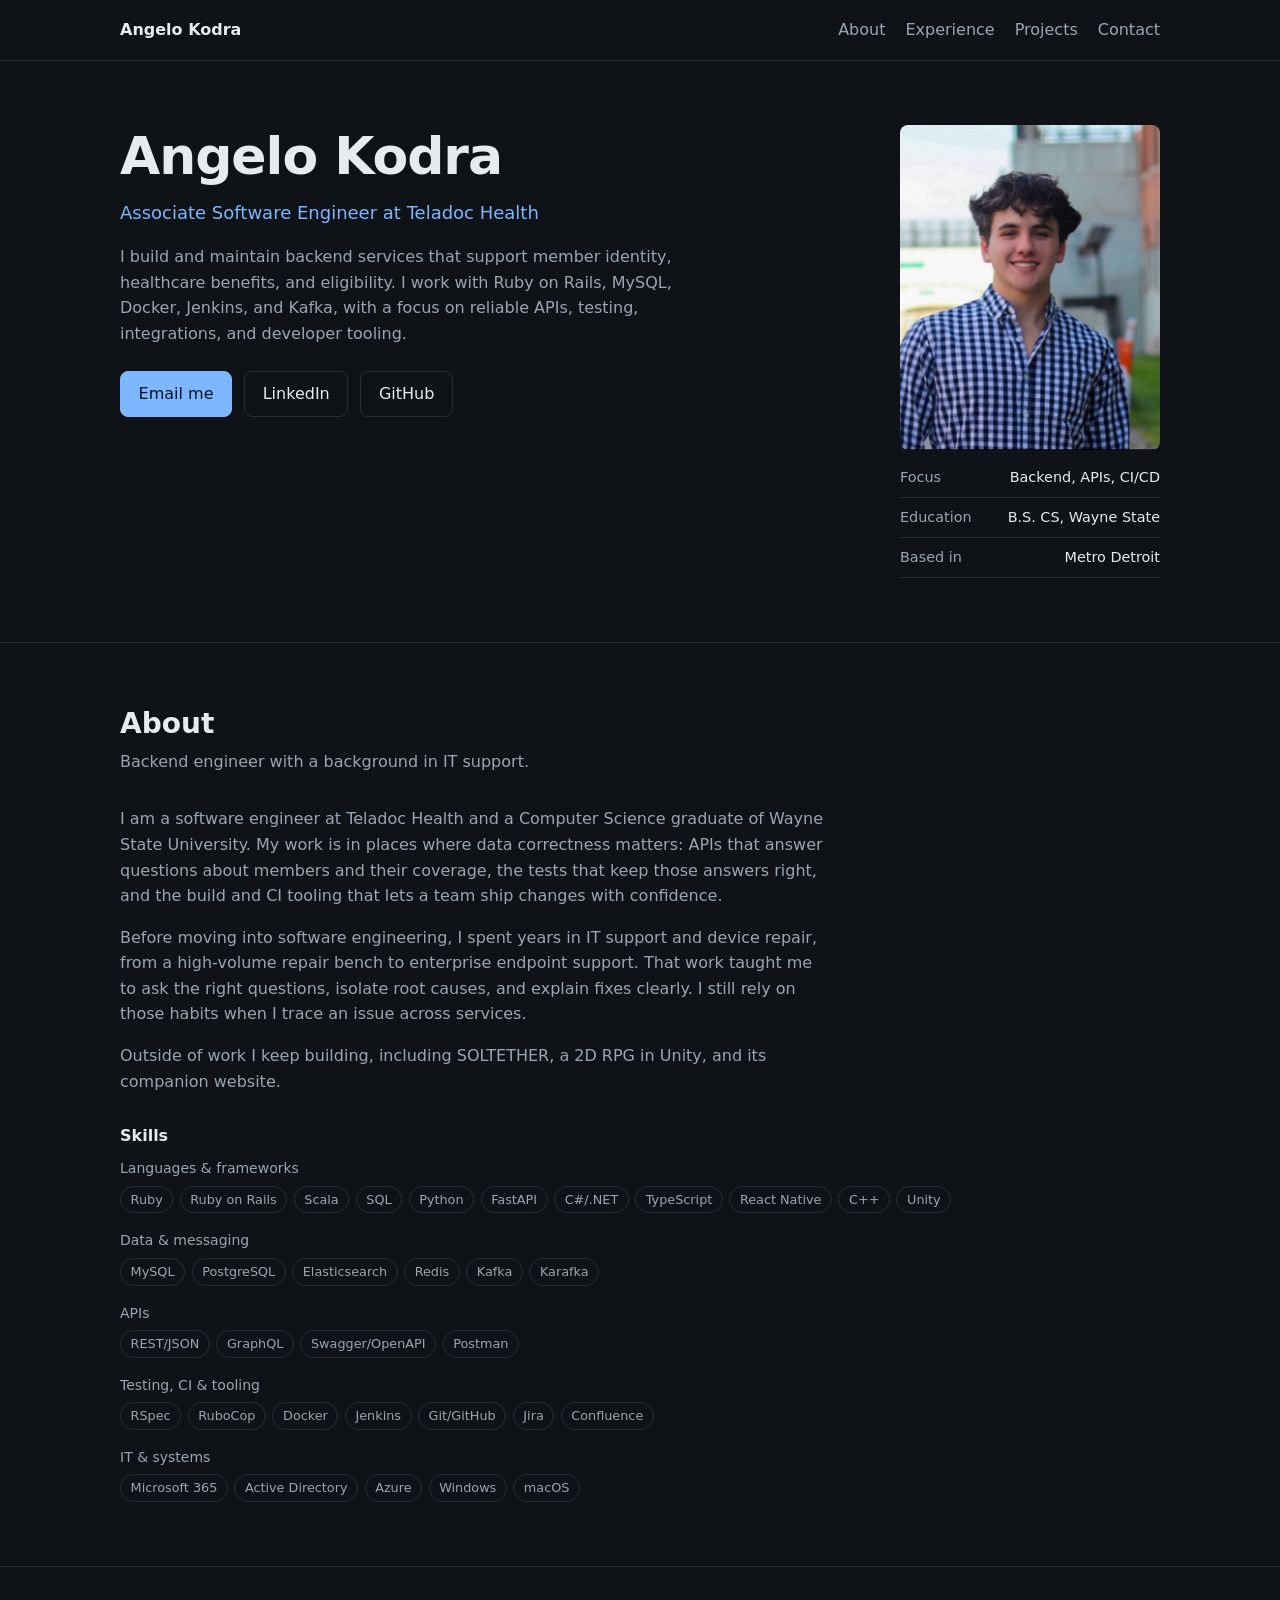
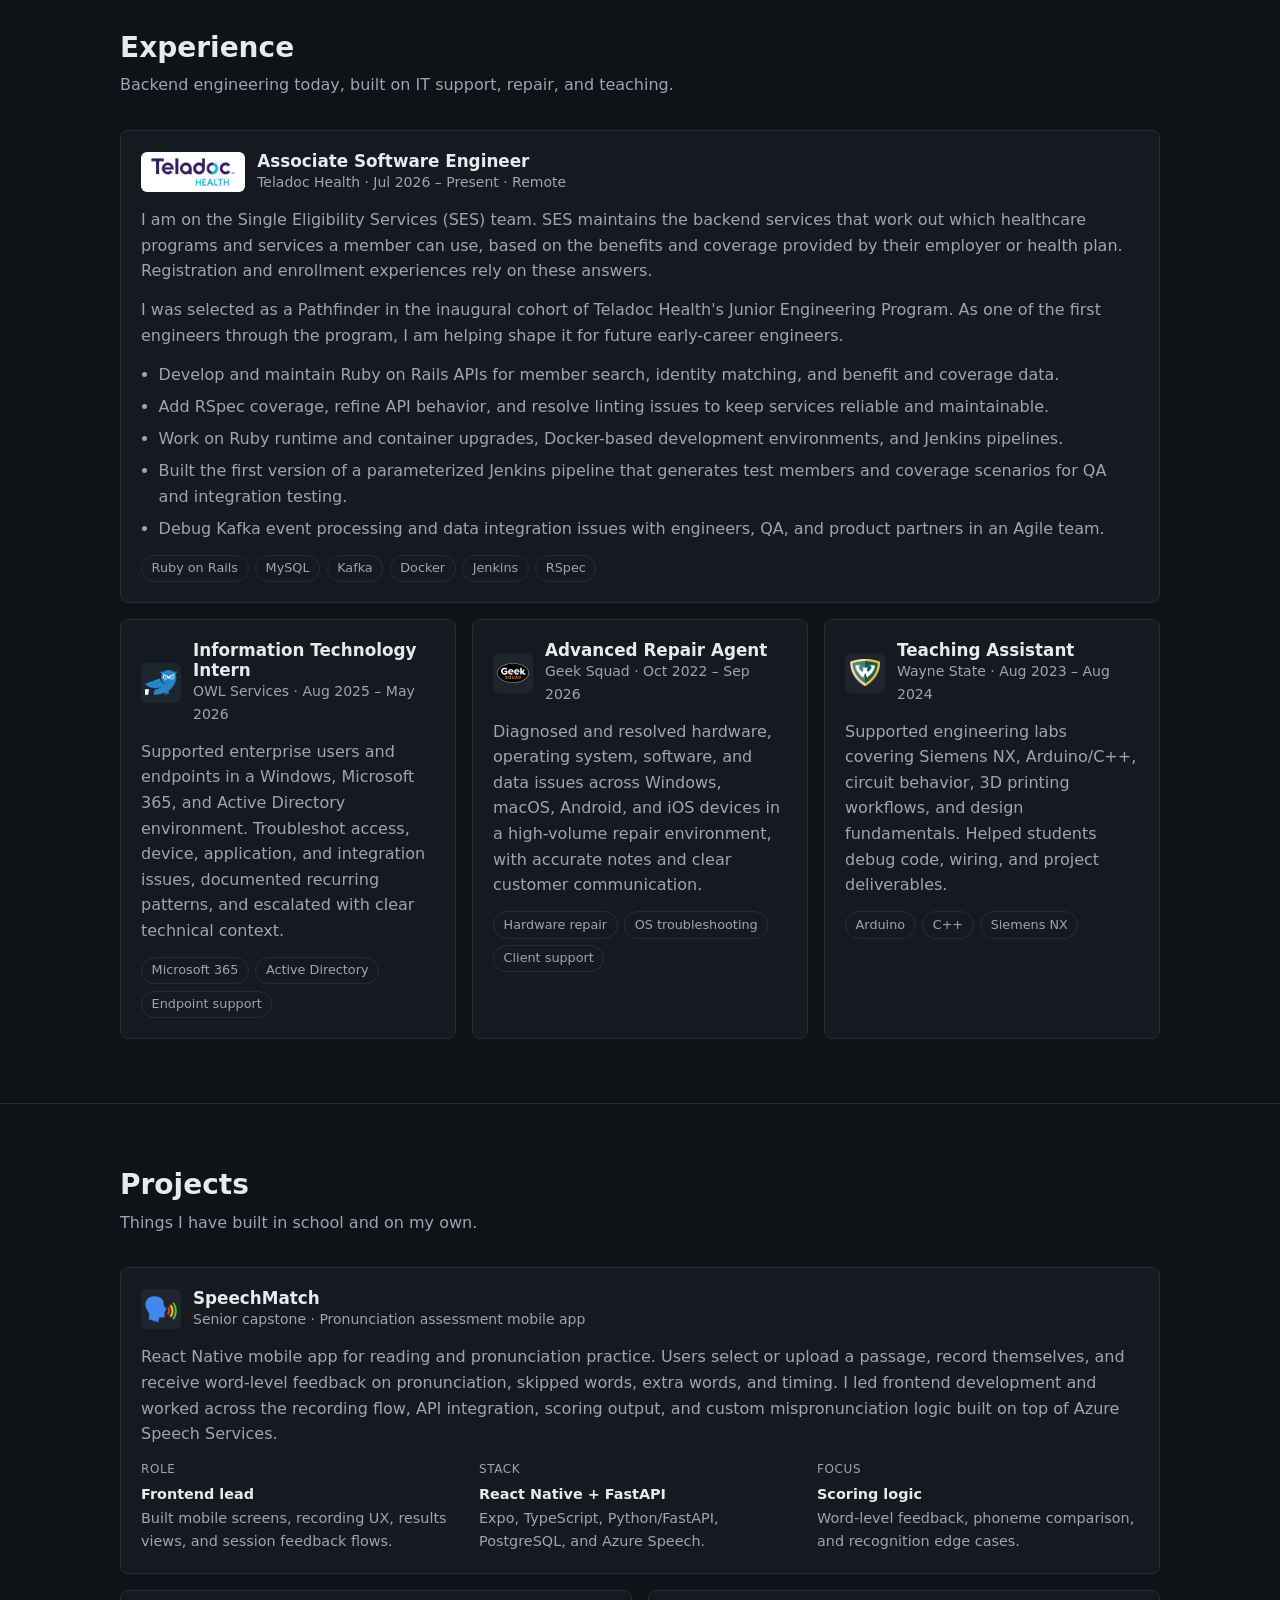
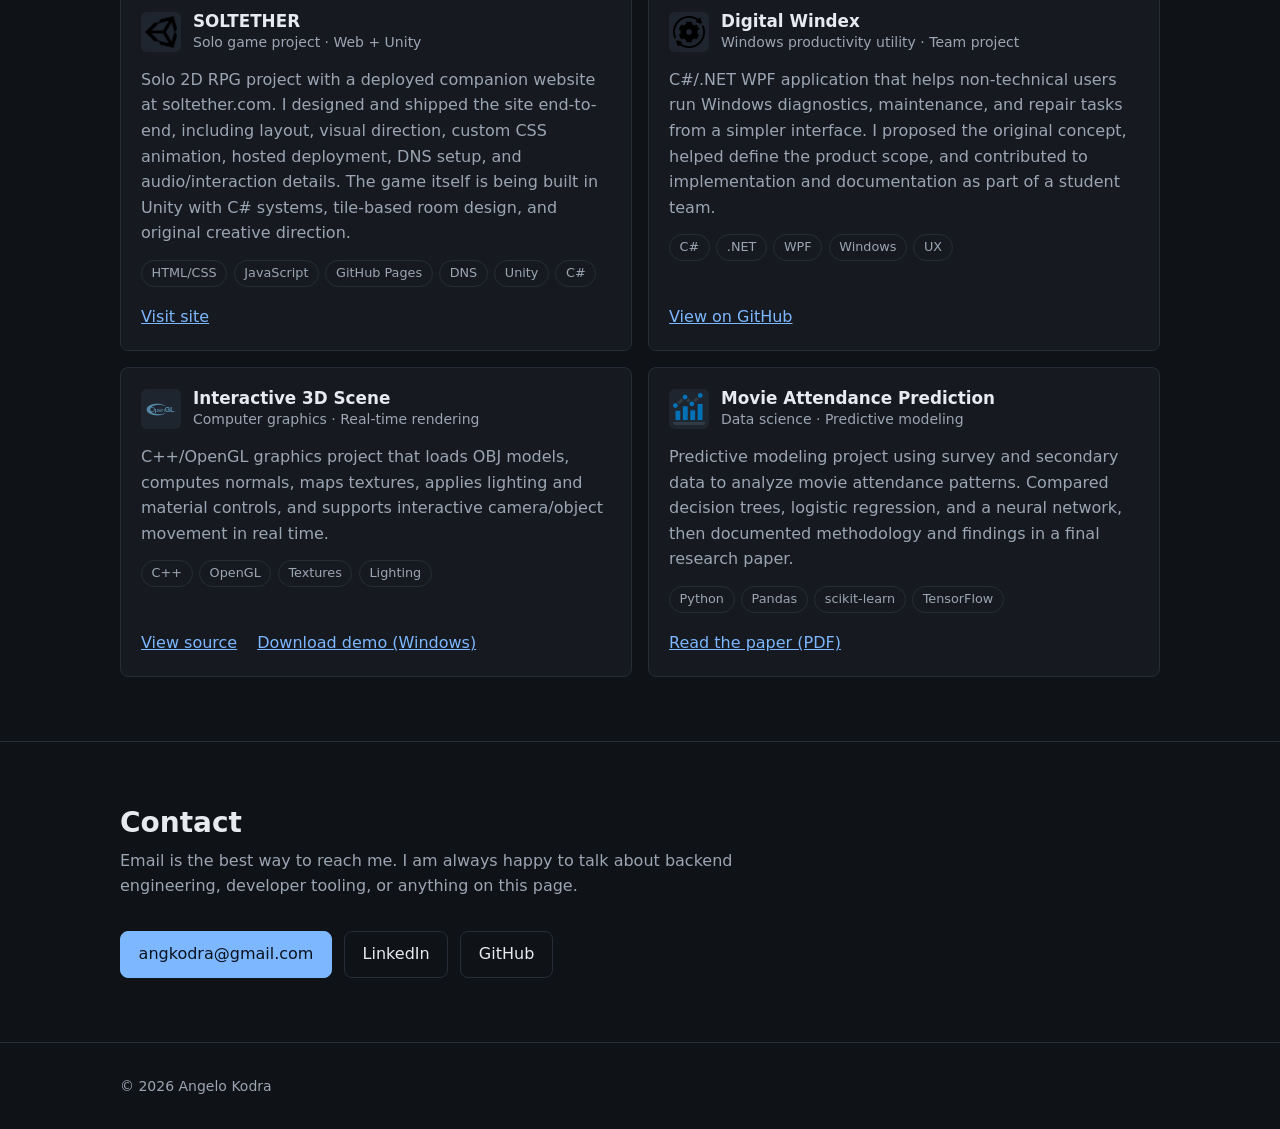
==== commit 23adec40: "Refresh portfolio for Teladoc role Updated the personal site copy to highlight backend engineering w" ====
--- a/index.html
+++ b/index.html
@@ -3,8 +3,8 @@
 <head>
   <meta charset="UTF-8" />
   <meta name="viewport" content="width=device-width, initial-scale=1" />
-  <meta name="description" content="Angelo Kodra portfolio: software engineering, IT support, full-stack projects, endpoint troubleshooting, and Windows/.NET tools." />
-  <title>Angelo Kodra | Software Engineering & IT Portfolio</title>
+  <meta name="description" content="Angelo Kodra, Associate Software Engineer at Teladoc Health. Backend engineering with Ruby on Rails, MySQL, Kafka, Docker, and Jenkins." />
+  <title>Angelo Kodra | Software Engineer</title>
   <link rel="stylesheet" href="styles.css" />
 </head>
 <body>
@@ -27,23 +27,22 @@
       <div class="container hero-grid">
         <div>
           <h1>Angelo Kodra</h1>
-          <p class="role">Computer Science graduate focused on software engineering, IT support, and practical systems troubleshooting.</p>
+          <p class="role">Associate Software Engineer at Teladoc Health</p>
           <p class="hero-copy">
-            I build and support software from both sides: writing full-stack applications, troubleshooting endpoints, repairing devices, and explaining technical issues clearly to real users. I am looking for entry-level software engineering, IT, or technical support roles where I can contribute quickly and keep growing.
+            I build and maintain backend services that support member identity, healthcare benefits, and eligibility. I work with Ruby on Rails, MySQL, Docker, Jenkins, and Kafka, with a focus on reliable APIs, testing, integrations, and developer tooling.
           </p>
           <div class="actions">
-            <a class="btn primary" href="#projects">View projects</a>
-            <a class="btn" href="AngeloKodra.docx" download>Download resume</a>
-            <a class="btn" href="mailto:angkodra@gmail.com">Contact me</a>
+            <a class="btn primary" href="mailto:angkodra@gmail.com">Email me</a>
+            <a class="btn" href="https://www.linkedin.com/in/angelo-kodra-aa08a821b" target="_blank" rel="noopener">LinkedIn</a>
+            <a class="btn" href="https://github.com/anxhk7" target="_blank" rel="noopener">GitHub</a>
           </div>
         </div>
 
         <aside aria-label="Profile">
           <img class="portrait" src="ak-face.jpeg" alt="Angelo Kodra" width="260" height="325" />
           <dl class="facts">
-            <div><dt>Degree</dt><dd>B.S. Computer Science</dd></div>
-            <div><dt>GPA</dt><dd>3.82 / 4.0</dd></div>
-            <div><dt>School</dt><dd>Wayne State University</dd></div>
+            <div><dt>Focus</dt><dd>Backend, APIs, CI/CD</dd></div>
+            <div><dt>Education</dt><dd>B.S. CS, Wayne State</dd></div>
             <div><dt>Based in</dt><dd>Metro Detroit</dd></div>
           </dl>
         </aside>
@@ -53,37 +52,61 @@
     <section class="section" id="about">
       <div class="container">
         <h2>About</h2>
-        <p class="lead">My background combines full-stack development, enterprise IT, hardware repair, and technical teaching.</p>
+        <p class="lead">Backend engineer with a background in IT support.</p>
 
         <div class="prose">
-          <p>I earned my B.S. in Computer Science from Wayne State University and have built projects across mobile, web, desktop, data, and graphics. My strongest work comes from connecting implementation details with the user experience: recording flows, API contracts, database behavior, endpoint issues, and clear documentation.</p>
-          <p>I have also spent years in technical support environments where problems are messy, time-sensitive, and user-facing. That experience made me comfortable asking the right questions, isolating root causes, and explaining fixes without overcomplicating them.</p>
-          <p>I am especially interested in roles where software engineering and IT operations overlap: internal tools, application support, frontend/backend development, systems integration, endpoint support, and automation.</p>
+          <p>I am a software engineer at Teladoc Health and a Computer Science graduate of Wayne State University. My work is in places where data correctness matters: APIs that answer questions about members and their coverage, the tests that keep those answers right, and the build and CI tooling that lets a team ship changes with confidence.</p>
+          <p>Before moving into software engineering, I spent years in IT support and device repair, from a high-volume repair bench to enterprise endpoint support. That work taught me to ask the right questions, isolate root causes, and explain fixes clearly. I still rely on those habits when I trace an issue across services.</p>
+          <p>Outside of work I keep building, including SOLTETHER, a 2D RPG in Unity, and its companion website.</p>
         </div>
 
         <h3 class="subhead">Skills</h3>
-        <ul class="tags">
-          <li>C#</li><li>.NET/WPF</li><li>Python</li><li>FastAPI</li><li>TypeScript</li><li>React Native</li><li>PostgreSQL</li><li>SQL</li><li>C++</li><li>Unity</li><li>Git/GitHub</li><li>Azure</li><li>Microsoft 365</li><li>Active Directory</li>
-        </ul>
+        <dl class="skills">
+          <div><dt>Languages &amp; frameworks</dt><dd><ul class="tags"><li>Ruby</li><li>Ruby on Rails</li><li>Scala</li><li>SQL</li><li>Python</li><li>FastAPI</li><li>C#/.NET</li><li>TypeScript</li><li>React Native</li><li>C++</li><li>Unity</li></ul></dd></div>
+          <div><dt>Data &amp; messaging</dt><dd><ul class="tags"><li>MySQL</li><li>PostgreSQL</li><li>Elasticsearch</li><li>Redis</li><li>Kafka</li><li>Karafka</li></ul></dd></div>
+          <div><dt>APIs</dt><dd><ul class="tags"><li>REST/JSON</li><li>GraphQL</li><li>Swagger/OpenAPI</li><li>Postman</li></ul></dd></div>
+          <div><dt>Testing, CI &amp; tooling</dt><dd><ul class="tags"><li>RSpec</li><li>RuboCop</li><li>Docker</li><li>Jenkins</li><li>Git/GitHub</li><li>Jira</li><li>Confluence</li></ul></dd></div>
+          <div><dt>IT &amp; systems</dt><dd><ul class="tags"><li>Microsoft 365</li><li>Active Directory</li><li>Azure</li><li>Windows</li><li>macOS</li></ul></dd></div>
+        </dl>
       </div>
     </section>
 
     <section class="section" id="experience">
       <div class="container">
         <h2>Experience</h2>
-        <p class="lead">Support, repair, teaching, and software delivery.</p>
+        <p class="lead">Backend engineering today, built on IT support, repair, and teaching.</p>
 
         <div class="cards">
+          <article class="card featured">
+            <div class="card-head">
+              <img class="wordmark" src="icons/teladoc.png" alt="" />
+              <div>
+                <h3>Associate Software Engineer</h3>
+                <p class="meta">Teladoc Health · Jul 2026 – Present · Remote</p>
+              </div>
+            </div>
+            <p>I am on the Single Eligibility Services (SES) team. SES maintains the backend services that work out which healthcare programs and services a member can use, based on the benefits and coverage provided by their employer or health plan. Registration and enrollment experiences rely on these answers.</p>
+            <p>I was selected as a Pathfinder in the inaugural cohort of Teladoc Health's Junior Engineering Program. As one of the first engineers through the program, I am helping shape it for future early-career engineers.</p>
+            <ul class="bullets">
+              <li>Develop and maintain Ruby on Rails APIs for member search, identity matching, and benefit and coverage data.</li>
+              <li>Add RSpec coverage, refine API behavior, and resolve linting issues to keep services reliable and maintainable.</li>
+              <li>Work on Ruby runtime and container upgrades, Docker-based development environments, and Jenkins pipelines.</li>
+              <li>Built the first version of a parameterized Jenkins pipeline that generates test members and coverage scenarios for QA and integration testing.</li>
+              <li>Debug Kafka event processing and data integration issues with engineers, QA, and product partners in an Agile team.</li>
+            </ul>
+            <ul class="tags"><li>Ruby on Rails</li><li>MySQL</li><li>Kafka</li><li>Docker</li><li>Jenkins</li><li>RSpec</li></ul>
+          </article>
+
           <article class="card">
             <div class="card-head">
               <img src="icons/owlservices.png" alt="" />
               <div>
                 <h3>Information Technology Intern</h3>
-                <p class="meta">OWL Services · Aug 2025 – Present</p>
-              </div>
-            </div>
-            <p>Support enterprise users and endpoints across a Windows, Microsoft 365, and Active Directory environment. Troubleshoot access, device, application, and integration issues while documenting patterns and escalating with clear technical context.</p>
-            <ul class="tags"><li>Microsoft 365</li><li>Active Directory</li><li>Endpoint support</li><li>Documentation</li></ul>
+                <p class="meta">OWL Services · Aug 2025 – May 2026</p>
+              </div>
+            </div>
+            <p>Supported enterprise users and endpoints in a Windows, Microsoft 365, and Active Directory environment. Troubleshot access, device, application, and integration issues, documented recurring patterns, and escalated with clear technical context.</p>
+            <ul class="tags"><li>Microsoft 365</li><li>Active Directory</li><li>Endpoint support</li></ul>
           </article>
 
           <article class="card">
@@ -91,10 +114,10 @@
               <img src="icons/geeksquad.png" alt="" />
               <div>
                 <h3>Advanced Repair Agent</h3>
-                <p class="meta">Geek Squad · Oct 2022 – Present</p>
-              </div>
-            </div>
-            <p>Diagnose and resolve hardware, operating system, software, and data issues across Windows, macOS, Android, and iOS devices in a high-volume repair environment, with a focus on accurate notes and clear customer communication.</p>
+                <p class="meta">Geek Squad · Oct 2022 – Sep 2026</p>
+              </div>
+            </div>
+            <p>Diagnosed and resolved hardware, operating system, software, and data issues across Windows, macOS, Android, and iOS devices in a high-volume repair environment, with accurate notes and clear customer communication.</p>
             <ul class="tags"><li>Hardware repair</li><li>OS troubleshooting</li><li>Client support</li></ul>
           </article>
 
@@ -107,7 +130,7 @@
               </div>
             </div>
             <p>Supported engineering labs covering Siemens NX, Arduino/C++, circuit behavior, 3D printing workflows, and design fundamentals. Helped students debug code, wiring, and project deliverables.</p>
-            <ul class="tags"><li>Siemens NX</li><li>Arduino</li><li>C++</li><li>3D printing</li></ul>
+            <ul class="tags"><li>Arduino</li><li>C++</li><li>Siemens NX</li></ul>
           </article>
         </div>
       </div>
@@ -116,7 +139,7 @@
     <section class="section" id="projects">
       <div class="container">
         <h2>Projects</h2>
-        <p class="lead">Full-stack, desktop, graphics, and data work.</p>
+        <p class="lead">Things I have built in school and on my own.</p>
 
         <div class="cards wide">
           <article class="card featured">
@@ -193,7 +216,7 @@
     <section class="section" id="contact">
       <div class="container">
         <h2>Contact</h2>
-        <p class="lead">I am seeking entry-level software engineering, IT support, application support, and technical support roles in Metro Detroit, hybrid, or remote. Reach out if my mix of development, troubleshooting, and user-facing support fits your team.</p>
+        <p class="lead">Email is the best way to reach me. I am always happy to talk about backend engineering, developer tooling, or anything on this page.</p>
         <div class="actions">
           <a class="btn primary" href="mailto:angkodra@gmail.com">angkodra@gmail.com</a>
           <a class="btn" href="https://www.linkedin.com/in/angelo-kodra-aa08a821b" target="_blank" rel="noopener">LinkedIn</a>
--- a/styles.css
+++ b/styles.css
@@ -172,6 +172,7 @@
   background: #1f252e;
   border-radius: 6px;
 }
+.card-head img.wordmark { width: auto; padding: 4px 8px; background: #fff; }
 
 .meta { color: var(--muted); font-size: 0.875rem; }
 
@@ -191,6 +192,12 @@
   font-size: 0.8rem;
 }
 
+.bullets { display: grid; gap: 0.4rem; margin: 0; padding-left: 1.1rem; color: var(--muted); }
+
+.skills { display: grid; gap: 1rem; margin: 0; }
+.skills dt { margin-bottom: 0.4rem; color: var(--muted); font-size: 0.875rem; }
+.skills dd { margin: 0; }
+
 .highlights {
   display: grid;
   grid-template-columns: repeat(auto-fit, minmax(min(220px, 100%), 1fr));
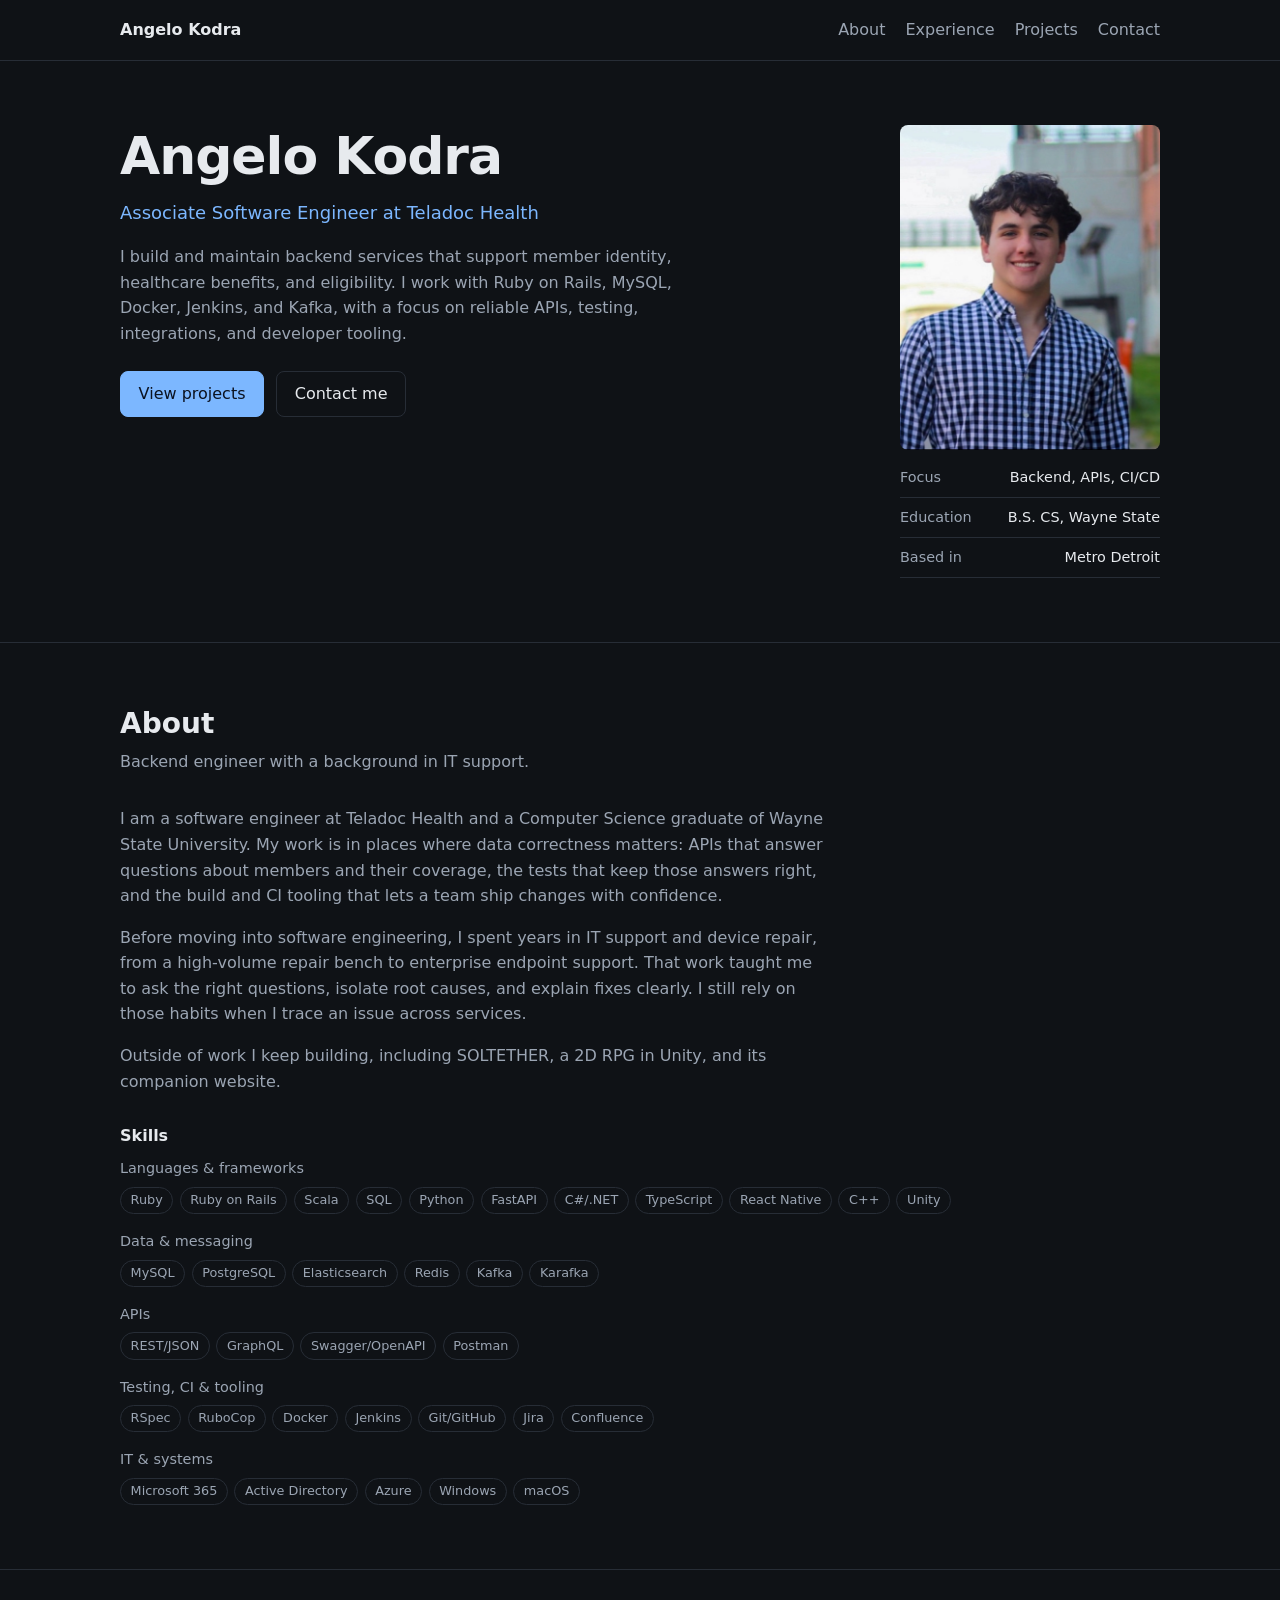
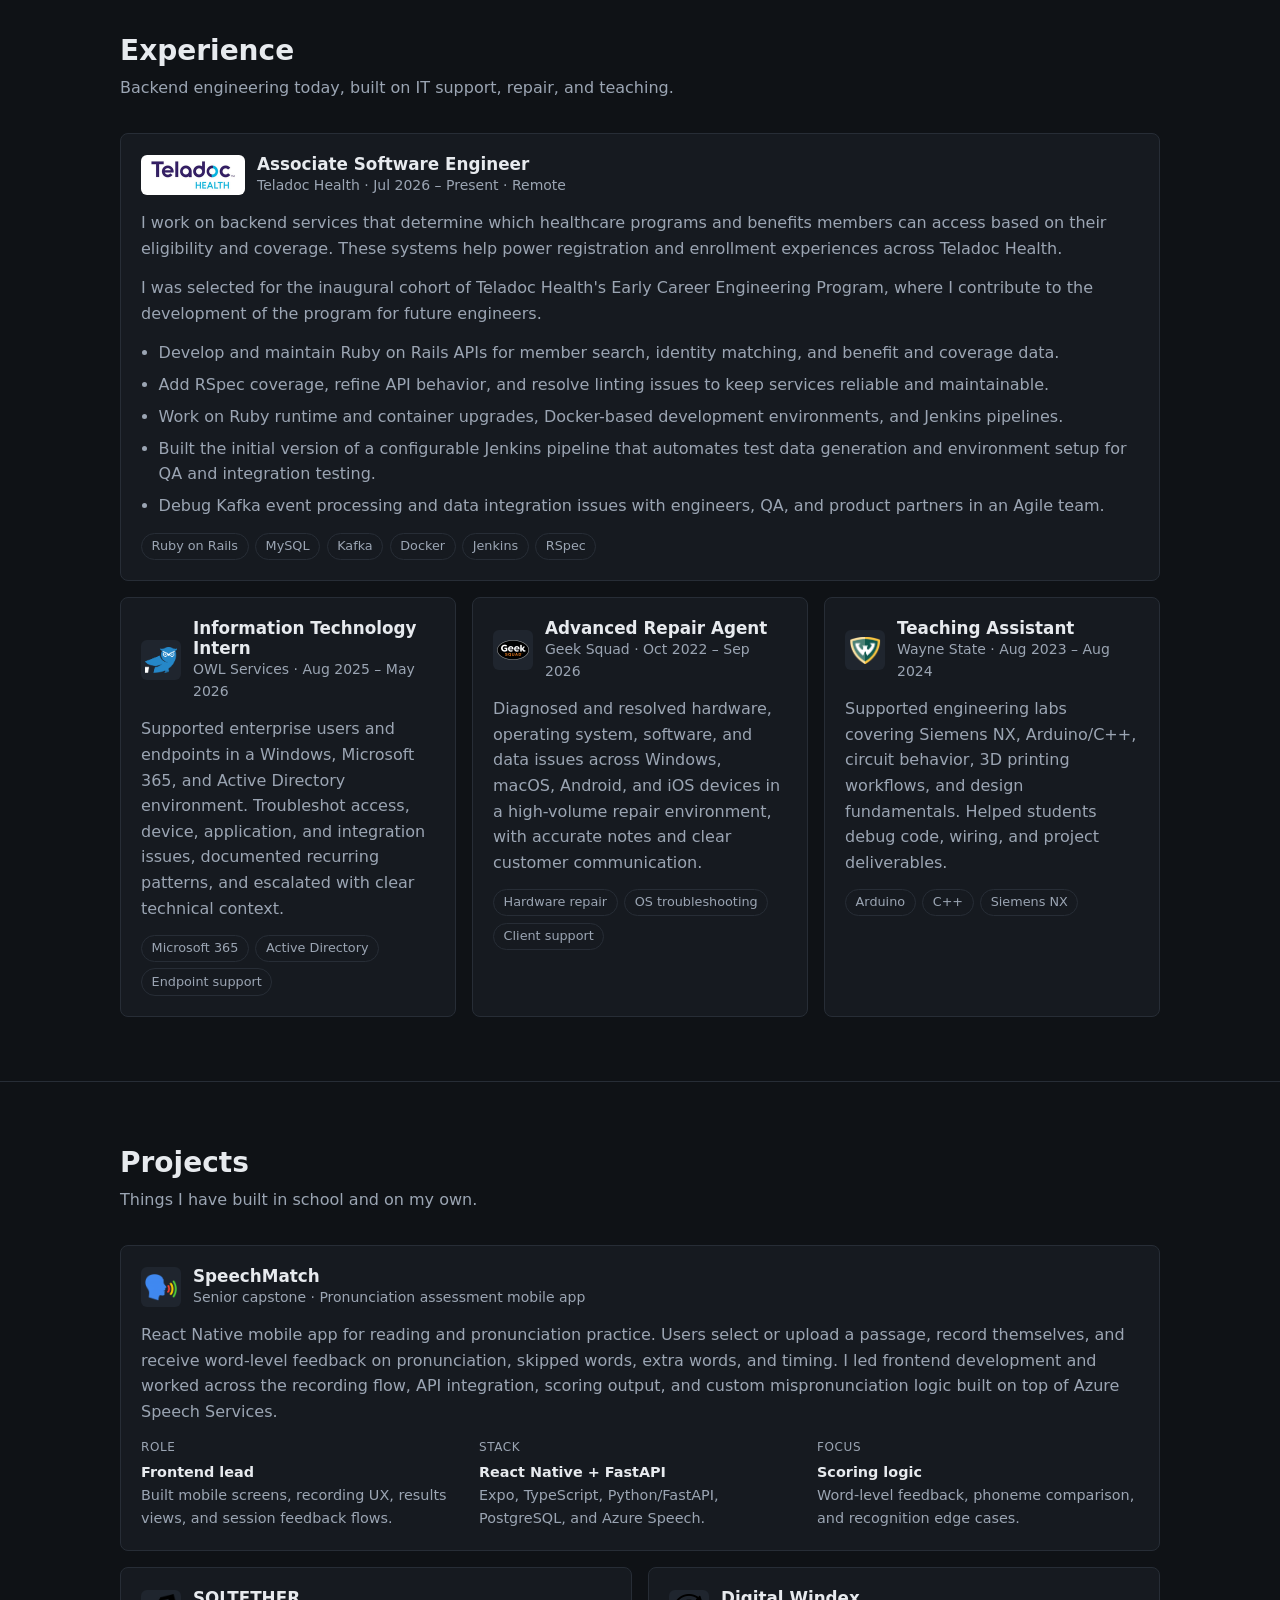
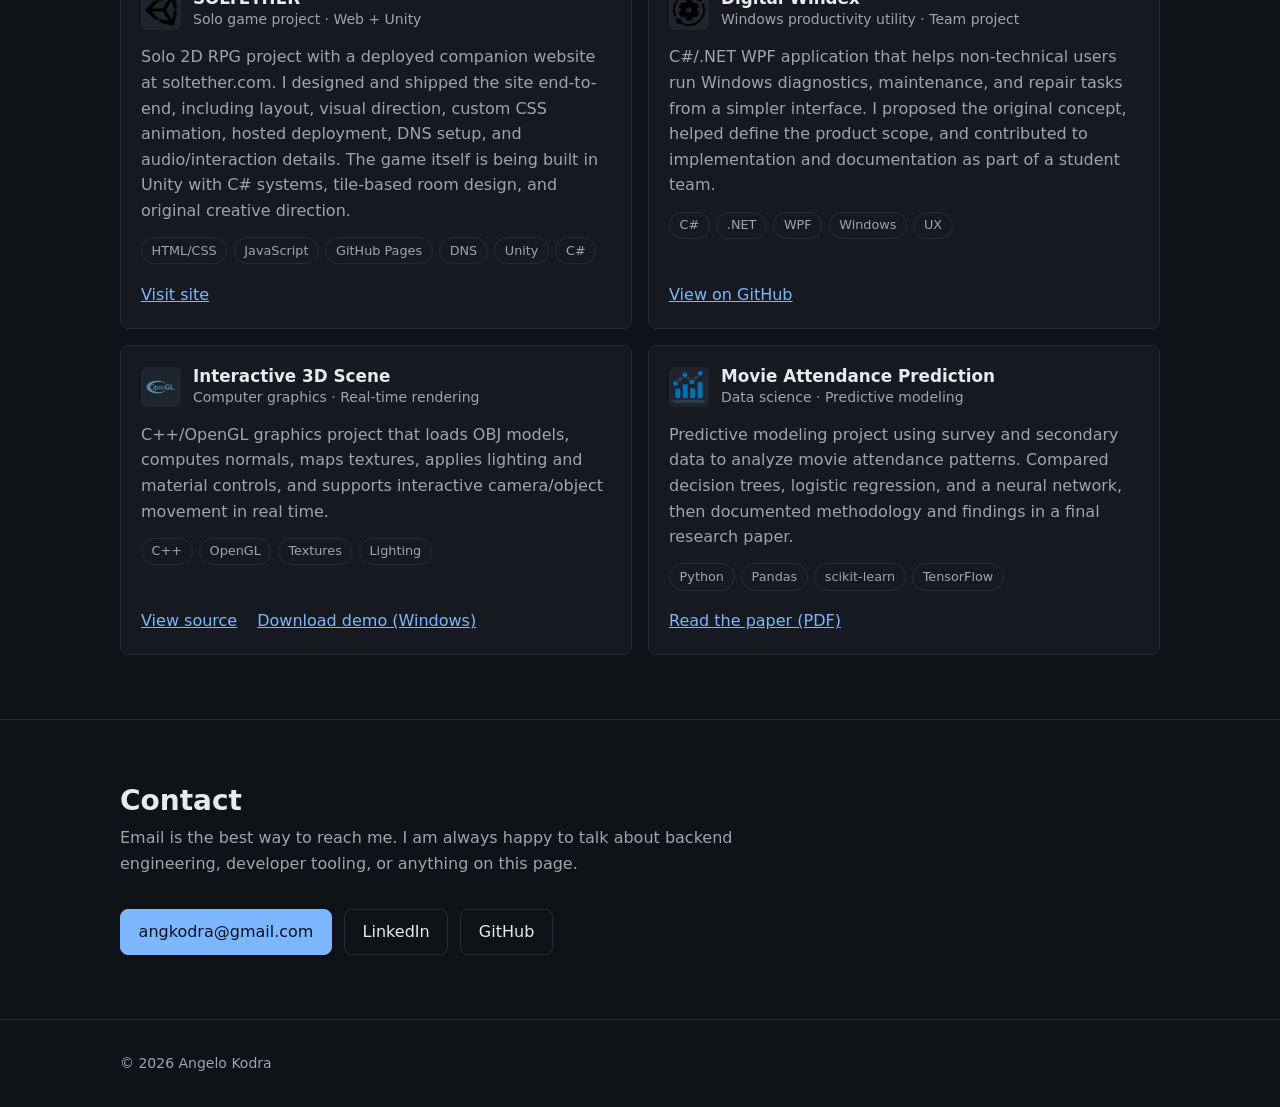
==== commit afa5183b: "Refresh portfolio content and styling This commit swaps the email and social CTAs for section-based " ====
--- a/index.html
+++ b/index.html
@@ -32,9 +32,8 @@
             I build and maintain backend services that support member identity, healthcare benefits, and eligibility. I work with Ruby on Rails, MySQL, Docker, Jenkins, and Kafka, with a focus on reliable APIs, testing, integrations, and developer tooling.
           </p>
           <div class="actions">
-            <a class="btn primary" href="mailto:angkodra@gmail.com">Email me</a>
-            <a class="btn" href="https://www.linkedin.com/in/angelo-kodra-aa08a821b" target="_blank" rel="noopener">LinkedIn</a>
-            <a class="btn" href="https://github.com/anxhk7" target="_blank" rel="noopener">GitHub</a>
+            <a class="btn primary" href="#projects">View projects</a>
+            <a class="btn" href="#contact">Contact me</a>
           </div>
         </div>
 
@@ -79,19 +78,19 @@
         <div class="cards">
           <article class="card featured">
             <div class="card-head">
-              <img class="wordmark" src="icons/teladoc.png" alt="" />
+              <img class="wordmark" src="icons/teladoc.png" alt="" width="176" height="64" />
               <div>
                 <h3>Associate Software Engineer</h3>
                 <p class="meta">Teladoc Health · Jul 2026 – Present · Remote</p>
               </div>
             </div>
-            <p>I am on the Single Eligibility Services (SES) team. SES maintains the backend services that work out which healthcare programs and services a member can use, based on the benefits and coverage provided by their employer or health plan. Registration and enrollment experiences rely on these answers.</p>
-            <p>I was selected as a Pathfinder in the inaugural cohort of Teladoc Health's Junior Engineering Program. As one of the first engineers through the program, I am helping shape it for future early-career engineers.</p>
+            <p>I work on backend services that determine which healthcare programs and benefits members can access based on their eligibility and coverage. These systems help power registration and enrollment experiences across Teladoc Health.</p>
+            <p>I was selected for the inaugural cohort of Teladoc Health's Early Career Engineering Program, where I contribute to the development of the program for future engineers.</p>
             <ul class="bullets">
               <li>Develop and maintain Ruby on Rails APIs for member search, identity matching, and benefit and coverage data.</li>
               <li>Add RSpec coverage, refine API behavior, and resolve linting issues to keep services reliable and maintainable.</li>
               <li>Work on Ruby runtime and container upgrades, Docker-based development environments, and Jenkins pipelines.</li>
-              <li>Built the first version of a parameterized Jenkins pipeline that generates test members and coverage scenarios for QA and integration testing.</li>
+              <li>Built the initial version of a configurable Jenkins pipeline that automates test data generation and environment setup for QA and integration testing.</li>
               <li>Debug Kafka event processing and data integration issues with engineers, QA, and product partners in an Agile team.</li>
             </ul>
             <ul class="tags"><li>Ruby on Rails</li><li>MySQL</li><li>Kafka</li><li>Docker</li><li>Jenkins</li><li>RSpec</li></ul>
--- a/styles.css
+++ b/styles.css
@@ -115,8 +115,10 @@
   padding-bottom: 0.5rem;
   border-bottom: 1px solid var(--border);
 }
-.facts dt { color: var(--muted); }
-.facts dd { margin: 0; text-align: right; }
+/* Shared label/value lists */
+:is(.facts, .skills, .highlights) dt { color: var(--muted); }
+:is(.facts, .skills, .highlights) dd { margin: 0; }
+.facts dd { text-align: right; }
 
 /* Buttons and links */
 .actions { display: flex; flex-wrap: wrap; gap: 0.75rem; margin-top: 1.5rem; }
@@ -172,6 +174,7 @@
   background: #1f252e;
   border-radius: 6px;
 }
+/* Dark wordmark needs a light tile to stay readable */
 .card-head img.wordmark { width: auto; padding: 4px 8px; background: #fff; }
 
 .meta { color: var(--muted); font-size: 0.875rem; }
@@ -195,8 +198,7 @@
 .bullets { display: grid; gap: 0.4rem; margin: 0; padding-left: 1.1rem; color: var(--muted); }
 
 .skills { display: grid; gap: 1rem; margin: 0; }
-.skills dt { margin-bottom: 0.4rem; color: var(--muted); font-size: 0.875rem; }
-.skills dd { margin: 0; }
+.skills dt { margin-bottom: 0.4rem; font-size: 0.9rem; }
 
 .highlights {
   display: grid;
@@ -204,8 +206,8 @@
   gap: 1rem;
   margin: 0;
 }
-.highlights dt { color: var(--muted); font-size: 0.75rem; letter-spacing: 0.05em; text-transform: uppercase; }
-.highlights dd { margin: 0.25rem 0 0; color: var(--muted); font-size: 0.9rem; }
+.highlights dt { font-size: 0.75rem; letter-spacing: 0.05em; text-transform: uppercase; }
+.highlights dd { margin-top: 0.25rem; color: var(--muted); font-size: 0.9rem; }
 .highlights strong { display: block; color: var(--text); font-weight: 600; }
 
 /* Footer */
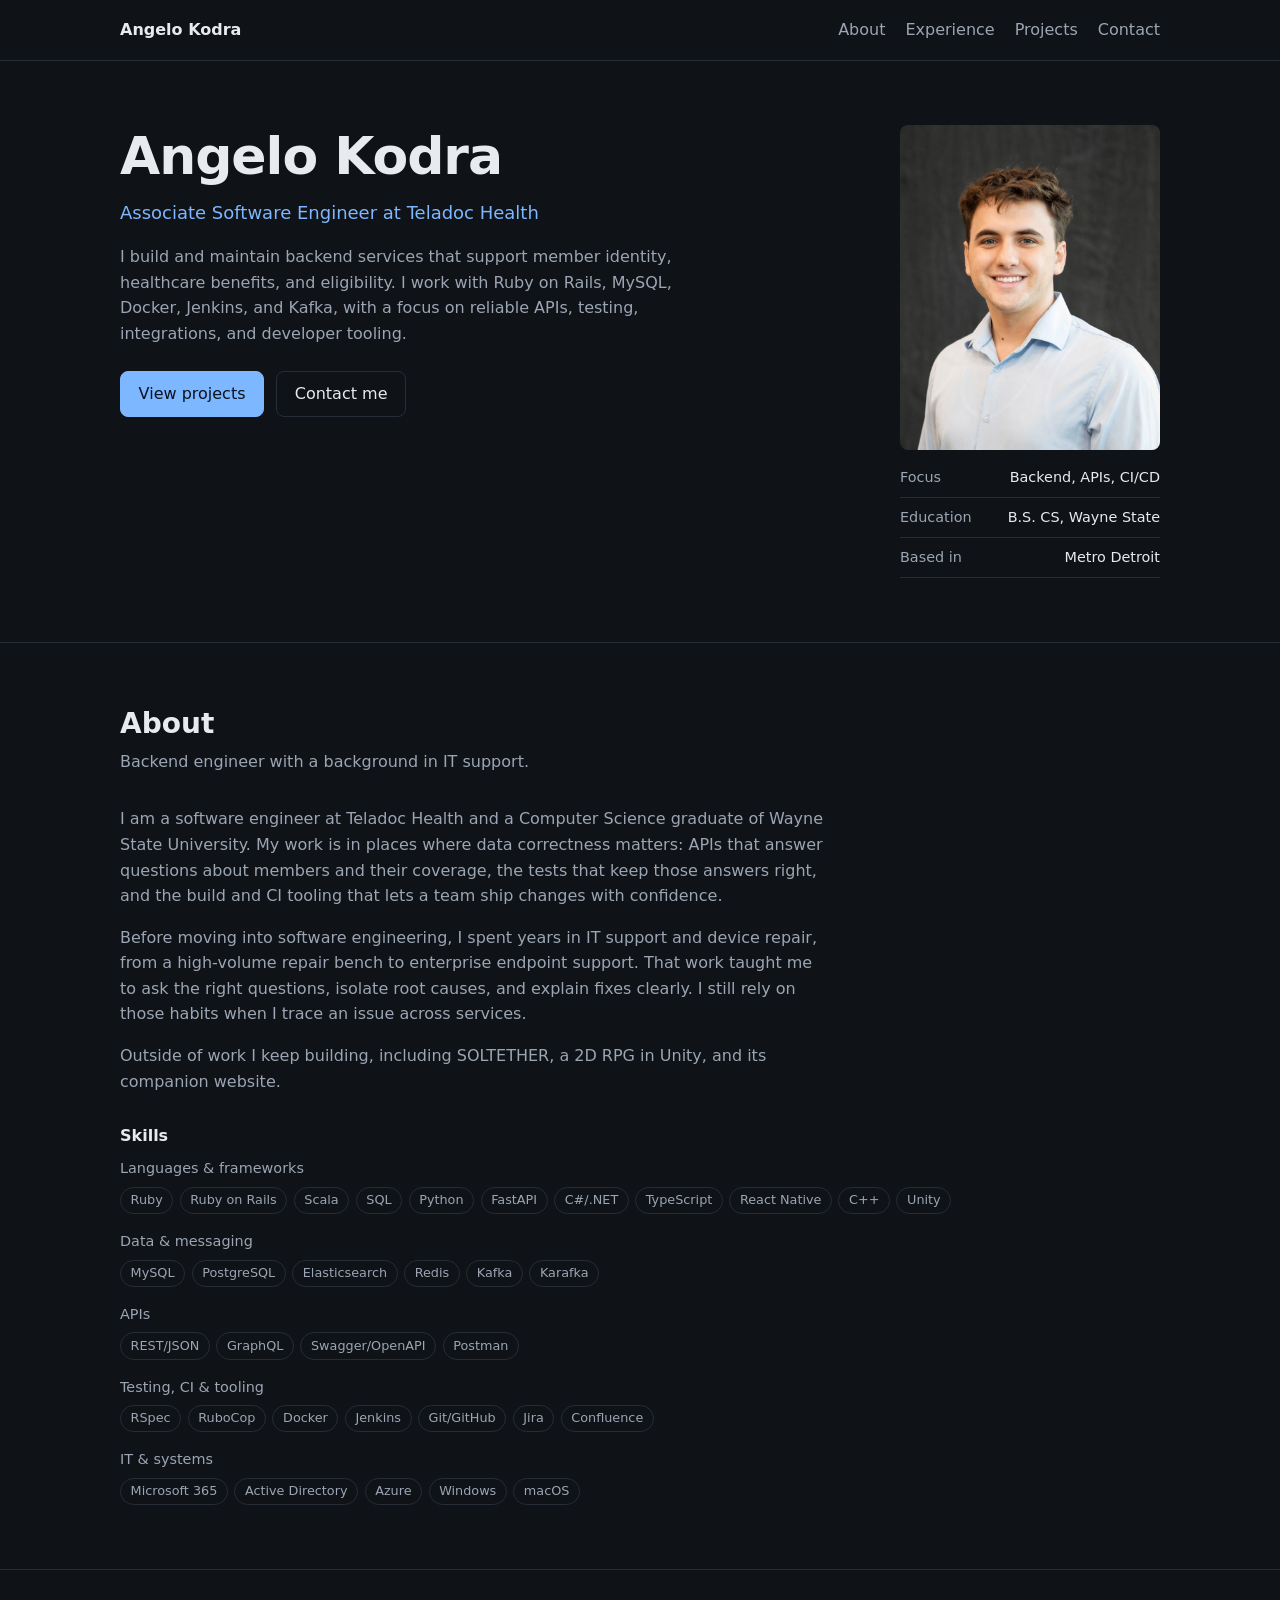
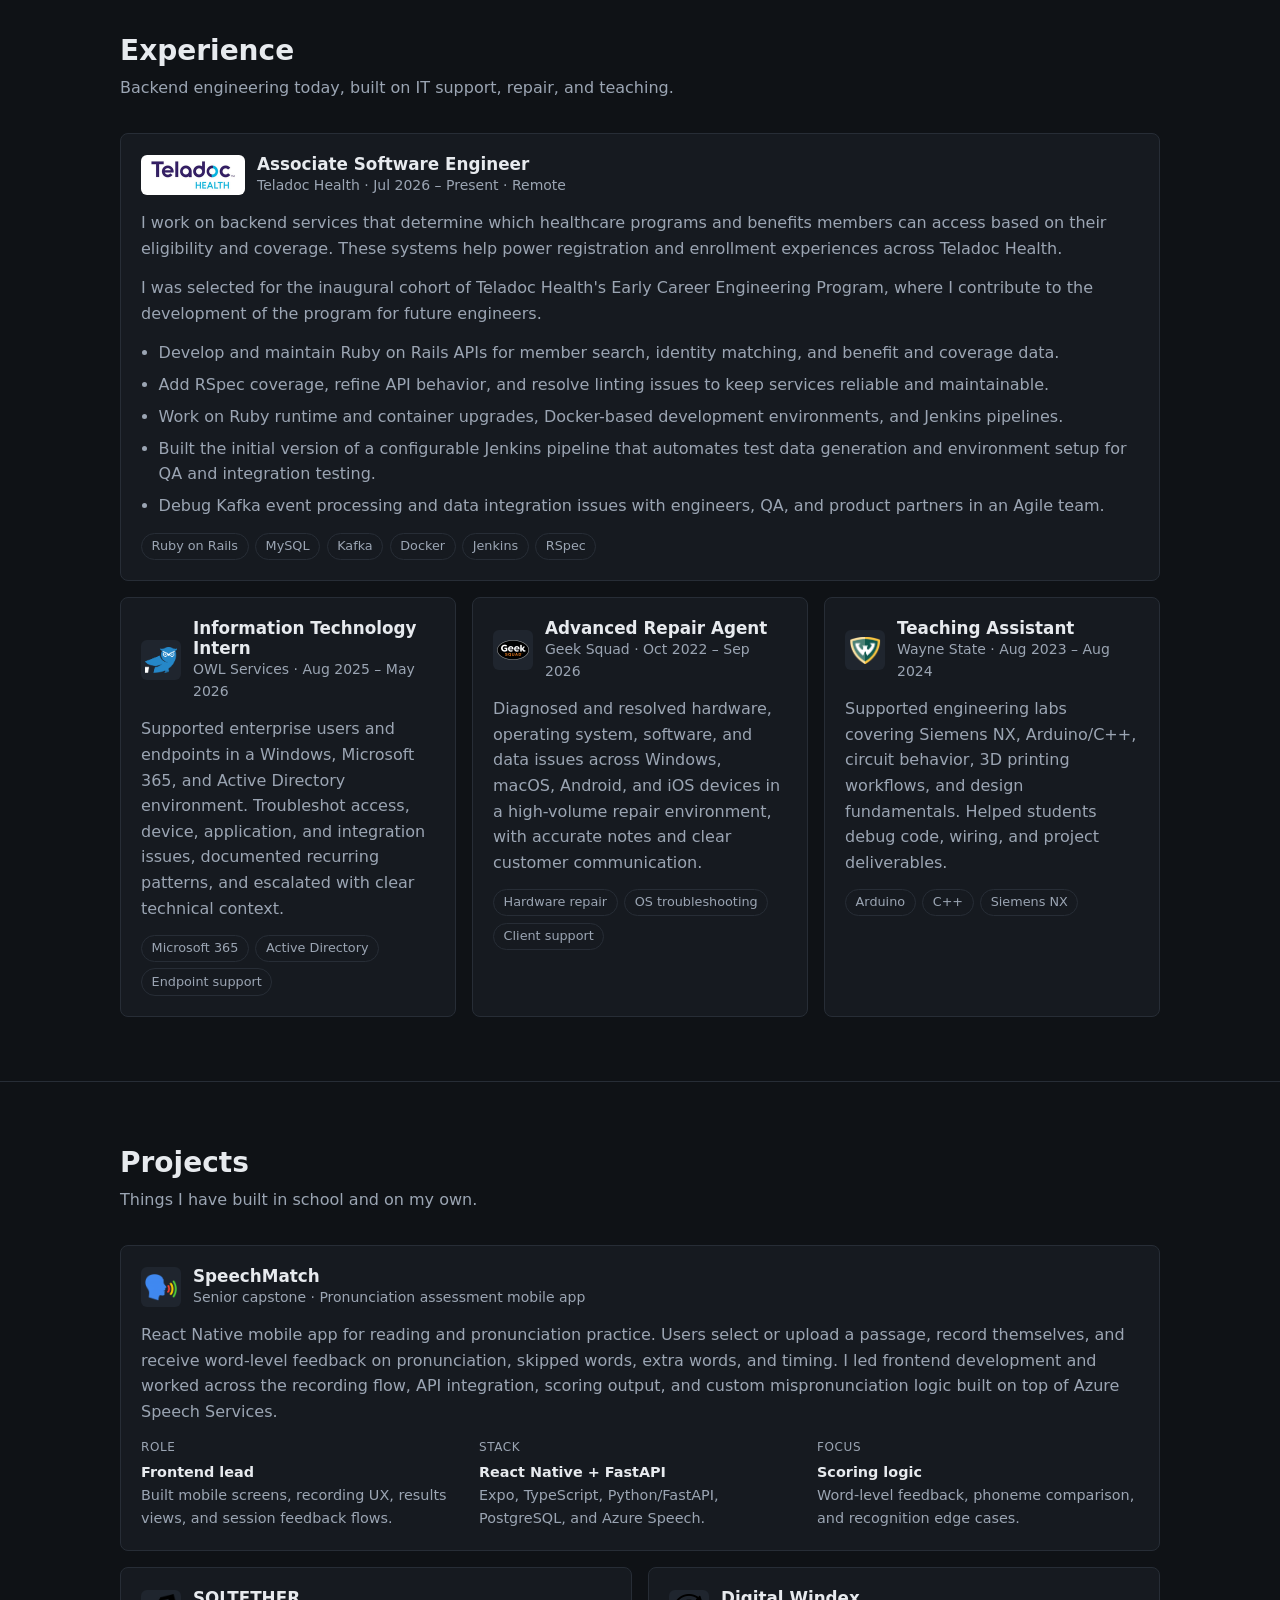
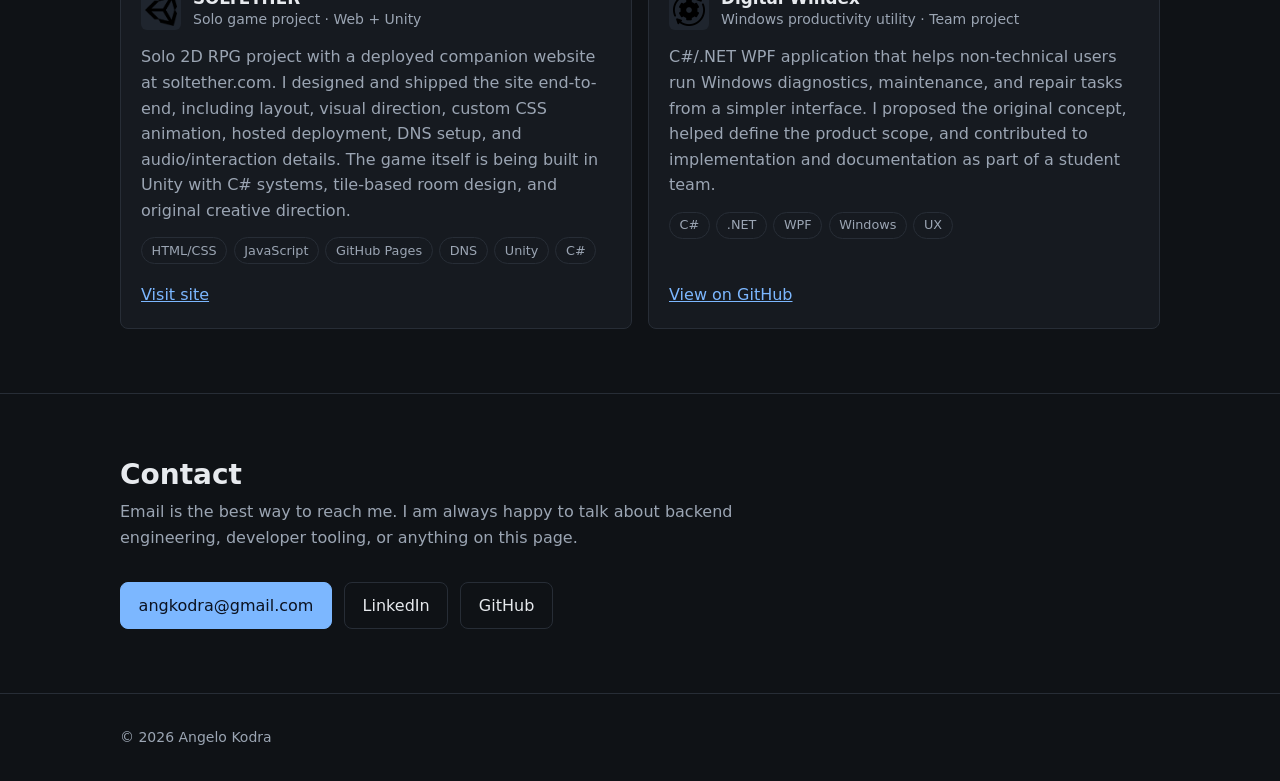
==== commit dff61c90: "Remove archived coursework projects Remove the 3D scene and movie prediction project cards and their" ====
--- a/index.html
+++ b/index.html
@@ -182,32 +182,6 @@
             <ul class="tags"><li>C#</li><li>.NET</li><li>WPF</li><li>Windows</li><li>UX</li></ul>
             <p class="links"><a href="https://github.com/WSU-4110/Digital-Windex" target="_blank" rel="noopener">View on GitHub</a></p>
           </article>
-
-          <article class="card">
-            <div class="card-head">
-              <img src="icons/opengl.png" alt="" />
-              <div>
-                <h3>Interactive 3D Scene</h3>
-                <p class="meta">Computer graphics · Real-time rendering</p>
-              </div>
-            </div>
-            <p>C++/OpenGL graphics project that loads OBJ models, computes normals, maps textures, applies lighting and material controls, and supports interactive camera/object movement in real time.</p>
-            <ul class="tags"><li>C++</li><li>OpenGL</li><li>Textures</li><li>Lighting</li></ul>
-            <p class="links"><a href="Assignment3_AK.cpp" download>View source</a><a href="Assignment3_AK.exe" download>Download demo (Windows)</a></p>
-          </article>
-
-          <article class="card">
-            <div class="card-head">
-              <img src="icons/data.png" alt="" />
-              <div>
-                <h3>Movie Attendance Prediction</h3>
-                <p class="meta">Data science · Predictive modeling</p>
-              </div>
-            </div>
-            <p>Predictive modeling project using survey and secondary data to analyze movie attendance patterns. Compared decision trees, logistic regression, and a neural network, then documented methodology and findings in a final research paper.</p>
-            <ul class="tags"><li>Python</li><li>Pandas</li><li>scikit-learn</li><li>TensorFlow</li></ul>
-            <p class="links"><a href="BE2100_G08_FinalPaper.pdf" target="_blank" rel="noopener">Read the paper (PDF)</a></p>
-          </article>
         </div>
       </div>
     </section>
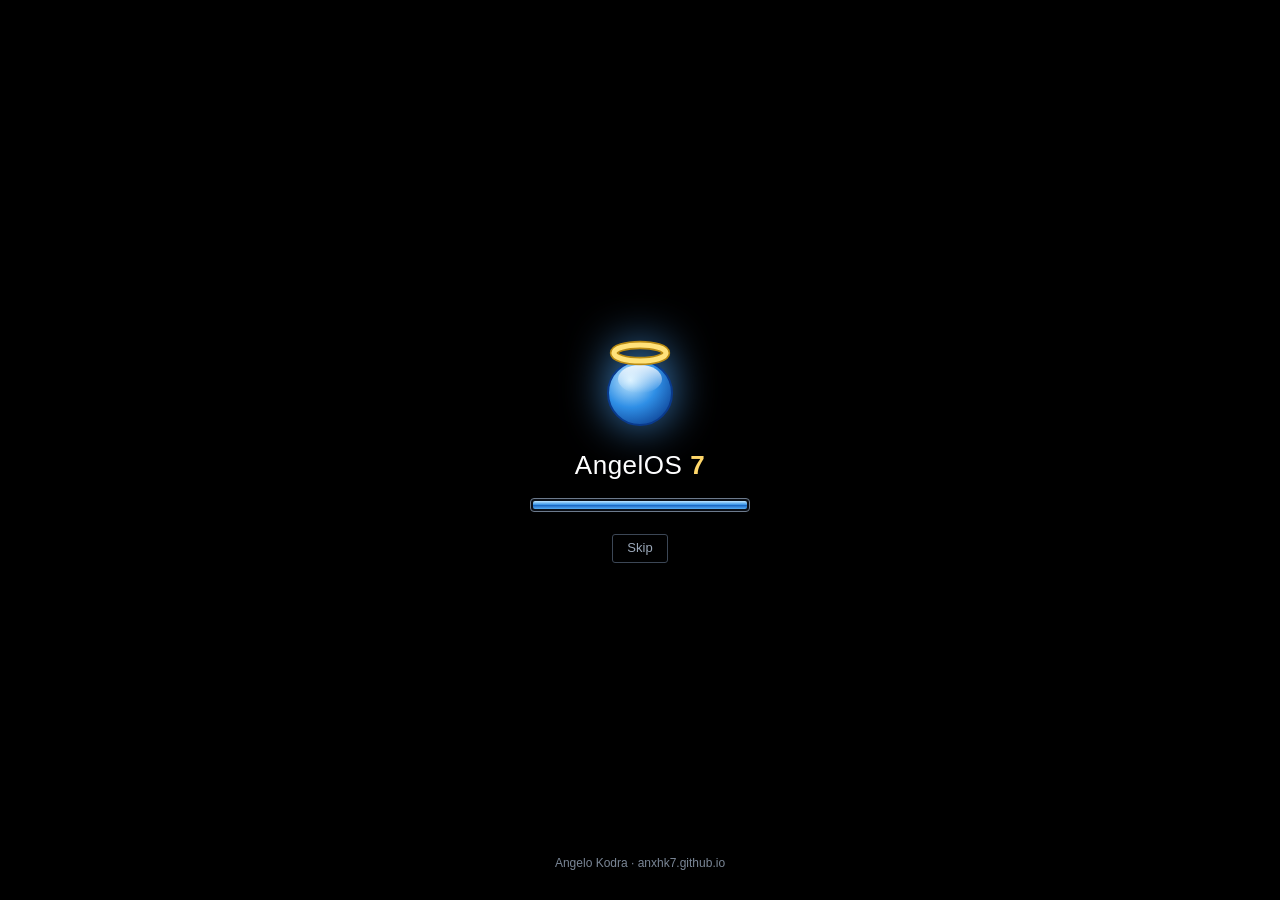
==== commit 46725ec8: "Add AngelOS desktop portfolio experience Rework the homepage as an interactive desktop with a boot a" ====
--- a/index.html
+++ b/index.html
@@ -4,203 +4,141 @@
   <meta charset="UTF-8" />
   <meta name="viewport" content="width=device-width, initial-scale=1" />
   <meta name="description" content="Angelo Kodra, Associate Software Engineer at Teladoc Health. Backend engineering with Ruby on Rails, MySQL, Kafka, Docker, and Jenkins." />
-  <title>Angelo Kodra | Software Engineer</title>
-  <link rel="stylesheet" href="styles.css" />
+  <title>Angelo Kodra | AngelOS</title>
+  <noscript><meta http-equiv="refresh" content="0; url=classic.html" /></noscript>
+  <link rel="icon" href="data:image/svg+xml,%3Csvg xmlns='http://www.w3.org/2000/svg' viewBox='0 0 48 48'%3E%3Ccircle cx='24' cy='28' r='16' fill='%232f8fe6' stroke='%230a3a8c' stroke-width='2'/%3E%3Cellipse cx='24' cy='21' rx='10' ry='6' fill='%23fff' opacity='.55'/%3E%3Cellipse cx='24' cy='8' rx='13' ry='4' fill='none' stroke='%23f2c230' stroke-width='4'/%3E%3C/svg%3E" />
+  <link rel="stylesheet" href="os/os.css" />
 </head>
-<body>
-  <a class="skip-link" href="#main">Skip to content</a>
+<body data-stage="boot">
+  <h1 class="sr-only">Angelo Kodra, Software Engineer</h1>
+  <noscript><p class="nojs"><a href="classic.html">Open the classic version of this site.</a></p></noscript>
 
-  <header class="site-header">
-    <nav class="container nav" aria-label="Primary">
-      <a class="brand" href="#home">Angelo Kodra</a>
-      <ul>
-        <li><a href="#about">About</a></li>
-        <li><a href="#experience">Experience</a></li>
-        <li><a href="#projects">Projects</a></li>
-        <li><a href="#contact">Contact</a></li>
-      </ul>
+  <svg width="0" height="0" style="position:absolute" aria-hidden="true" focusable="false">
+    <defs>
+      <linearGradient id="g-fold" x1="0" y1="0" x2="0" y2="1"><stop offset="0" stop-color="#fff0b0"/><stop offset="1" stop-color="#f2b632"/></linearGradient>
+      <linearGradient id="g-foldb" x1="0" y1="0" x2="0" y2="1"><stop offset="0" stop-color="#e9b033"/><stop offset="1" stop-color="#c88a12"/></linearGradient>
+      <linearGradient id="g-page" x1="0" y1="0" x2="0" y2="1"><stop offset="0" stop-color="#ffffff"/><stop offset="1" stop-color="#dbe5f1"/></linearGradient>
+      <linearGradient id="g-blue" x1="0" y1="0" x2="0" y2="1"><stop offset="0" stop-color="#86ccff"/><stop offset="1" stop-color="#1560bd"/></linearGradient>
+      <linearGradient id="g-dark" x1="0" y1="0" x2="0" y2="1"><stop offset="0" stop-color="#454e5e"/><stop offset="1" stop-color="#0d1117"/></linearGradient>
+      <linearGradient id="g-steel" x1="0" y1="0" x2="0" y2="1"><stop offset="0" stop-color="#f6f8fa"/><stop offset="1" stop-color="#97a5b4"/></linearGradient>
+      <linearGradient id="g-green" x1="0" y1="0" x2="0" y2="1"><stop offset="0" stop-color="#b9f08c"/><stop offset="1" stop-color="#3a9a1e"/></linearGradient>
+      <linearGradient id="g-gloss" x1="0" y1="0" x2="0" y2="1"><stop offset="0" stop-color="#fff" stop-opacity=".85"/><stop offset="1" stop-color="#fff" stop-opacity="0"/></linearGradient>
+      <radialGradient id="g-orb" cx=".35" cy=".3" r=".85"><stop offset="0" stop-color="#c9ecff"/><stop offset=".5" stop-color="#2f8fe6"/><stop offset="1" stop-color="#0a3a8c"/></radialGradient>
+    </defs>
+    <symbol id="i-folder" viewBox="0 0 48 48">
+      <path d="M4 12a3 3 0 0 1 3-3h11l4 5h19a3 3 0 0 1 3 3v21a3 3 0 0 1-3 3H7a3 3 0 0 1-3-3z" fill="url(#g-foldb)" stroke="#a36f08"/>
+      <path d="M4 20a3 3 0 0 1 3-3h34a3 3 0 0 1 3 3v18a3 3 0 0 1-3 3H7a3 3 0 0 1-3-3z" fill="url(#g-fold)" stroke="#b8830d"/>
+      <path d="M6 20a1.5 1.5 0 0 1 1.5-1.500h33A1.5 1.5 0 0 1 42 20v6c-12 3-24 3-36 0z" fill="#fff" opacity=".4"/>
+    </symbol>
+    <symbol id="i-txt" viewBox="0 0 48 48">
+      <path d="M10 4h20l8 8v30a2 2 0 0 1-2 2H10a2 2 0 0 1-2-2V6a2 2 0 0 1 2-2z" fill="url(#g-page)" stroke="#7d8ea3"/>
+      <path d="M30 4v8h8z" fill="#c5d2e0" stroke="#7d8ea3" stroke-linejoin="round"/>
+      <path d="M14 20h20M14 26h20M14 32h13" stroke="#6f86a3" stroke-width="2" stroke-linecap="round"/>
+    </symbol>
+    <symbol id="i-img" viewBox="0 0 48 48">
+      <path d="M10 4h20l8 8v30a2 2 0 0 1-2 2H10a2 2 0 0 1-2-2V6a2 2 0 0 1 2-2z" fill="url(#g-page)" stroke="#7d8ea3"/>
+      <path d="M30 4v8h8z" fill="#c5d2e0" stroke="#7d8ea3" stroke-linejoin="round"/>
+      <rect x="13" y="19" width="22" height="18" fill="url(#g-blue)" stroke="#1560bd"/>
+      <circle cx="29" cy="24" r="2.5" fill="#ffe066"/>
+      <path d="M13 37l8-9 6 6 3-3 5 6z" fill="url(#g-green)"/>
+    </symbol>
+    <symbol id="i-url" viewBox="0 0 48 48">
+      <circle cx="24" cy="24" r="19" fill="url(#g-orb)" stroke="#0a3a8c"/>
+      <g fill="none" stroke="#fff" stroke-opacity=".65" stroke-width="1.5"><ellipse cx="24" cy="24" rx="8" ry="19"/><path d="M5 24h38M8 14h32M8 34h32"/></g>
+      <ellipse cx="24" cy="14" rx="13" ry="8" fill="url(#g-gloss)" opacity=".7"/>
+    </symbol>
+    <symbol id="i-term" viewBox="0 0 48 48">
+      <rect x="4" y="8" width="40" height="32" rx="4" fill="url(#g-dark)" stroke="#000"/>
+      <path d="M5 12a3 3 0 0 1 3-3h32a3 3 0 0 1 3 3v8c-13 3-25 3-38 0z" fill="#fff" opacity=".12"/>
+      <path d="M11 19l7 5-7 5M22 31h10" fill="none" stroke="#7dff9a" stroke-width="2.6" stroke-linecap="round" stroke-linejoin="round"/>
+    </symbol>
+    <symbol id="i-code" viewBox="0 0 48 48">
+      <rect x="4" y="4" width="40" height="40" rx="9" fill="url(#g-blue)" stroke="#0a3a8c"/>
+      <path d="M19 16l-8 8 8 8M29 16l8 8-8 8" fill="none" stroke="#fff" stroke-width="3.2" stroke-linecap="round" stroke-linejoin="round"/>
+      <path d="M5 13a8 8 0 0 1 8-8h22a8 8 0 0 1 8 8v8c-13 4-25 4-38 0z" fill="url(#g-gloss)" opacity=".55"/>
+    </symbol>
+    <symbol id="i-pc" viewBox="0 0 48 48">
+      <path d="M19 33h10l2 6H17z" fill="url(#g-steel)" stroke="#5d6b7a"/>
+      <rect x="12" y="39" width="24" height="4" rx="2" fill="url(#g-steel)" stroke="#5d6b7a"/>
+      <rect x="4" y="6" width="40" height="28" rx="3" fill="url(#g-steel)" stroke="#5d6b7a"/>
+      <rect x="7.500" y="9.500" width="33" height="21" fill="url(#g-orb)" stroke="#0a3a8c"/>
+      <path d="M8 10h32v8c-11 4-21 4-32 0z" fill="#fff" opacity=".28"/>
+    </symbol>
+    <symbol id="i-mail" viewBox="0 0 48 48">
+      <rect x="4" y="10" width="40" height="28" rx="3" fill="url(#g-page)" stroke="#7d8ea3"/>
+      <path d="M5 12l19 15 19-15" fill="none" stroke="#4f7ab3" stroke-width="2.2" stroke-linejoin="round"/>
+      <path d="M5 36l13-12M43 36L30 24" fill="none" stroke="#a9b9cc" stroke-width="1.5"/>
+    </symbol>
+    <symbol id="i-gear" viewBox="0 0 48 48">
+      <circle cx="24" cy="24" r="16" fill="none" stroke="#7b8998" stroke-width="8" stroke-dasharray="6.4 6.166"/>
+      <circle cx="24" cy="24" r="14" fill="url(#g-steel)" stroke="#5d6b7a"/>
+      <circle cx="24" cy="24" r="5.500" fill="#e9eef3" stroke="#5d6b7a" stroke-width="2"/>
+    </symbol>
+    <symbol id="i-bin" viewBox="0 0 48 48">
+      <path d="M12 14h24l-2.500 27a2 2 0 0 1-2 2h-15a2 2 0 0 1-2-2z" fill="url(#g-steel)" fill-opacity=".85" stroke="#5d6b7a"/>
+      <path d="M19 20l1 17M24 20v17M29 20l-1 17" stroke="#6b7a8a" stroke-width="1.6" stroke-linecap="round"/>
+      <rect x="9" y="9" width="30" height="5" rx="2" fill="url(#g-steel)" stroke="#5d6b7a"/>
+      <rect x="20" y="5" width="8" height="4" rx="1.5" fill="url(#g-steel)" stroke="#5d6b7a"/>
+    </symbol>
+    <symbol id="i-web" viewBox="0 0 48 48">
+      <rect x="4" y="7" width="40" height="34" rx="3" fill="url(#g-page)" stroke="#7d8ea3"/>
+      <path d="M4 10a3 3 0 0 1 3-3h34a3 3 0 0 1 3 3v6H4z" fill="url(#g-blue)" stroke="#1560bd"/>
+      <circle cx="9.500" cy="11.500" r="1.500" fill="#fff"/>
+      <path d="M10 23h16M10 29h28M10 35h22" stroke="#6f86a3" stroke-width="2" stroke-linecap="round"/>
+    </symbol>
+    <symbol id="i-logo" viewBox="0 0 48 48">
+      <circle cx="24" cy="28" r="16" fill="url(#g-orb)" stroke="#0a3a8c"/>
+      <ellipse cx="24" cy="21" rx="11" ry="7" fill="url(#g-gloss)"/>
+      <ellipse cx="24" cy="8" rx="13" ry="4" fill="none" stroke="#b98a12" stroke-width="4.200"/>
+      <ellipse cx="24" cy="8" rx="13" ry="4" fill="none" stroke="#ffe27a" stroke-width="2.600"/>
+    </symbol>
+  </svg>
+
+  <div id="boot" class="screen">
+    <div class="boot-box">
+      <svg class="boot-logo" viewBox="0 0 48 48" aria-hidden="true"><use href="#i-logo"/></svg>
+      <p class="boot-name">AngelOS <span>7</span></p>
+      <div class="boot-bar" role="progressbar" aria-label="Starting AngelOS"><i></i></div>
+      <button id="boot-skip" class="ghost">Skip</button>
+    </div>
+    <p class="boot-foot">Angelo Kodra · anxhk7.github.io</p>
+  </div>
+
+  <div id="login" class="screen" hidden>
+    <div class="login-box">
+      <img class="login-face" src="ak-face.jpeg" alt="" width="128" height="128" />
+      <p class="login-name">Angelo Kodra</p>
+      <p class="login-sub">Guest session. No password needed.</p>
+      <button id="login-btn" class="login-go">Log In <span aria-hidden="true">➜</span></button>
+    </div>
+    <nav class="login-links" aria-label="Quick links">
+      <a href="classic.html">Classic site</a>
+      <a href="https://github.com/anxhk7" target="_blank" rel="noopener">GitHub</a>
+      <a href="https://www.linkedin.com/in/angelo-kodra-aa08a821b" target="_blank" rel="noopener">LinkedIn</a>
+      <a href="mailto:angkodra@gmail.com">Email</a>
     </nav>
-  </header>
+    <p class="login-brand"><svg viewBox="0 0 48 48" aria-hidden="true"><use href="#i-logo"/></svg>AngelOS 7</p>
+  </div>
 
-  <main id="main">
-    <section class="section hero" id="home">
-      <div class="container hero-grid">
-        <div>
-          <h1>Angelo Kodra</h1>
-          <p class="role">Associate Software Engineer at Teladoc Health</p>
-          <p class="hero-copy">
-            I build and maintain backend services that support member identity, healthcare benefits, and eligibility. I work with Ruby on Rails, MySQL, Docker, Jenkins, and Kafka, with a focus on reliable APIs, testing, integrations, and developer tooling.
-          </p>
-          <div class="actions">
-            <a class="btn primary" href="#projects">View projects</a>
-            <a class="btn" href="#contact">Contact me</a>
-          </div>
-        </div>
+  <div id="welcome" class="screen" hidden><p><span class="spin" aria-hidden="true"></span>Welcome</p></div>
 
-        <aside aria-label="Profile">
-          <img class="portrait" src="ak-face.jpeg" alt="Angelo Kodra" width="260" height="325" />
-          <dl class="facts">
-            <div><dt>Focus</dt><dd>Backend, APIs, CI/CD</dd></div>
-            <div><dt>Education</dt><dd>B.S. CS, Wayne State</dd></div>
-            <div><dt>Based in</dt><dd>Metro Detroit</dd></div>
-          </dl>
-        </aside>
-      </div>
-    </section>
+  <div id="desktop" hidden>
+    <div id="wall"></div>
+    <div id="icons" aria-label="Desktop"></div>
+    <div id="windows"></div>
+    <div id="startmenu" hidden></div>
+    <footer id="taskbar">
+      <button id="start" aria-label="Start" aria-expanded="false" aria-controls="startmenu"><svg viewBox="0 0 48 48" aria-hidden="true"><use href="#i-logo"/></svg></button>
+      <div id="tasks" role="toolbar" aria-label="Open windows"></div>
+      <div id="tray"><div id="clock"></div><button id="peek" aria-label="Show desktop" title="Show desktop"></button></div>
+    </footer>
+  </div>
 
-    <section class="section" id="about">
-      <div class="container">
-        <h2>About</h2>
-        <p class="lead">Backend engineer with a background in IT support.</p>
+  <div id="ctx" class="menu" role="menu" hidden></div>
 
-        <div class="prose">
-          <p>I am a software engineer at Teladoc Health and a Computer Science graduate of Wayne State University. My work is in places where data correctness matters: APIs that answer questions about members and their coverage, the tests that keep those answers right, and the build and CI tooling that lets a team ship changes with confidence.</p>
-          <p>Before moving into software engineering, I spent years in IT support and device repair, from a high-volume repair bench to enterprise endpoint support. That work taught me to ask the right questions, isolate root causes, and explain fixes clearly. I still rely on those habits when I trace an issue across services.</p>
-          <p>Outside of work I keep building, including SOLTETHER, a 2D RPG in Unity, and its companion website.</p>
-        </div>
-
-        <h3 class="subhead">Skills</h3>
-        <dl class="skills">
-          <div><dt>Languages &amp; frameworks</dt><dd><ul class="tags"><li>Ruby</li><li>Ruby on Rails</li><li>Scala</li><li>SQL</li><li>Python</li><li>FastAPI</li><li>C#/.NET</li><li>TypeScript</li><li>React Native</li><li>C++</li><li>Unity</li></ul></dd></div>
-          <div><dt>Data &amp; messaging</dt><dd><ul class="tags"><li>MySQL</li><li>PostgreSQL</li><li>Elasticsearch</li><li>Redis</li><li>Kafka</li><li>Karafka</li></ul></dd></div>
-          <div><dt>APIs</dt><dd><ul class="tags"><li>REST/JSON</li><li>GraphQL</li><li>Swagger/OpenAPI</li><li>Postman</li></ul></dd></div>
-          <div><dt>Testing, CI &amp; tooling</dt><dd><ul class="tags"><li>RSpec</li><li>RuboCop</li><li>Docker</li><li>Jenkins</li><li>Git/GitHub</li><li>Jira</li><li>Confluence</li></ul></dd></div>
-          <div><dt>IT &amp; systems</dt><dd><ul class="tags"><li>Microsoft 365</li><li>Active Directory</li><li>Azure</li><li>Windows</li><li>macOS</li></ul></dd></div>
-        </dl>
-      </div>
-    </section>
-
-    <section class="section" id="experience">
-      <div class="container">
-        <h2>Experience</h2>
-        <p class="lead">Backend engineering today, built on IT support, repair, and teaching.</p>
-
-        <div class="cards">
-          <article class="card featured">
-            <div class="card-head">
-              <img class="wordmark" src="icons/teladoc.png" alt="" width="176" height="64" />
-              <div>
-                <h3>Associate Software Engineer</h3>
-                <p class="meta">Teladoc Health · Jul 2026 – Present · Remote</p>
-              </div>
-            </div>
-            <p>I work on backend services that determine which healthcare programs and benefits members can access based on their eligibility and coverage. These systems help power registration and enrollment experiences across Teladoc Health.</p>
-            <p>I was selected for the inaugural cohort of Teladoc Health's Early Career Engineering Program, where I contribute to the development of the program for future engineers.</p>
-            <ul class="bullets">
-              <li>Develop and maintain Ruby on Rails APIs for member search, identity matching, and benefit and coverage data.</li>
-              <li>Add RSpec coverage, refine API behavior, and resolve linting issues to keep services reliable and maintainable.</li>
-              <li>Work on Ruby runtime and container upgrades, Docker-based development environments, and Jenkins pipelines.</li>
-              <li>Built the initial version of a configurable Jenkins pipeline that automates test data generation and environment setup for QA and integration testing.</li>
-              <li>Debug Kafka event processing and data integration issues with engineers, QA, and product partners in an Agile team.</li>
-            </ul>
-            <ul class="tags"><li>Ruby on Rails</li><li>MySQL</li><li>Kafka</li><li>Docker</li><li>Jenkins</li><li>RSpec</li></ul>
-          </article>
-
-          <article class="card">
-            <div class="card-head">
-              <img src="icons/owlservices.png" alt="" />
-              <div>
-                <h3>Information Technology Intern</h3>
-                <p class="meta">OWL Services · Aug 2025 – May 2026</p>
-              </div>
-            </div>
-            <p>Supported enterprise users and endpoints in a Windows, Microsoft 365, and Active Directory environment. Troubleshot access, device, application, and integration issues, documented recurring patterns, and escalated with clear technical context.</p>
-            <ul class="tags"><li>Microsoft 365</li><li>Active Directory</li><li>Endpoint support</li></ul>
-          </article>
-
-          <article class="card">
-            <div class="card-head">
-              <img src="icons/geeksquad.png" alt="" />
-              <div>
-                <h3>Advanced Repair Agent</h3>
-                <p class="meta">Geek Squad · Oct 2022 – Sep 2026</p>
-              </div>
-            </div>
-            <p>Diagnosed and resolved hardware, operating system, software, and data issues across Windows, macOS, Android, and iOS devices in a high-volume repair environment, with accurate notes and clear customer communication.</p>
-            <ul class="tags"><li>Hardware repair</li><li>OS troubleshooting</li><li>Client support</li></ul>
-          </article>
-
-          <article class="card">
-            <div class="card-head">
-              <img src="icons/teaching.png" alt="" />
-              <div>
-                <h3>Teaching Assistant</h3>
-                <p class="meta">Wayne State · Aug 2023 – Aug 2024</p>
-              </div>
-            </div>
-            <p>Supported engineering labs covering Siemens NX, Arduino/C++, circuit behavior, 3D printing workflows, and design fundamentals. Helped students debug code, wiring, and project deliverables.</p>
-            <ul class="tags"><li>Arduino</li><li>C++</li><li>Siemens NX</li></ul>
-          </article>
-        </div>
-      </div>
-    </section>
-
-    <section class="section" id="projects">
-      <div class="container">
-        <h2>Projects</h2>
-        <p class="lead">Things I have built in school and on my own.</p>
-
-        <div class="cards wide">
-          <article class="card featured">
-            <div class="card-head">
-              <img src="icons/speechmatch.png" alt="" />
-              <div>
-                <h3>SpeechMatch</h3>
-                <p class="meta">Senior capstone · Pronunciation assessment mobile app</p>
-              </div>
-            </div>
-            <p>React Native mobile app for reading and pronunciation practice. Users select or upload a passage, record themselves, and receive word-level feedback on pronunciation, skipped words, extra words, and timing. I led frontend development and worked across the recording flow, API integration, scoring output, and custom mispronunciation logic built on top of Azure Speech Services.</p>
-            <dl class="highlights">
-              <div><dt>Role</dt><dd><strong>Frontend lead</strong>Built mobile screens, recording UX, results views, and session feedback flows.</dd></div>
-              <div><dt>Stack</dt><dd><strong>React Native + FastAPI</strong>Expo, TypeScript, Python/FastAPI, PostgreSQL, and Azure Speech.</dd></div>
-              <div><dt>Focus</dt><dd><strong>Scoring logic</strong>Word-level feedback, phoneme comparison, and recognition edge cases.</dd></div>
-            </dl>
-          </article>
-
-          <article class="card">
-            <div class="card-head">
-              <img src="icons/unity.png" alt="" />
-              <div>
-                <h3>SOLTETHER</h3>
-                <p class="meta">Solo game project · Web + Unity</p>
-              </div>
-            </div>
-            <p>Solo 2D RPG project with a deployed companion website at soltether.com. I designed and shipped the site end-to-end, including layout, visual direction, custom CSS animation, hosted deployment, DNS setup, and audio/interaction details. The game itself is being built in Unity with C# systems, tile-based room design, and original creative direction.</p>
-            <ul class="tags"><li>HTML/CSS</li><li>JavaScript</li><li>GitHub Pages</li><li>DNS</li><li>Unity</li><li>C#</li></ul>
-            <p class="links"><a href="https://soltether.com" target="_blank" rel="noopener">Visit site</a></p>
-          </article>
-
-          <article class="card">
-            <div class="card-head">
-              <img src="icons/windows.png" alt="" />
-              <div>
-                <h3>Digital Windex</h3>
-                <p class="meta">Windows productivity utility · Team project</p>
-              </div>
-            </div>
-            <p>C#/.NET WPF application that helps non-technical users run Windows diagnostics, maintenance, and repair tasks from a simpler interface. I proposed the original concept, helped define the product scope, and contributed to implementation and documentation as part of a student team.</p>
-            <ul class="tags"><li>C#</li><li>.NET</li><li>WPF</li><li>Windows</li><li>UX</li></ul>
-            <p class="links"><a href="https://github.com/WSU-4110/Digital-Windex" target="_blank" rel="noopener">View on GitHub</a></p>
-          </article>
-        </div>
-      </div>
-    </section>
-
-    <section class="section" id="contact">
-      <div class="container">
-        <h2>Contact</h2>
-        <p class="lead">Email is the best way to reach me. I am always happy to talk about backend engineering, developer tooling, or anything on this page.</p>
-        <div class="actions">
-          <a class="btn primary" href="mailto:angkodra@gmail.com">angkodra@gmail.com</a>
-          <a class="btn" href="https://www.linkedin.com/in/angelo-kodra-aa08a821b" target="_blank" rel="noopener">LinkedIn</a>
-          <a class="btn" href="https://github.com/anxhk7" target="_blank" rel="noopener">GitHub</a>
-        </div>
-      </div>
-    </section>
-  </main>
-
-  <footer class="site-footer">
-    <div class="container">© 2026 Angelo Kodra</div>
-  </footer>
+  <script src="os/data.js"></script>
+  <script src="os/wm.js"></script>
+  <script src="os/apps.js"></script>
+  <script src="os/shell.js"></script>
 </body>
 </html>
--- a/os/os.css
+++ b/os/os.css
@@ -0,0 +1,427 @@
+/* AngelOS. Accent hue and saturation come from --h and --s, set by Personalization. */
+:root {
+  --h: 207;
+  --s: 80%;
+  --bar: 42px;
+  --ui: "Segoe UI", Tahoma, "Trebuchet MS", Verdana, sans-serif;
+  --mono: Consolas, "Lucida Console", "Courier New", monospace;
+  --ease: cubic-bezier(.2, .8, .2, 1);
+}
+
+*, *::before, *::after { box-sizing: border-box; }
+[hidden] { display: none !important; }
+html, body { height: 100%; }
+body {
+  margin: 0;
+  overflow: hidden;
+  background: #000;
+  color: #fff;
+  font: 13px/1.45 var(--ui);
+  -webkit-user-select: none;
+  user-select: none;
+}
+button, input { font: inherit; color: inherit; }
+button { cursor: default; }
+h2, h3, p, dl, dd, ul { margin: 0; padding: 0; }
+:focus-visible { outline: 2px solid #ffd76a; outline-offset: 1px; }
+.win-body :focus-visible { outline-color: #0a64c8; }
+.sr-only { position: absolute; width: 1px; height: 1px; overflow: hidden; clip-path: inset(50%); }
+.nojs { position: fixed; inset: 0; display: grid; place-items: center; }
+.nojs a { color: #9cd0ff; }
+.dragging, .dragging * { cursor: inherit; }
+.dragging .win-body { pointer-events: none; }
+
+.ico { width: 16px; height: 16px; flex: none; object-fit: contain; }
+.ico.md { width: 32px; height: 32px; }
+.ico.lg { width: 48px; height: 48px; }
+
+/* ---------- Wallpapers (also used as thumbnails) ---------- */
+[class^="wp-"] { position: relative; overflow: hidden; }
+.wp-aurora {
+  background:
+    radial-gradient(120% 60% at 15% 112%, rgba(120, 255, 190, .6), transparent 60%),
+    radial-gradient(90% 55% at 88% 104%, rgba(90, 210, 255, .65), transparent 62%),
+    radial-gradient(55% 40% at 62% 28%, rgba(255, 255, 255, .2), transparent 70%),
+    linear-gradient(160deg, #06205c 0%, #1259b8 45%, #2aa6e2 100%);
+}
+.wp-meadow {
+  background:
+    radial-gradient(70% 34% at 22% 100%, #3f9c27 0, #62bf3a 80%, #8fdc58 99%, transparent 100%),
+    radial-gradient(85% 27% at 82% 100%, #2f8a20 0, #4fae2f 80%, #74cb48 99%, transparent 100%),
+    radial-gradient(30% 12% at 22% 30%, rgba(255, 255, 255, .85), transparent 70%),
+    radial-gradient(24% 9% at 34% 36%, rgba(255, 255, 255, .7), transparent 70%),
+    radial-gradient(34% 12% at 74% 20%, rgba(255, 255, 255, .8), transparent 70%),
+    linear-gradient(#1f6fd8, #6dbcf7 55%, #d4efff 82%);
+}
+.wp-sunset {
+  background:
+    radial-gradient(22% 30% at 50% 78%, #fff3c4 0 12%, rgba(255, 200, 110, .8) 30%, transparent 70%),
+    radial-gradient(120% 40% at 50% 110%, rgba(20, 10, 50, .85), transparent 70%),
+    linear-gradient(#1c0f47 0%, #6a2378 35%, #d8456b 62%, #ff9a4a 80%, #ffd98a 100%);
+}
+.wp-midnight {
+  background:
+    radial-gradient(70% 50% at 80% 10%, rgba(124, 183, 255, .28), transparent 70%),
+    radial-gradient(60% 45% at 10% 95%, rgba(90, 120, 255, .22), transparent 70%),
+    linear-gradient(160deg, #0f1216, #161d2b 60%, #1b2a44);
+}
+/* Soft light ribbons. */
+[class^="wp-"]::after {
+  content: "";
+  position: absolute;
+  inset: -10%;
+  background: url("data:image/svg+xml,%3Csvg xmlns='http://www.w3.org/2000/svg' viewBox='0 0 1600 900' preserveAspectRatio='none'%3E%3Cfilter id='b'%3E%3CfeGaussianBlur stdDeviation='18'/%3E%3C/filter%3E%3Cg fill='none' stroke='white' filter='url(%23b)'%3E%3Cpath d='M-100 720C300 380 760 940 1700 260' stroke-opacity='.22' stroke-width='70'/%3E%3Cpath d='M-100 560C420 300 900 760 1700 420' stroke-opacity='.14' stroke-width='40'/%3E%3Cpath d='M-100 860C500 560 1000 900 1700 600' stroke-opacity='.16' stroke-width='26'/%3E%3C/g%3E%3C/svg%3E") center / 100% 100% no-repeat;
+  mix-blend-mode: screen;
+  animation: drift 26s ease-in-out infinite alternate;
+}
+.wp-meadow::after { display: none; }
+@keyframes drift { to { transform: translate(3%, -2%) scale(1.04); } }
+
+/* ---------- Boot, login, welcome ---------- */
+.screen { position: fixed; inset: 0; display: grid; place-items: center; text-align: center; }
+
+#boot { background: #000; }
+.boot-box { display: grid; justify-items: center; gap: 14px; }
+.boot-logo { width: 96px; height: 96px; filter: drop-shadow(0 0 22px rgba(80, 170, 255, .75)); animation: glow 1.8s ease-in-out infinite alternate; }
+@keyframes glow { from { filter: drop-shadow(0 0 10px rgba(80, 170, 255, .4)); } }
+.boot-name { font-size: 26px; font-weight: 300; letter-spacing: .5px; }
+.boot-name span { color: #ffd76a; font-weight: 600; }
+.boot-bar { width: 220px; height: 14px; padding: 2px; border: 1px solid #6c7a8c; border-radius: 4px; background: #0b0f16; }
+.boot-bar i { display: block; height: 100%; width: 0; border-radius: 2px; background: linear-gradient(#bfe6ff, #2f8fe6 50%, #1560bd 50%, #58aef5); animation: load 2.5s var(--ease) forwards; }
+@keyframes load { to { width: 100%; } }
+.boot-foot { position: absolute; bottom: 28px; left: 0; right: 0; color: #7a8696; font-size: 12px; }
+.ghost { margin-top: 8px; padding: 4px 14px; border: 1px solid #3c4756; border-radius: 3px; background: none; color: #9aa7b8; }
+.ghost:hover { color: #fff; border-color: #8fa3bb; }
+
+#login, #welcome {
+  background:
+    radial-gradient(90% 60% at 50% 115%, rgba(120, 230, 255, .55), transparent 65%),
+    radial-gradient(60% 40% at 20% 0%, rgba(120, 255, 200, .22), transparent 70%),
+    linear-gradient(#0a2f7a, #1767c4 55%, #0d3c8f);
+}
+.login-box { display: grid; justify-items: center; gap: 6px; animation: rise .5s var(--ease); }
+@keyframes rise { from { opacity: 0; transform: translateY(10px); } }
+.login-face {
+  width: 128px; height: 128px; object-fit: cover; object-position: center 25%;
+  border-radius: 8px; border: 4px solid rgba(255, 255, 255, .85);
+  box-shadow: 0 0 0 1px rgba(0, 0, 0, .5), 0 0 30px rgba(140, 220, 255, .7), 0 10px 26px rgba(0, 0, 0, .45);
+  margin-bottom: 8px;
+}
+.login-name { font-size: 22px; text-shadow: 0 1px 3px rgba(0, 0, 0, .6); }
+.login-sub { color: #cfe6ff; }
+.login-go {
+  margin-top: 14px; padding: 7px 22px; border-radius: 4px; font-size: 14px;
+  border: 1px solid rgba(255, 255, 255, .7);
+  background: linear-gradient(rgba(255, 255, 255, .45), rgba(255, 255, 255, .15) 50%, rgba(0, 40, 110, .25) 50%, rgba(120, 200, 255, .35));
+  box-shadow: 0 0 0 1px rgba(0, 0, 0, .45), 0 4px 12px rgba(0, 0, 0, .35);
+  text-shadow: 0 1px 2px rgba(0, 0, 0, .6);
+}
+.login-go:hover { background: linear-gradient(rgba(255, 255, 255, .65), rgba(255, 255, 255, .3) 50%, rgba(40, 120, 220, .4) 50%, rgba(160, 225, 255, .6)); }
+.login-go:active { transform: translateY(1px); }
+.login-links { position: absolute; bottom: 64px; left: 0; right: 0; display: flex; flex-wrap: wrap; justify-content: center; gap: 8px; padding: 0 12px; }
+.login-links a {
+  padding: 6px 14px; border-radius: 4px; color: #fff; text-decoration: none;
+  border: 1px solid rgba(255, 255, 255, .35); background: rgba(0, 20, 70, .35);
+}
+.login-links a:hover { background: rgba(255, 255, 255, .22); }
+.login-brand { position: absolute; bottom: 22px; left: 0; right: 0; display: flex; justify-content: center; align-items: center; gap: 8px; font-size: 15px; color: #dbeeff; }
+.login-brand svg { width: 22px; height: 22px; }
+#welcome p { display: flex; align-items: center; gap: 14px; font-size: 26px; font-weight: 300; text-shadow: 0 1px 4px rgba(0, 0, 0, .5); animation: rise .5s var(--ease); }
+.spin { width: 22px; height: 22px; border-radius: 50%; border: 3px solid rgba(255, 255, 255, .3); border-top-color: #fff; animation: spin .8s linear infinite; }
+@keyframes spin { to { transform: rotate(360deg); } }
+
+/* ---------- Desktop ---------- */
+#desktop { position: fixed; inset: 0; animation: fadein .6s ease; }
+@keyframes fadein { from { opacity: 0; } }
+#wall { position: absolute; inset: 0; }
+#icons {
+  position: absolute; inset: 0 0 var(--bar) 0; padding: 10px 6px;
+  display: flex; flex-flow: column wrap; align-content: flex-start; gap: 4px;
+}
+.d-icon {
+  width: 84px; padding: 6px 4px 5px; display: grid; justify-items: center; gap: 4px;
+  border: 1px solid transparent; border-radius: 4px; background: none; color: #fff;
+  font-size: 12px; line-height: 1.25; text-shadow: 0 1px 2px #000, 0 0 4px rgba(0, 0, 0, .8);
+}
+.d-icon .ico { filter: drop-shadow(0 3px 4px rgba(0, 0, 0, .45)); transition: transform .15s var(--ease); }
+.d-icon img.ico { object-fit: cover; object-position: center 25%; border-radius: 6px; border: 2px solid #fff; }
+.d-icon:hover { background: rgba(190, 225, 255, .18); border-color: rgba(220, 240, 255, .4); }
+.d-icon:hover .ico { transform: translateY(-2px); }
+.d-icon.sel { background: rgba(140, 200, 255, .35); border-color: rgba(220, 240, 255, .75); }
+
+/* ---------- Windows ---------- */
+#windows { position: absolute; inset: 0 0 var(--bar) 0; pointer-events: none; overflow: hidden; }
+.win {
+  position: absolute; display: flex; flex-direction: column; pointer-events: auto;
+  padding: 0 7px 7px; border-radius: 8px;
+  border: 1px solid rgba(0, 0, 0, .6);
+  background:
+    linear-gradient(115deg, transparent 18%, rgba(255, 255, 255, .3) 23%, transparent 30%, transparent 48%, rgba(255, 255, 255, .16) 54%, transparent 62%),
+    linear-gradient(hsla(var(--h), 18%, 90%, .62), hsla(var(--h), 18%, 76%, .55));
+  -webkit-backdrop-filter: blur(12px) saturate(1.3);
+  backdrop-filter: blur(12px) saturate(1.3);
+  box-shadow: inset 0 0 0 1px rgba(255, 255, 255, .6), 0 6px 18px rgba(0, 0, 0, .3);
+  outline: none;
+}
+.win.active {
+  background:
+    linear-gradient(115deg, transparent 18%, rgba(255, 255, 255, .34) 23%, transparent 30%, transparent 48%, rgba(255, 255, 255, .2) 54%, transparent 62%),
+    linear-gradient(hsla(var(--h), var(--s), 80%, .62), hsla(var(--h), var(--s), 58%, .52));
+  box-shadow: inset 0 0 0 1px rgba(255, 255, 255, .7), 0 16px 48px rgba(0, 0, 0, .55), 0 0 0 1px rgba(0, 0, 0, .15);
+}
+.win.opening { animation: win-in .22s var(--ease); }
+.win.closing { animation: win-out .16s ease-in forwards; pointer-events: none; }
+.win.minimizing { animation: win-min .18s ease-in forwards; pointer-events: none; }
+.win.min { display: none; }
+.win.max { left: 0 !important; top: 0 !important; width: 100% !important; height: 100% !important; border-radius: 0; padding: 0 0 0; }
+@keyframes win-in { from { opacity: 0; transform: scale(.94) translateY(8px); } }
+@keyframes win-out { to { opacity: 0; transform: scale(.94); } }
+@keyframes win-min { to { opacity: 0; transform: translateY(60px) scale(.8); } }
+
+.win-bar { flex: none; height: 30px; display: flex; align-items: center; gap: 6px; padding-left: 2px; touch-action: none; }
+.win-ico { display: flex; }
+.win-ico img { border-radius: 2px; object-fit: cover; }
+.win-title { flex: 1; overflow: hidden; white-space: nowrap; text-overflow: ellipsis; color: #0c0c0c; text-shadow: 0 0 8px #fff, 0 0 8px #fff, 0 0 12px #fff; }
+.caps { align-self: flex-start; display: flex; border: 1px solid rgba(0, 0, 0, .55); border-top: 0; border-radius: 0 0 5px 5px; overflow: hidden; box-shadow: 0 0 0 1px rgba(255, 255, 255, .45); }
+.cap {
+  width: 28px; height: 19px; padding: 0; border: 0; border-left: 1px solid rgba(0, 0, 0, .45); color: #fff;
+  display: grid; place-items: center;
+  background: linear-gradient(rgba(255, 255, 255, .55), rgba(255, 255, 255, .2) 48%, rgba(0, 0, 0, .12) 52%, rgba(255, 255, 255, .25));
+}
+.cap:first-child { border-left: 0; }
+.cap svg { width: 10px; height: 10px; filter: drop-shadow(0 0 1px #000) drop-shadow(0 0 1px #000); }
+.cap:hover { background: linear-gradient(#cfeaff, #8cc8f5 48%, #3d94dc 52%, #7fd0ff); }
+.cap-close { width: 44px; background: linear-gradient(#f0a79c, #d9614f 48%, #c2311c 52%, #e2674d); }
+.cap-close:hover { background: linear-gradient(#ffc2b8, #f2705c 48%, #e02f14 52%, #ff8f6b); }
+.cap:active { filter: brightness(.82); }
+.cap:focus-visible { outline-offset: -2px; }
+.win:not(.active) .cap-close { background: linear-gradient(rgba(255, 255, 255, .55), rgba(255, 255, 255, .2) 48%, rgba(0, 0, 0, .12) 52%, rgba(255, 255, 255, .25)); }
+
+.win-body {
+  flex: 1; min-height: 0; overflow: auto; background: #fff; color: #1b1b1b;
+  border: 1px solid rgba(0, 0, 0, .55); box-shadow: 0 0 0 1px rgba(255, 255, 255, .55);
+  -webkit-user-select: text; user-select: text;
+}
+.win.max .win-body { border-width: 1px 0 0; }
+
+.rz { position: absolute; touch-action: none; }
+.rz-n, .rz-s { left: 10px; right: 10px; height: 6px; cursor: ns-resize; }
+.rz-e, .rz-w { top: 10px; bottom: 10px; width: 6px; cursor: ew-resize; }
+.rz-n { top: -3px; } .rz-s { bottom: -3px; } .rz-e { right: -3px; } .rz-w { left: -3px; }
+.rz-ne, .rz-nw, .rz-se, .rz-sw { width: 14px; height: 14px; }
+.rz-ne { top: -3px; right: -3px; cursor: nesw-resize; } .rz-sw { bottom: -3px; left: -3px; cursor: nesw-resize; }
+.rz-nw { top: -3px; left: -3px; cursor: nwse-resize; } .rz-se { bottom: -3px; right: -3px; cursor: nwse-resize; }
+.win.max .rz { display: none; }
+
+/* ---------- Shared controls inside windows ---------- */
+.win-body h2 { font-size: 20px; font-weight: 400; color: #0b3f95; }
+.win-body h3 { margin: 16px 0 6px; padding-bottom: 3px; font-size: 13px; font-weight: 600; color: #1e3a6e; border-bottom: 1px solid #d5dfe9; }
+.win-body p { margin-bottom: 9px; }
+.win-body a { color: #0066cc; }
+.pad, .tab-pane { padding: 14px 16px; }
+.meta { color: #5b6878; margin: 0 !important; }
+.lead { font-size: 14px; }
+.empty { color: #6b7684; padding: 12px; }
+.row { display: flex; flex-wrap: wrap; gap: 8px; margin-top: 14px; }
+.row.end { justify-content: flex-end; }
+.btn7 {
+  padding: 4px 14px; min-height: 25px; border: 1px solid #707070; border-radius: 3px; color: #111;
+  background: linear-gradient(#f4f4f4, #ececec 50%, #dddddd 50%, #cfcfcf);
+  box-shadow: inset 0 0 0 1px rgba(255, 255, 255, .7);
+}
+.btn7:hover, .btn7.primary { border-color: #3c7fb1; background: linear-gradient(#eaf6fd, #d9f0fc 50%, #bee6fd 50%, #a7d9f5); }
+.btn7.primary:hover { background: linear-gradient(#f4fbff, #e4f5ff 50%, #cdeeff 50%, #b9e3fa); }
+.btn7:active { background: linear-gradient(#c9e4f4, #a9d5ee 50%, #8cc6e8 50%, #7dbde2); box-shadow: inset 0 1px 3px rgba(0, 0, 0, .25); }
+.tags { display: flex; flex-wrap: wrap; gap: 5px; list-style: none; margin: 8px 0; }
+.tags li { padding: 1px 9px; border: 1px solid #b7d0ea; border-radius: 10px; background: linear-gradient(#f5faff, #e2eefb); color: #1e3a6e; font-size: 12px; }
+.kv { display: grid; grid-template-columns: max-content 1fr; gap: 5px 16px; }
+.kv dt { color: #5b6878; }
+.kv dd { overflow-wrap: anywhere; }
+.bullets { margin: 0 0 8px 18px; }
+.bullets li { margin-bottom: 4px; }
+
+.tabs { position: sticky; top: 0; z-index: 1; display: flex; gap: 2px; padding: 8px 10px 0; background: linear-gradient(#f3f7fc, #e3ebf5); border-bottom: 1px solid #9fb0c4; }
+.tabs button { padding: 4px 14px; border: 1px solid #9fb0c4; border-bottom: 0; border-radius: 4px 4px 0 0; background: linear-gradient(#f4f6f9, #dfe6ee); color: #222; margin-bottom: -1px; }
+.tabs button:hover { background: linear-gradient(#f2f9ff, #d6ecfb); }
+.tabs button[aria-selected="true"] { background: #fff; border-bottom: 1px solid #fff; font-weight: 600; }
+
+/* Files */
+.ex { display: flex; flex-direction: column; overflow: hidden; -webkit-user-select: none; user-select: none; }
+.ex-bar { flex: none; display: flex; align-items: center; gap: 4px; padding: 5px 6px; background: linear-gradient(#f6f9fd, #dde7f3); border-bottom: 1px solid #a9b8ca; }
+.ex-nav { width: 26px; height: 26px; padding: 0; border-radius: 50%; border: 1px solid #5d83b5; color: #fff; font-weight: 700; background: linear-gradient(#9ccbf7, #3f8be0 50%, #1d64c4 50%, #4b9be8); box-shadow: inset 0 0 0 1px rgba(255, 255, 255, .45); }
+.ex-nav:hover:not(:disabled) { filter: brightness(1.15); }
+.ex-nav:disabled { border-color: #b3bcc7; background: linear-gradient(#f0f2f5, #d4dae1); color: #9aa4af; }
+.crumbs { flex: 1; min-width: 0; display: flex; align-items: center; overflow: hidden; height: 24px; padding: 0 4px; border: 1px solid #8e9fb5; border-radius: 2px; background: #fff; }
+.crumbs button { flex: none; padding: 1px 5px; border: 1px solid transparent; border-radius: 2px; background: none; color: #111; }
+.crumbs button:hover { border-color: #7da2ce; background: #dcebfc; }
+.crumbs .sep { color: #7a8796; }
+.ex-hidden { flex: none; display: flex; align-items: center; gap: 4px; color: #333; font-size: 12px; }
+.ex-main { flex: 1; min-height: 0; display: flex; }
+.ex-side { flex: none; width: 150px; overflow: auto; padding: 6px 4px; background: #f2f6fb; border-right: 1px solid #d5dfe9; }
+.ex-side button { width: 100%; display: flex; align-items: center; gap: 6px; padding: 3px 6px; border: 1px solid transparent; border-radius: 3px; background: none; color: #111; text-align: left; }
+.ex-side button:hover, .ex-item:hover { border-color: #b8d6fb; background: linear-gradient(#f5faff, #e3f0fd); }
+.ex-side button.on, .ex-item.sel { border-color: #7da2ce; background: linear-gradient(#dcebfc, #c1dcfc); }
+.ex-grid { flex: 1; overflow: auto; padding: 8px; display: grid; grid-template-columns: repeat(auto-fill, minmax(96px, 1fr)); align-content: start; gap: 4px; }
+.ex-item { display: grid; justify-items: center; gap: 4px; padding: 6px 4px; border: 1px solid transparent; border-radius: 3px; background: none; color: #111; font-size: 12px; overflow-wrap: anywhere; }
+.ex-item img.ico { object-fit: cover; object-position: center 25%; border: 1px solid #b8c4d2; background: #fff; padding: 2px; }
+.ex-item.dim .ico { opacity: .55; }
+.ex-status { flex: none; min-height: 26px; padding: 4px 10px; background: linear-gradient(#eef3f9, #dde6f1); border-top: 1px solid #a9b8ca; color: #333; }
+.ex-status span { display: flex; align-items: center; gap: 6px; white-space: pre-wrap; }
+
+.note { margin: 0; padding: 10px 12px; min-height: 100%; font: 13px/1.5 var(--mono); white-space: pre-wrap; overflow-wrap: anywhere; }
+.viewer { display: grid; place-items: center; background: #23272e; padding: 12px; }
+.viewer img { max-width: 100%; max-height: 100%; object-fit: contain; box-shadow: 0 4px 18px rgba(0, 0, 0, .6); }
+.props-head { display: flex; align-items: center; gap: 12px; padding-bottom: 12px; margin-bottom: 12px; border-bottom: 1px solid #d5dfe9; overflow-wrap: anywhere; }
+.props-head img.ico { object-fit: cover; }
+
+/* Projects */
+.pj { display: flex; overflow: hidden; }
+.pj-list { flex: none; width: 210px; overflow: auto; padding: 6px; background: #f2f6fb; border-right: 1px solid #d5dfe9; display: grid; align-content: start; gap: 3px; }
+.pj-list button { display: flex; align-items: center; gap: 9px; padding: 7px; border: 1px solid transparent; border-radius: 3px; background: none; color: #111; text-align: left; }
+.pj-list span, .links span { display: grid; min-width: 0; }
+.pj-list small, .links small { color: #5b6878; overflow: hidden; text-overflow: ellipsis; white-space: nowrap; }
+.pj-list button:hover { border-color: #b8d6fb; background: linear-gradient(#f5faff, #e3f0fd); }
+.pj-list button[aria-pressed="true"] { border-color: #7da2ce; background: linear-gradient(#dcebfc, #c1dcfc); }
+.pj-det { flex: 1; overflow: auto; padding: 16px 18px; }
+.pj-det header, .job header { display: flex; align-items: center; gap: 12px; margin-bottom: 12px; }
+.pj-det .ico, .job .ico, .pj-list .ico { border-radius: 6px; }
+.hl { display: grid; grid-template-columns: repeat(auto-fit, minmax(150px, 1fr)); gap: 8px; margin: 12px 0; }
+.hl div { padding: 8px 10px; border: 1px solid #c9d8ea; border-radius: 4px; background: linear-gradient(#fafcff, #edf3fa); }
+.hl dt { font-size: 11px; text-transform: uppercase; letter-spacing: .5px; color: #5b6878; }
+.hl strong { display: block; color: #0b3f95; }
+
+/* System Properties */
+.sys-hero { display: flex; align-items: center; gap: 14px; padding: 12px 14px; border-radius: 4px; color: #fff; background: radial-gradient(120% 140% at 0% 0%, #58b6f5, #1560bd 55%, #0a3a8c); box-shadow: inset 0 0 0 1px rgba(255, 255, 255, .35); }
+.sys-hero .ico { width: 56px; height: 56px; }
+.sys-hero h2 { color: #fff; }
+.sys-hero p { margin: 0; color: #d6ecff; }
+.sys-owner { display: flex; gap: 16px; align-items: flex-start; }
+.sys-owner img { width: 96px; height: 120px; object-fit: cover; object-position: center 25%; border-radius: 4px; border: 1px solid #8e9fb5; padding: 3px; background: #fff; box-shadow: 0 2px 6px rgba(0, 0, 0, .2); }
+.job { padding: 12px 0; border-bottom: 1px solid #e1e8f0; }
+.job:first-child { padding-top: 0; }
+.job:last-child { border: 0; }
+.job h3, .skill:first-child h3 { margin-top: 0; }
+.job h3 { border: 0; padding: 0; font-size: 14px; }
+.job img.ico { width: auto; max-width: 96px; height: 34px; padding: 3px; background: #fff; border: 1px solid #d5dfe9; }
+
+/* Contact */
+.links { display: grid; gap: 6px; }
+.links a { display: flex; align-items: center; gap: 12px; padding: 8px 10px; border: 1px solid #c9d8ea; border-radius: 4px; background: linear-gradient(#fafcff, #edf3fa); color: #111 !important; text-decoration: none; }
+.links a:hover { border-color: #7da2ce; background: linear-gradient(#eaf6fd, #cfe8fb); }
+.links .ico { border-radius: 4px; }
+
+/* Personalization */
+.prefs h3:first-child { margin-top: 0; }
+.walls { display: grid; grid-template-columns: repeat(auto-fill, minmax(104px, 1fr)); gap: 8px; }
+.walls button { display: grid; gap: 4px; padding: 4px; border: 1px solid #c9d8ea; border-radius: 4px; background: #fff; color: #111; }
+.walls i { display: block; aspect-ratio: 16 / 10; border-radius: 2px; }
+.walls i::after { animation: none; }
+.walls button[aria-pressed="true"], .accents button[aria-pressed="true"] { border-color: #2d6fc0; box-shadow: 0 0 0 2px #7fb6f5; }
+.accents { display: flex; flex-wrap: wrap; gap: 8px; }
+.accents button { width: 40px; height: 40px; border: 1px solid #6b7684; border-radius: 4px; background: linear-gradient(rgba(255, 255, 255, .6), rgba(255, 255, 255, .1) 50%, transparent 50%), var(--c); }
+.check { display: flex; align-items: center; gap: 6px; }
+
+/* Terminal */
+.term { background: #0b0d10; color: #d4dae2; padding: 8px 10px; font: 13px/1.45 var(--mono); cursor: text; }
+.t-out div { white-space: pre-wrap; overflow-wrap: anywhere; min-height: 1.45em; }
+.t-echo { color: #fff; }
+.t-dir { color: #7cc4ff; }
+.t-err { color: #ff9d8a; }
+.t-line { display: flex; gap: 6px; }
+.t-prompt { flex: none; color: #9be89b; white-space: pre; }
+.t-in { flex: 1; min-width: 0; padding: 0; border: 0; outline: none !important; background: none; color: #fff; caret-color: #9be89b; }
+
+/* ---------- Popup menu ---------- */
+.menu { position: fixed; z-index: 9999; min-width: 170px; padding: 3px; border: 1px solid #8e9fb5; border-radius: 3px; background: #f4f6f9; box-shadow: 3px 4px 10px rgba(0, 0, 0, .4); }
+.menu button { display: block; width: 100%; padding: 4px 24px; border: 1px solid transparent; border-radius: 3px; background: none; color: #111; text-align: left; }
+.menu button:hover, .menu button:focus { outline: none; border-color: #aecff7; background: linear-gradient(#f2f8ff, #dcebfc); }
+.menu hr, #startmenu hr { border: 0; border-top: 1px solid #cdd5df; margin: 3px 2px; }
+
+/* ---------- Taskbar ---------- */
+#taskbar {
+  position: absolute; left: 0; right: 0; bottom: 0; height: var(--bar); z-index: 9000;
+  display: flex; align-items: center; gap: 4px; padding: 0 0 0 6px;
+  background:
+    linear-gradient(rgba(255, 255, 255, .22), rgba(255, 255, 255, .04) 48%, transparent 50%),
+    linear-gradient(hsla(var(--h), var(--s), 32%, .72), hsla(var(--h), var(--s), 12%, .82));
+  -webkit-backdrop-filter: blur(12px) saturate(1.3);
+  backdrop-filter: blur(12px) saturate(1.3);
+  border-top: 1px solid rgba(0, 0, 0, .55);
+  box-shadow: inset 0 1px rgba(255, 255, 255, .45);
+}
+#start {
+  flex: none; width: 48px; height: 48px; margin: -6px 4px 0 0; padding: 0; border-radius: 50%;
+  border: 1px solid rgba(0, 0, 0, .6);
+  background: radial-gradient(circle at 35% 28%, #dff3ff, #5db3f2 40%, #124c9e 80%);
+  box-shadow: inset 0 0 0 1px rgba(255, 255, 255, .6), 0 0 10px rgba(0, 0, 0, .5);
+  display: grid; place-items: center; transition: box-shadow .2s, filter .2s;
+}
+#start svg { width: 30px; height: 30px; filter: drop-shadow(0 1px 2px rgba(0, 0, 0, .5)); }
+#start:hover, #start[aria-expanded="true"] { filter: brightness(1.18); box-shadow: inset 0 0 0 1px #fff, 0 0 18px rgba(130, 210, 255, .95); }
+#tasks { flex: 1; min-width: 0; display: flex; gap: 3px; height: 100%; align-items: center; overflow: hidden; }
+.task {
+  flex: 0 1 172px; min-width: 40px; height: 34px; display: flex; align-items: center; gap: 7px; padding: 0 9px;
+  border: 1px solid rgba(255, 255, 255, .28); border-radius: 3px; color: #fff; overflow: hidden;
+  background: linear-gradient(rgba(255, 255, 255, .2), rgba(255, 255, 255, .06) 50%, rgba(0, 0, 0, .12) 50%, rgba(255, 255, 255, .06));
+  box-shadow: 0 0 0 1px rgba(0, 0, 0, .35);
+  text-shadow: 0 1px 2px rgba(0, 0, 0, .7);
+}
+.task span { overflow: hidden; white-space: nowrap; text-overflow: ellipsis; }
+.task .ico { width: 20px; height: 20px; }
+.task img.ico { object-fit: cover; border-radius: 3px; }
+.task:hover { background: linear-gradient(rgba(255, 255, 255, .38), rgba(255, 255, 255, .14) 50%, rgba(120, 200, 255, .2) 50%, rgba(160, 225, 255, .35)); }
+.task.on { border-color: rgba(255, 255, 255, .65); background: linear-gradient(rgba(255, 255, 255, .5), rgba(255, 255, 255, .2) 50%, rgba(140, 210, 255, .28) 50%, rgba(190, 235, 255, .5)); }
+#tray { flex: none; display: flex; align-items: stretch; height: 100%; }
+#clock { display: grid; align-content: center; justify-items: center; padding: 0 10px; font-size: 12px; line-height: 1.3; text-shadow: 0 1px 2px rgba(0, 0, 0, .7); }
+#peek { width: 14px; padding: 0; border: 0; border-left: 1px solid rgba(0, 0, 0, .5); background: linear-gradient(rgba(255, 255, 255, .25), rgba(255, 255, 255, .05)); box-shadow: inset 1px 0 rgba(255, 255, 255, .35); }
+#peek:hover { background: rgba(255, 255, 255, .45); }
+
+/* ---------- Start menu ---------- */
+#startmenu {
+  position: absolute; left: 0; bottom: var(--bar); z-index: 9001; width: min(430px, 100%); max-height: calc(100% - var(--bar) - 8px);
+  display: flex; padding: 7px; border-radius: 8px 8px 0 0;
+  border: 1px solid rgba(0, 0, 0, .6); border-bottom: 0;
+  background: linear-gradient(hsla(var(--h), var(--s), 40%, .78), hsla(var(--h), var(--s), 16%, .86));
+  -webkit-backdrop-filter: blur(14px) saturate(1.3);
+  backdrop-filter: blur(14px) saturate(1.3);
+  box-shadow: inset 0 0 0 1px rgba(255, 255, 255, .45), 0 -4px 30px rgba(0, 0, 0, .5);
+  animation: sm-in .18s var(--ease);
+}
+@keyframes sm-in { from { opacity: 0; transform: translateY(10px); } }
+.sm-left { flex: 1.25; min-width: 0; display: flex; flex-direction: column; background: #fff; border: 1px solid rgba(0, 0, 0, .5); border-radius: 4px; color: #111; }
+.sm-list { flex: 1; overflow: auto; padding: 5px; min-height: 250px; }
+.sm-search { margin: 6px; padding: 5px 8px; border: 1px solid #8e9fb5; border-radius: 3px; font-style: italic; color: #111; background: #fff; -webkit-user-select: text; user-select: text; }
+.sm-search:focus { font-style: normal; }
+.sm-right { flex: 1; min-width: 0; padding: 0 0 0 7px; display: flex; flex-direction: column; overflow: auto; }
+.sm-user { display: flex; align-items: center; gap: 9px; padding: 4px 6px 8px; text-shadow: 0 1px 2px rgba(0, 0, 0, .6); }
+.sm-user img { width: 44px; height: 44px; object-fit: cover; object-position: center 25%; border-radius: 5px; border: 2px solid rgba(255, 255, 255, .85); box-shadow: 0 0 0 1px rgba(0, 0, 0, .5); }
+#startmenu button:not(.btn7) { width: 100%; display: flex; align-items: center; gap: 9px; padding: 5px 7px; border: 1px solid transparent; border-radius: 3px; background: none; text-align: left; }
+.sm-left button { color: #111; }
+.sm-left button:hover, .sm-left button:focus-visible { border-color: #aecff7; background: linear-gradient(#f2f8ff, #dcebfc); }
+.sm-right button:not(.btn7) { color: #fff; text-shadow: 0 1px 2px rgba(0, 0, 0, .6); padding-block: 4px; }
+.sm-right button:not(.btn7) .ico { width: 20px; height: 20px; border-radius: 3px; }
+.sm-right button:not(.btn7):hover { border-color: rgba(255, 255, 255, .5); background: linear-gradient(rgba(255, 255, 255, .32), rgba(255, 255, 255, .12)); }
+#startmenu hr { border-color: rgba(255, 255, 255, .28); }
+.sm-power { margin-top: auto; padding-top: 10px; display: flex; gap: 6px; justify-content: flex-end; }
+
+/* ---------- Small screens: windows fill the screen, taps open things ---------- */
+@media (max-width: 700px) {
+  #icons { flex-flow: row wrap; align-content: flex-start; justify-content: flex-start; }
+  .d-icon { width: calc(25% - 4px); }
+  .win { left: 0 !important; top: 0 !important; width: 100% !important; height: 100% !important; border-radius: 0; padding: 0; }
+  .win-bar { height: 36px; padding-left: 8px; }
+  .cap { width: 40px; height: 30px; }
+  .cap-max, .rz { display: none; }
+  .cap-close { width: 50px; }
+  .task { flex: 0 0 44px; justify-content: center; padding: 0; }
+  .task span, .ex-side { display: none; }
+  .pj { flex-direction: column; }
+  .pj-list { width: auto; display: flex; overflow-x: auto; border-right: 0; border-bottom: 1px solid #d5dfe9; }
+  .pj-list button { flex: none; }
+  .sys-owner { flex-direction: column; }
+  .t-in, .sm-search { font-size: 16px; } /* stops iOS zooming on focus */
+}
+
+@media (prefers-reduced-motion: reduce) {
+  *, *::before, *::after { animation-duration: .01ms !important; animation-iteration-count: 1 !important; transition-duration: .01ms !important; }
+}
